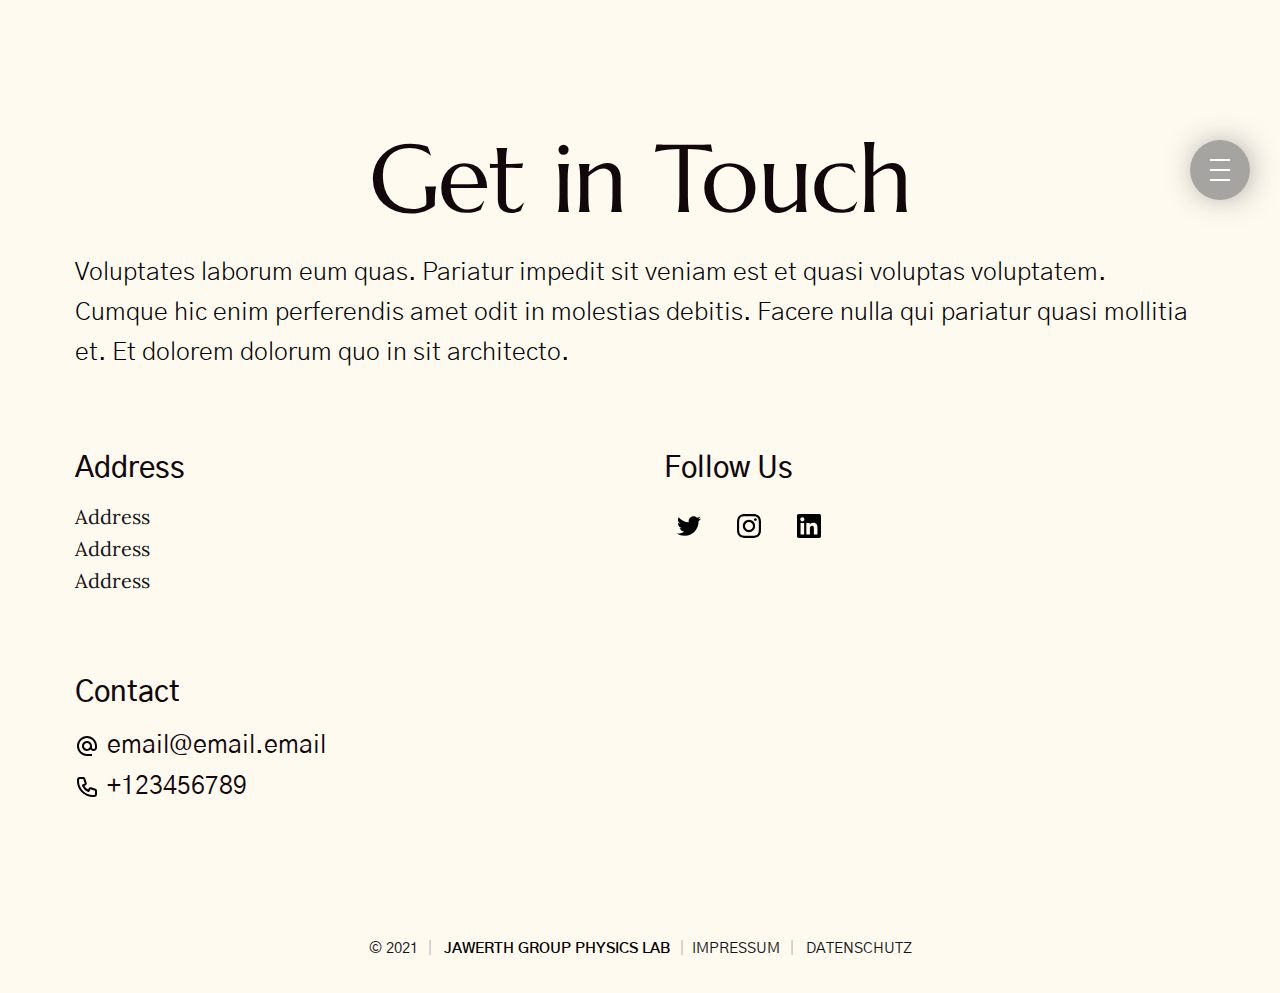
==== contact.html @ 2959474d "updates" ====
<!DOCTYPE html>
<html class="no-js" lang="en">
<head>

    <!--- basic page needs
    ================================================== -->
    <meta charset="utf-8">
    <title>Contact</title>
    <meta name="description" content="">
    <meta name="author" content="">

    <!-- mobile specific metas
    ================================================== -->
    <meta name="viewport" content="width=device-width, initial-scale=1">

    <!-- CSS
    ================================================== -->
    <!-- <link rel="stylesheet" href="css/vendor.css"> -->
    <link rel="stylesheet" href="css/styles.css">
    

    <!-- favicons
    ================================================== -->
    <link rel="apple-touch-icon" sizes="180x180" href="apple-touch-icon.png">
    <link rel="icon" type="image/png" sizes="32x32" href="xfavicon-32x32.png">
    <link rel="icon" type="image/png" sizes="16x16" href="xfavicon-16x16.png">
    <link rel="manifest" href="site.webmanifest">

</head>

<body>
   
   
    <div class="outer-menu">
        <input id="box" class="checkbox-toggle" type="checkbox" />
        <div class="hamburger">
          <div></div>
        </div>
        <div class="menu">
          <div>
            <ul id="menuUl">
                <li><a href="index.html">Home</a></li>
                <li><a href="research.html">Research</a></li>
                <li><a href="members.html">Members</a></li>
                <li><a href="publications.html">Publications</a></li>
                <li><a href="contact.html">Contact</a></li>
              </ul>
            </div>
        </div>
      </div>



    <section id="details">


        <div class="row">
            <div class="column">

                <h1 class="text-huge-title text-center" style="padding-top: 13rem;">
                    Get in Touch
                </h1>


                <div class="row">
                    
                </div>

                <div class="row">
                    <div class="column">
                        
                        <p class="lead">
                        Voluptates laborum eum quas. Pariatur impedit sit veniam est 
                        et quasi voluptas voluptatem. Cumque hic enim perferendis 
                        amet odit in molestias debitis. Facere nulla qui pariatur 
                        quasi mollitia et. Et dolorem dolorum quo in sit architecto.
                        
                        </p>

                        <div class="row">
                            <div class="column lg-6 tab-12">
                                <h4>Address</h4>
        
                                <p>Address<br>
                                    Address<br>
                                    Address
                                </p>
        
                            </div>
        
                            <div class="column lg-6 tab-12">
                                <h4>Follow Us</h4>


                             

                                <div class="social" style="display: flex; flex-direction: row;">
                                   
                                        
                                        
                                          <li>
                                            <a class="ease-all" href="#"><svg width="24" height="24" role="img" viewBox="0 0 24 24" fill="currentColor" color="#000" xmlns="http://www.w3.org/2000/svg"><title>Twitter</title><path d="M23.954 4.569c-.885.389-1.83.654-2.825.775 1.014-.611 1.794-1.574 2.163-2.723-.951.555-2.005.959-3.127 1.184-.896-.959-2.173-1.559-3.591-1.559-2.717 0-4.92 2.203-4.92 4.917 0 .39.045.765.127 1.124C7.691 8.094 4.066 6.13 1.64 3.161c-.427.722-.666 1.561-.666 2.475 0 1.71.87 3.213 2.188 4.096-.807-.026-1.566-.248-2.228-.616v.061c0 2.385 1.693 4.374 3.946 4.827-.413.111-.849.171-1.296.171-.314 0-.615-.03-.916-.086.631 1.953 2.445 3.377 4.604 3.417-1.68 1.319-3.809 2.105-6.102 2.105-.39 0-.779-.023-1.17-.067 2.189 1.394 4.768 2.209 7.557 2.209 9.054 0 13.999-7.496 13.999-13.986 0-.209 0-.42-.015-.63.961-.689 1.8-1.56 2.46-2.548l-.047-.02z"></path></svg></a>
                                          </li>
                                          <li>
                                            <a class="ease-all" href="#"><svg width="24" height="24" role="img" viewBox="0 0 24 24" fill="currentColor" color="#000" xmlns="http://www.w3.org/2000/svg"><title>Instagram</title><path d="M12 0C8.74 0 8.333.015 7.053.072 5.775.132 4.905.333 4.14.63c-.789.306-1.459.717-2.126 1.384S.935 3.35.63 4.14C.333 4.905.131 5.775.072 7.053.012 8.333 0 8.74 0 12s.015 3.667.072 4.947c.06 1.277.261 2.148.558 2.913.306.788.717 1.459 1.384 2.126.667.666 1.336 1.079 2.126 1.384.766.296 1.636.499 2.913.558C8.333 23.988 8.74 24 12 24s3.667-.015 4.947-.072c1.277-.06 2.148-.262 2.913-.558.788-.306 1.459-.718 2.126-1.384.666-.667 1.079-1.335 1.384-2.126.296-.765.499-1.636.558-2.913.06-1.28.072-1.687.072-4.947s-.015-3.667-.072-4.947c-.06-1.277-.262-2.149-.558-2.913-.306-.789-.718-1.459-1.384-2.126C21.319 1.347 20.651.935 19.86.63c-.765-.297-1.636-.499-2.913-.558C15.667.012 15.26 0 12 0zm0 2.16c3.203 0 3.585.016 4.85.071 1.17.055 1.805.249 2.227.415.562.217.96.477 1.382.896.419.42.679.819.896 1.381.164.422.36 1.057.413 2.227.057 1.266.07 1.646.07 4.85s-.015 3.585-.074 4.85c-.061 1.17-.256 1.805-.421 2.227-.224.562-.479.96-.899 1.382-.419.419-.824.679-1.38.896-.42.164-1.065.36-2.235.413-1.274.057-1.649.07-4.859.07-3.211 0-3.586-.015-4.859-.074-1.171-.061-1.816-.256-2.236-.421-.569-.224-.96-.479-1.379-.899-.421-.419-.69-.824-.9-1.38-.165-.42-.359-1.065-.42-2.235-.045-1.26-.061-1.649-.061-4.844 0-3.196.016-3.586.061-4.861.061-1.17.255-1.814.42-2.234.21-.57.479-.96.9-1.381.419-.419.81-.689 1.379-.898.42-.166 1.051-.361 2.221-.421 1.275-.045 1.65-.06 4.859-.06l.045.03zm0 3.678c-3.405 0-6.162 2.76-6.162 6.162 0 3.405 2.76 6.162 6.162 6.162 3.405 0 6.162-2.76 6.162-6.162 0-3.405-2.76-6.162-6.162-6.162zM12 16c-2.21 0-4-1.79-4-4s1.79-4 4-4 4 1.79 4 4-1.79 4-4 4zm7.846-10.405c0 .795-.646 1.44-1.44 1.44-.795 0-1.44-.646-1.44-1.44 0-.794.646-1.439 1.44-1.439.793-.001 1.44.645 1.44 1.439z"></path></svg></i></a>
                                          </li>
                                          <li>
                                            <a class="ease-all" href="#"><svg width="24" height="24" role="img" viewBox="0 0 24 24" fill="currentColor" color="#000" xmlns="http://www.w3.org/2000/svg"><title>LinkedIn</title><path d="M20.447 20.452h-3.554v-5.569c0-1.328-.027-3.037-1.852-3.037-1.853 0-2.136 1.445-2.136 2.939v5.667H9.351V9h3.414v1.561h.046c.477-.9 1.637-1.85 3.37-1.85 3.601 0 4.267 2.37 4.267 5.455v6.286zM5.337 7.433c-1.144 0-2.063-.926-2.063-2.065 0-1.138.92-2.063 2.063-2.063 1.14 0 2.064.925 2.064 2.063 0 1.139-.925 2.065-2.064 2.065zm1.782 13.019H3.555V9h3.564v11.452zM22.225 0H1.771C.792 0 0 .774 0 1.729v20.542C0 23.227.792 24 1.771 24h20.451C23.2 24 24 23.227 24 22.271V1.729C24 .774 23.2 0 22.222 0h.003z"></path></svg></a>
                                          </li>
                                      
                                      
                                </div>

        
                            </div>
                        </div>
                        <h4>Contact</h4>
                        <div class="contact-align">
                            <svg width="24" height="24" xmlns="http://www.w3.org/2000/svg" viewBox="0 0 24 24" fill="currentColor" color="#000"><path d="M0 0h24v24H0z" fill="none"></path><path d="M12 2C6.48 2 2 6.48 2 12s4.48 10 10 10h5v-2h-5c-4.34 0-8-3.66-8-8s3.66-8 8-8 8 3.66 8 8v1.43c0 .79-.71 1.57-1.5 1.57s-1.5-.78-1.5-1.57V12c0-2.76-2.24-5-5-5s-5 2.24-5 5 2.24 5 5 5c1.38 0 2.64-.56 3.54-1.47.65.89 1.77 1.47 2.96 1.47 1.97 0 3.5-1.6 3.5-3.57V12c0-5.52-4.48-10-10-10zm0 13c-1.66 0-3-1.34-3-3s1.34-3 3-3 3 1.34 3 3-1.34 3-3 3z"></path></svg>
                            <a href="mailto:#" class="contact-email">email@email.email</a>
                        </div>
                        <div class="contact-align">
                            <svg width="24" height="24" xmlns="http://www.w3.org/2000/svg" fill="none" viewBox="0 0 24 24" stroke="currentColor" color="#000"><path stroke-linecap="round" stroke-linejoin="round" stroke-width="2" d="M3 5a2 2 0 012-2h3.28a1 1 0 01.948.684l1.498 4.493a1 1 0 01-.502 1.21l-2.257 1.13a11.042 11.042 0 005.516 5.516l1.13-2.257a1 1 0 011.21-.502l4.493 1.498a1 1 0 01.684.949V19a2 2 0 01-2 2h-1C9.716 21 3 14.284 3 6V5z"></path></svg>
                            <a href="tel:#" class="contact-email">+123456789</a>
                        </div>

                         

                    </div>
                </div>
                
            </div>

        


            </div>
     
        



  


    </section> 



    <section id="details" style="padding-top: 10%;">


        <div class="row">
            <div class="column">
  
                <div class="row tab-content__item-header">
                    
                </div>
  
                
                <footer>
                    <div class="ss-copyright link-list">
                       <div>
                        <span>© 2021</span> 
                        <span> <b>JAWERTH GROUP Physics Lab</b></span> 
                       </div> 
                       <div >
                        <span><a href="impressum.html">IMPRESSUM</a></span> 
                        <span><a href="datenschutz.html">DATENSCHUTZ</a></span> 
                       </div>
                        
                    </div>
                </footer>
            </div>
  
            </div>
    </section> 



</body>

</html>
---- css/vendor.css ----
/* ===================================================================
 *  Knox Third-party Stylesheets
 *  Template Ver. 1.0.0
 *  03-22-2021
 * -------------------------------------------------------------------
 *
 *  TOC:
 *  # PrismJS
 *  # Swiper 
 *
 *
 * ------------------------------------------------------------------- */


/* ===================================================================
 * # PrismJS 1.20.0
 *   https://prismjs.com/download.html#themes=prism-tomorrow&languages=markup+css+clike+javascript+markup-templating+php
 *   
 *   prism.js tomorrow night eighties for JavaScript, CoffeeScript, CSS and HTML
 *   Based on https://github.com/chriskempson/tomorrow-theme
 *   @author Rose Pritchard
 * ------------------------------------------------------------------- */
code[class*="language-"],
pre[class*="language-"] {
    color           : #ccc;
    background      : none;
    font-family     : var(--font-mono);
    font-size       : calc(var(--text-size) * 0.9444);
    text-align      : left;
    white-space     : pre;
    word-spacing    : normal;
    word-break      : normal;
    word-wrap       : normal;
    line-height     : var(--vspace-1);
    -moz-tab-size   : 4;
    -o-tab-size     : 4;
    tab-size        : 4;
    -webkit-hyphens : none;
    -moz-hyphens    : none;
    -ms-hyphens     : none;
    hyphens         : none;
}

/* Code blocks */
pre[class*="language-"] {
    padding  : var(--vspace-0_5) 0 var(--vspace-1);
    margin   : 0;
    overflow : auto;
}

:not(pre)>code[class*="language-"],
pre[class*="language-"] {
    background : #2d2d2d;
}

/* Inline code */
:not(pre)>code[class*="language-"] {
    padding     : .1em;
    white-space : normal;
}

.token.comment,
.token.block-comment,
.token.prolog,
.token.doctype,
.token.cdata {
    color : #999;
}

.token.punctuation {
    color : #ccc;
}

.token.tag,
.token.attr-name,
.token.namespace,
.token.deleted {
    color : #e2777a;
}

.token.function-name {
    color : #6196cc;
}

.token.boolean,
.token.number,
.token.function {
    color : #f08d49;
}

.token.property,
.token.class-name,
.token.constant,
.token.symbol {
    color : #f8c555;
}

.token.selector,
.token.important,
.token.atrule,
.token.keyword,
.token.builtin {
    color : #cc99cd;
}

.token.string,
.token.char,
.token.attr-value,
.token.regex,
.token.variable {
    color : #7ec699;
}

.token.operator,
.token.entity,
.token.url {
    color : #67cdcc;
}

.token.important,
.token.bold {
    font-weight : bold;
}

.token.italic {
    font-style : italic;
}

.token.entity {
    cursor : help;
}

.token.inserted {
    color : green;
}


/* ===================================================================
 * # Swiper 6.4.5
 *   Most modern mobile touch slider and framework with hardware accelerated transitions
 *   https://swiperjs.com
 *
 *   Copyright 2014-2020 Vladimir Kharlampidi
 *
 *   Released under the MIT License
 *
 *   Released on: December 18, 2020
 * ------------------------------------------------------------------- */
@font-face {
    font-family : "swiper-icons";
    src         : url("data:application/font-woff;charset=utf-8;base64, [base64]//wADZ2x5ZgAAAywAAADMAAAD2MHtryVoZWFkAAABbAAAADAAAAA2E2+eoWhoZWEAAAGcAAAAHwAAACQC9gDzaG10eAAAAigAAAAZAAAArgJkABFsb2NhAAAC0AAAAFoAAABaFQAUGG1heHAAAAG8AAAAHwAAACAAcABAbmFtZQAAA/gAAAE5AAACXvFdBwlwb3N0AAAFNAAAAGIAAACE5s74hXjaY2BkYGAAYpf5Hu/j+W2+MnAzMYDAzaX6QjD6/4//Bxj5GA8AuRwMYGkAPywL13jaY2BkYGA88P8Agx4j+/8fQDYfA1AEBWgDAIB2BOoAeNpjYGRgYNBh4GdgYgABEMnIABJzYNADCQAACWgAsQB42mNgYfzCOIGBlYGB0YcxjYGBwR1Kf2WQZGhhYGBiYGVmgAFGBiQQkOaawtDAoMBQxXjg/wEGPcYDDA4wNUA2CCgwsAAAO4EL6gAAeNpj2M0gyAACqxgGNWBkZ2D4/wMA+xkDdgAAAHjaY2BgYGaAYBkGRgYQiAHyGMF8FgYHIM3DwMHABGQrMOgyWDLEM1T9/w8UBfEMgLzE////P/5//f/V/xv+r4eaAAeMbAxwIUYmIMHEgKYAYjUcsDAwsLKxc3BycfPw8jEQA/[base64]/uznmfPFBNODM2K7MTQ45YEAZqGP81AmGGcF3iPqOop0r1SPTaTbVkfUe4HXj97wYE+yNwWYxwWu4v1ugWHgo3S1XdZEVqWM7ET0cfnLGxWfkgR42o2PvWrDMBSFj/IHLaF0zKjRgdiVMwScNRAoWUoH78Y2icB/yIY09An6AH2Bdu/UB+yxopYshQiEvnvu0dURgDt8QeC8PDw7Fpji3fEA4z/PEJ6YOB5hKh4dj3EvXhxPqH/SKUY3rJ7srZ4FZnh1PMAtPhwP6fl2PMJMPDgeQ4rY8YT6Gzao0eAEA409DuggmTnFnOcSCiEiLMgxCiTI6Cq5DZUd3Qmp10vO0LaLTd2cjN4fOumlc7lUYbSQcZFkutRG7g6JKZKy0RmdLY680CDnEJ+UMkpFFe1RN7nxdVpXrC4aTtnaurOnYercZg2YVmLN/d/gczfEimrE/fs/bOuq29Zmn8tloORaXgZgGa78yO9/cnXm2BpaGvq25Dv9S4E9+5SIc9PqupJKhYFSSl47+Qcr1mYNAAAAeNptw0cKwkAAAMDZJA8Q7OUJvkLsPfZ6zFVERPy8qHh2YER+3i/BP83vIBLLySsoKimrqKqpa2hp6+jq6RsYGhmbmJqZSy0sraxtbO3sHRydnEMU4uR6yx7JJXveP7WrDycAAAAAAAH//wACeNpjYGRgYOABYhkgZgJCZgZNBkYGLQZtIJsFLMYAAAw3ALgAeNolizEKgDAQBCchRbC2sFER0YD6qVQiBCv/H9ezGI6Z5XBAw8CBK/m5iQQVauVbXLnOrMZv2oLdKFa8Pjuru2hJzGabmOSLzNMzvutpB3N42mNgZGBg4GKQYzBhYMxJLMlj4GBgAYow/P/PAJJhLM6sSoWKfWCAAwDAjgbRAAB42mNgYGBkAIIbCZo5IPrmUn0hGA0AO8EFTQAA") format("woff");
    font-weight : 400;
    font-style  : normal;
}

:root {
    --swiper-theme-color : #007aff;
}

.swiper-container {
    margin-left  : auto;
    margin-right : auto;
    position     : relative;
    overflow     : hidden;
    list-style   : none;
    padding      : 0;
    /* Fix of Webkit flickering */
    z-index      : 1;
}

.swiper-container-vertical>.swiper-wrapper {
    flex-direction : column;
}

.swiper-wrapper {
    position            : relative;
    width               : 100%;
    height              : 100%;
    z-index             : 1;
    display             : flex;
    transition-property : transform;
    box-sizing          : content-box;
}

.swiper-container-android .swiper-slide,
.swiper-wrapper {
    transform : translate3d(0px, 0, 0);
}

.swiper-container-multirow>.swiper-wrapper {
    flex-wrap : wrap;
}

.swiper-container-multirow-column>.swiper-wrapper {
    flex-wrap      : wrap;
    flex-direction : column;
}

.swiper-container-free-mode>.swiper-wrapper {
    transition-timing-function : ease-out;
    margin                     : 0 auto;
}

.swiper-slide {
    flex-shrink         : 0;
    width               : 100%;
    height              : 100%;
    position            : relative;
    transition-property : transform;
}

.swiper-slide-invisible-blank {
    visibility : hidden;
}

/* Auto Height */
.swiper-container-autoheight,
.swiper-container-autoheight .swiper-slide {
    height : auto;
}

.swiper-container-autoheight .swiper-wrapper {
    align-items         : flex-start;
    transition-property : transform, height;
}

/* 3D Effects */
.swiper-container-3d {
    perspective : 1200px;
}

.swiper-container-3d .swiper-wrapper,
.swiper-container-3d .swiper-slide,
.swiper-container-3d .swiper-slide-shadow-left,
.swiper-container-3d .swiper-slide-shadow-right,
.swiper-container-3d .swiper-slide-shadow-top,
.swiper-container-3d .swiper-slide-shadow-bottom,
.swiper-container-3d .swiper-cube-shadow {
    transform-style : preserve-3d;
}

.swiper-container-3d .swiper-slide-shadow-left,
.swiper-container-3d .swiper-slide-shadow-right,
.swiper-container-3d .swiper-slide-shadow-top,
.swiper-container-3d .swiper-slide-shadow-bottom {
    position       : absolute;
    left           : 0;
    top            : 0;
    width          : 100%;
    height         : 100%;
    pointer-events : none;
    z-index        : 10;
}

.swiper-container-3d .swiper-slide-shadow-left {
    background-image : linear-gradient(to left, rgba(0, 0, 0, 0.5), rgba(0, 0, 0, 0));
}

.swiper-container-3d .swiper-slide-shadow-right {
    background-image : linear-gradient(to right, rgba(0, 0, 0, 0.5), rgba(0, 0, 0, 0));
}

.swiper-container-3d .swiper-slide-shadow-top {
    background-image : linear-gradient(to top, rgba(0, 0, 0, 0.5), rgba(0, 0, 0, 0));
}

.swiper-container-3d .swiper-slide-shadow-bottom {
    background-image : linear-gradient(to bottom, rgba(0, 0, 0, 0.5), rgba(0, 0, 0, 0));
}

/* CSS Mode */
.swiper-container-css-mode>.swiper-wrapper {
    overflow           : auto;
    scrollbar-width    : none;
    /* For Firefox */
    -ms-overflow-style : none;
    /* For Internet Explorer and Edge */
}

.swiper-container-css-mode>.swiper-wrapper::-webkit-scrollbar {
    display : none;
}

.swiper-container-css-mode>.swiper-wrapper>.swiper-slide {
    scroll-snap-align : start start;
}

.swiper-container-horizontal.swiper-container-css-mode>.swiper-wrapper {
    scroll-snap-type : x mandatory;
}

.swiper-container-vertical.swiper-container-css-mode>.swiper-wrapper {
    scroll-snap-type : y mandatory;
}

:root {
    --swiper-navigation-size  : 44px;
    /*
    --swiper-navigation-color : var(--swiper-theme-color);
    */
}

.swiper-button-prev,
.swiper-button-next {
    position        : absolute;
    top             : 50%;
    width           : calc(var(--swiper-navigation-size) / 44 * 27);
    height          : var(--swiper-navigation-size);
    margin-top      : calc(-1 * var(--swiper-navigation-size) / 2);
    z-index         : 10;
    cursor          : pointer;
    display         : flex;
    align-items     : center;
    justify-content : center;
    color           : var(--swiper-navigation-color, var(--swiper-theme-color));
}

.swiper-button-prev.swiper-button-disabled,
.swiper-button-next.swiper-button-disabled {
    opacity        : 0.35;
    cursor         : auto;
    pointer-events : none;
}

.swiper-button-prev:after,
.swiper-button-next:after {
    font-family    : swiper-icons;
    font-size      : var(--swiper-navigation-size);
    text-transform : none !important;
    letter-spacing : 0;
    text-transform : none;
    font-variant   : initial;
    line-height    : 1;
}

.swiper-button-prev,
.swiper-container-rtl .swiper-button-next {
    left  : 10px;
    right : auto;
}

.swiper-button-prev:after,
.swiper-container-rtl .swiper-button-next:after {
    content : "prev";
}

.swiper-button-next,
.swiper-container-rtl .swiper-button-prev {
    right : 10px;
    left  : auto;
}

.swiper-button-next:after,
.swiper-container-rtl .swiper-button-prev:after {
    content : "next";
}

.swiper-button-prev.swiper-button-white,
.swiper-button-next.swiper-button-white {
    --swiper-navigation-color : #ffffff;
}

.swiper-button-prev.swiper-button-black,
.swiper-button-next.swiper-button-black {
    --swiper-navigation-color : #000000;
}

.swiper-button-lock {
    display : none;
}

:root {
    /*
    --swiper-pagination-color: var(--swiper-theme-color);
    */
}

.swiper-pagination {
    position   : absolute;
    text-align : center;
    transition : 300ms opacity;
    transform  : translate3d(0, 0, 0);
    z-index    : 10;
}

.swiper-pagination.swiper-pagination-hidden {
    opacity : 0;
}

/* Common Styles */
.swiper-pagination-fraction,
.swiper-pagination-custom,
.swiper-container-horizontal>.swiper-pagination-bullets {
    bottom : 10px;
    left   : 0;
    width  : 100%;
}

/* Bullets */
.swiper-pagination-bullets-dynamic {
    overflow  : hidden;
    font-size : 0;
}

.swiper-pagination-bullets-dynamic .swiper-pagination-bullet {
    transform : scale(0.33);
    position  : relative;
}

.swiper-pagination-bullets-dynamic .swiper-pagination-bullet-active {
    transform : scale(1);
}

.swiper-pagination-bullets-dynamic .swiper-pagination-bullet-active-main {
    transform : scale(1);
}

.swiper-pagination-bullets-dynamic .swiper-pagination-bullet-active-prev {
    transform : scale(0.66);
}

.swiper-pagination-bullets-dynamic .swiper-pagination-bullet-active-prev-prev {
    transform : scale(0.33);
}

.swiper-pagination-bullets-dynamic .swiper-pagination-bullet-active-next {
    transform : scale(0.66);
}

.swiper-pagination-bullets-dynamic .swiper-pagination-bullet-active-next-next {
    transform : scale(0.33);
}

.swiper-pagination-bullet {
    width         : 8px;
    height        : 8px;
    display       : inline-block;
    border-radius : 100%;
    background    : #000;
    opacity       : 0.2;
}

button.swiper-pagination-bullet {
    border             : none;
    margin             : 0;
    padding            : 0;
    box-shadow         : none;
    -webkit-appearance : none;
    -moz-appearance    : none;
    appearance         : none;
}

.swiper-pagination-clickable .swiper-pagination-bullet {
    cursor : pointer;
}

.swiper-pagination-bullet-active {
    opacity    : 1;
    background : var(--swiper-pagination-color, var(--swiper-theme-color));
}

.swiper-container-vertical>.swiper-pagination-bullets {
    right     : 10px;
    top       : 50%;
    transform : translate3d(0px, -50%, 0);
}

.swiper-container-vertical>.swiper-pagination-bullets .swiper-pagination-bullet {
    margin  : 6px 0;
    display : block;
}

.swiper-container-vertical>.swiper-pagination-bullets.swiper-pagination-bullets-dynamic {
    top       : 50%;
    transform : translateY(-50%);
    width     : 8px;
}

.swiper-container-vertical>.swiper-pagination-bullets.swiper-pagination-bullets-dynamic .swiper-pagination-bullet {
    display    : inline-block;
    transition : 200ms transform, 200ms top;
}

.swiper-container-horizontal>.swiper-pagination-bullets .swiper-pagination-bullet {
    margin : 0 4px;
}

.swiper-container-horizontal>.swiper-pagination-bullets.swiper-pagination-bullets-dynamic {
    left        : 50%;
    transform   : translateX(-50%);
    white-space : nowrap;
}

.swiper-container-horizontal>.swiper-pagination-bullets.swiper-pagination-bullets-dynamic .swiper-pagination-bullet {
    transition : 200ms transform, 200ms left;
}

.swiper-container-horizontal.swiper-container-rtl>.swiper-pagination-bullets-dynamic .swiper-pagination-bullet {
    transition : 200ms transform, 200ms right;
}

/* Progress */
.swiper-pagination-progressbar {
    background : rgba(0, 0, 0, 0.25);
    position   : absolute;
}

.swiper-pagination-progressbar .swiper-pagination-progressbar-fill {
    background       : var(--swiper-pagination-color, var(--swiper-theme-color));
    position         : absolute;
    left             : 0;
    top              : 0;
    width            : 100%;
    height           : 100%;
    transform        : scale(0);
    transform-origin : left top;
}

.swiper-container-rtl .swiper-pagination-progressbar .swiper-pagination-progressbar-fill {
    transform-origin : right top;
}

.swiper-container-horizontal>.swiper-pagination-progressbar,
.swiper-container-vertical>.swiper-pagination-progressbar.swiper-pagination-progressbar-opposite {
    width  : 100%;
    height : 4px;
    left   : 0;
    top    : 0;
}

.swiper-container-vertical>.swiper-pagination-progressbar,
.swiper-container-horizontal>.swiper-pagination-progressbar.swiper-pagination-progressbar-opposite {
    width  : 4px;
    height : 100%;
    left   : 0;
    top    : 0;
}

.swiper-pagination-white {
    --swiper-pagination-color : #ffffff;
}

.swiper-pagination-black {
    --swiper-pagination-color : #000000;
}

.swiper-pagination-lock {
    display : none;
}

/* Scrollbar */
.swiper-scrollbar {
    border-radius    : 10px;
    position         : relative;
    -ms-touch-action : none;
    background       : rgba(0, 0, 0, 0.1);
}

.swiper-container-horizontal>.swiper-scrollbar {
    position : absolute;
    left     : 1%;
    bottom   : 3px;
    z-index  : 50;
    height   : 5px;
    width    : 98%;
}

.swiper-container-vertical>.swiper-scrollbar {
    position : absolute;
    right    : 3px;
    top      : 1%;
    z-index  : 50;
    width    : 5px;
    height   : 98%;
}

.swiper-scrollbar-drag {
    height        : 100%;
    width         : 100%;
    position      : relative;
    background    : rgba(0, 0, 0, 0.5);
    border-radius : 10px;
    left          : 0;
    top           : 0;
}

.swiper-scrollbar-cursor-drag {
    cursor : move;
}

.swiper-scrollbar-lock {
    display : none;
}

.swiper-zoom-container {
    width           : 100%;
    height          : 100%;
    display         : flex;
    justify-content : center;
    align-items     : center;
    text-align      : center;
}

.swiper-zoom-container>img,
.swiper-zoom-container>svg,
.swiper-zoom-container>canvas {
    max-width  : 100%;
    max-height : 100%;
    object-fit : contain;
}

.swiper-slide-zoomed {
    cursor : move;
}

/* Preloader */
:root {
    /*
    --swiper-preloader-color: var(--swiper-theme-color);
    */
}

.swiper-lazy-preloader {
    width            : 42px;
    height           : 42px;
    position         : absolute;
    left             : 50%;
    top              : 50%;
    margin-left      : -21px;
    margin-top       : -21px;
    z-index          : 10;
    transform-origin : 50%;
    animation        : swiper-preloader-spin 1s infinite linear;
    box-sizing       : border-box;
    border           : 4px solid var(--swiper-preloader-color, var(--swiper-theme-color));
    border-radius    : 50%;
    border-top-color : transparent;
}

.swiper-lazy-preloader-white {
    --swiper-preloader-color : #fff;
}

.swiper-lazy-preloader-black {
    --swiper-preloader-color : #000;
}

@keyframes swiper-preloader-spin {
    100% {
        transform : rotate(360deg);
    }
}

/* a11y */
.swiper-container .swiper-notification {
    position       : absolute;
    left           : 0;
    top            : 0;
    pointer-events : none;
    opacity        : 0;
    z-index        : -1000;
}

.swiper-container-fade.swiper-container-free-mode .swiper-slide {
    transition-timing-function : ease-out;
}

.swiper-container-fade .swiper-slide {
    pointer-events      : none;
    transition-property : opacity;
}

.swiper-container-fade .swiper-slide .swiper-slide {
    pointer-events : none;
}

.swiper-container-fade .swiper-slide-active,
.swiper-container-fade .swiper-slide-active .swiper-slide-active {
    pointer-events : auto;
}

.swiper-container-cube {
    overflow : visible;
}

.swiper-container-cube .swiper-slide {
    pointer-events              : none;
    -webkit-backface-visibility : hidden;
    backface-visibility         : hidden;
    z-index                     : 1;
    visibility                  : hidden;
    transform-origin            : 0 0;
    width                       : 100%;
    height                      : 100%;
}

.swiper-container-cube .swiper-slide .swiper-slide {
    pointer-events : none;
}

.swiper-container-cube.swiper-container-rtl .swiper-slide {
    transform-origin : 100% 0;
}

.swiper-container-cube .swiper-slide-active,
.swiper-container-cube .swiper-slide-active .swiper-slide-active {
    pointer-events : auto;
}

.swiper-container-cube .swiper-slide-active,
.swiper-container-cube .swiper-slide-next,
.swiper-container-cube .swiper-slide-prev,
.swiper-container-cube .swiper-slide-next+.swiper-slide {
    pointer-events : auto;
    visibility     : visible;
}

.swiper-container-cube .swiper-slide-shadow-top,
.swiper-container-cube .swiper-slide-shadow-bottom,
.swiper-container-cube .swiper-slide-shadow-left,
.swiper-container-cube .swiper-slide-shadow-right {
    z-index                     : 0;
    -webkit-backface-visibility : hidden;
    backface-visibility         : hidden;
}

.swiper-container-cube .swiper-cube-shadow {
    position       : absolute;
    left           : 0;
    bottom         : 0px;
    width          : 100%;
    height         : 100%;
    background     : #000;
    opacity        : 0.6;
    -webkit-filter : blur(50px);
    filter         : blur(50px);
    z-index        : 0;
}

.swiper-container-flip {
    overflow : visible;
}

.swiper-container-flip .swiper-slide {
    pointer-events              : none;
    -webkit-backface-visibility : hidden;
    backface-visibility         : hidden;
    z-index                     : 1;
}

.swiper-container-flip .swiper-slide .swiper-slide {
    pointer-events : none;
}

.swiper-container-flip .swiper-slide-active,
.swiper-container-flip .swiper-slide-active .swiper-slide-active {
    pointer-events : auto;
}

.swiper-container-flip .swiper-slide-shadow-top,
.swiper-container-flip .swiper-slide-shadow-bottom,
.swiper-container-flip .swiper-slide-shadow-left,
.swiper-container-flip .swiper-slide-shadow-right {
    z-index                     : 0;
    -webkit-backface-visibility : hidden;
    backface-visibility         : hidden;
}
---- css/styles.css ----
@import url("https://fonts.googleapis.com/css2?family=Lora:ital,wght@0,400;0,500;0,600;1,400;1,500;1,600&family=Marcellus&family=Gothic+A1:wght@300;400;500;600;700&display=fallback");

:root {
  --font-1: "Lora", serif;
  --font-2: "Gothic A1", sans-serif;
  --font-3: "Marcellus", serif;

  /* monospace
    */
  --font-mono: Consolas, "Andale Mono", Courier, "Courier New", monospace;
}

/* ------------------------------------------------------------------- 
 * ## colors
 * ------------------------------------------------------------------- */
:root {
  /* color-1(#5B5E53)
     * color-2(#36151E)
     * color-3(#FFE4AF)
     */
  --color-1: hsla(76, 6%, 35%, 1);
  --color-2: hsla(344, 44%, 25%, 1);
  --color-3: hsla(40, 100%, 75%, 1);

  /* theme color variations
     */
  --color-1-lighter: hsla(76, 6%, 55%, 1);
  --color-1-light: hsla(76, 6%, 45%, 1);
  --color-1-dark: hsla(76, 6%, 25%, 1);
  --color-1-darker: hsla(76, 6%, 15%, 1);
  --color-2-lighter: hsla(344, 44%, 45%, 1);
  --color-2-light: hsla(344, 44%, 35%, 1);
  --color-2-dark: hsla(344, 44%, 15%, 1);
  --color-2-darker: hsla(344, 44%, 5%, 1);
  --color-3-lighter: hsla(40, 100%, 97%, 1);
  --color-3-light: hsla(40, 100%, 85%, 1);
  --color-3-dark: hsla(40, 100%, 65%, 1);
  --color-3-darker: hsla(40, 100%, 55%, 1);

  /* feedback colors
     * color-error(#ffd1d2), color-success(#c8e675), 
     * color-info(#d7ecfb), color-notice(#fff099)
     */
  --color-error: hsla(359, 100%, 91%, 1);
  --color-success: hsla(76, 69%, 68%, 1);
  --color-info: hsla(205, 82%, 91%, 1);
  --color-notice: hsla(51, 100%, 80%, 1);
  --color-error-content: hsla(359, 50%, 50%, 1);
  --color-success-content: hsla(76, 29%, 28%, 1);
  --color-info-content: hsla(205, 32%, 31%, 1);
  --color-notice-content: hsla(51, 30%, 30%, 1);

  /* shades 
     * generated using 
     * Tint & Shade Generator 
     * (https://maketintsandshades.com/)
     */
  --color-black: #000000;
  --color-gray-19: #020202;
  --color-gray-18: #040404;
  --color-gray-17: #060607;
  --color-gray-16: #080809;
  --color-gray-15: #0a0b0b;
  --color-gray-14: #0c0d0d;
  --color-gray-13: #0e0f0f;
  --color-gray-12: #101112;
  --color-gray-11: #121314;
  --color-gray-10: #141516;
  --color-gray-9: #2c2c2d;
  --color-gray-8: #434445;
  --color-gray-7: #5b5b5c;
  --color-gray-6: #727373;
  --color-gray-5: #8a8a8b;
  --color-gray-4: #a1a1a2;
  --color-gray-3: #b9b9b9;
  --color-gray-2: #d0d0d0;
  --color-gray-1: #e8e8e8;
  --color-white: #ffffff;

  /* text
     */
  --color-text-dark: var(--color-black);
  --color-text: var(--color-gray-10);
  --color-text-light: var(--color-gray-7);
  --color-placeholder: var(--color-gray-6);

  /* buttons
     */
  --color-btn: var(--color-3-light);
  --color-btn-text: var(--color-black);
  --color-btn-hover: var(--color-3);
  --color-btn-hover-text: var(--color--black);
  --color-btn-primary: var(--color-1-dark);
  --color-btn-primary-text: var(--color-3-light);
  --color-btn-primary-hover: var(--color-1-darker);
  --color-btn-primary-hover-text: var(--color-3-light);
  --color-btn-stroke: var(--color-1-darker);
  --color-btn-stroke-text: var(--color-black);
  --color-btn-stroke-hover: var(--color-1-darker);
  --color-btn-stroke-hover-text: var(--color-3-light);

  /* preloader
     */
  --color-preloader-bg: var(--color-gray-10);
  --color-loader: white;
  --color-loader-light: rgba(255, 255, 255, 0.1);

  /* others
     */
  --color-body: var(--color-3-lighter);
  --color-border: rgba(0, 0, 0, 0.1);
  --border-radius: 3px;
}

/* ------------------------------------------------------------------- 
 * ## spacing and typescale
 * ------------------------------------------------------------------- */
:root {
  /* spacing
     * base font size: 20px 
     * vertical space unit : 32px
     */
  --base-size: 62.5%;
  --multiplier: 1;
  --base-font-size: calc(2rem * var(--multiplier));
  --space: calc(3.2rem * var(--multiplier));

  /* vertical spacing 
     */
  --vspace-0_125: calc(0.125 * var(--space));
  --vspace-0_25: calc(0.25 * var(--space));
  --vspace-0_375: calc(0.375 * var(--space));
  --vspace-0_5: calc(0.5 * var(--space));
  --vspace-0_625: calc(0.625 * var(--space));
  --vspace-0_75: calc(0.75 * var(--space));
  --vspace-0_875: calc(0.875 * var(--space));
  --vspace-1: calc(var(--space));
  --vspace-1_25: calc(1.25 * var(--space));
  --vspace-1_5: calc(1.5 * var(--space));
  --vspace-1_75: calc(1.75 * var(--space));
  --vspace-2: calc(2 * var(--space));
  --vspace-2_5: calc(2.5 * var(--space));
  --vspace-3: calc(3 * var(--space));
  --vspace-3_5: calc(3.5 * var(--space));
  --vspace-4: calc(4 * var(--space));
  --vspace-4_5: calc(4.5 * var(--space));
  --vspace-5: calc(5 * var(--space));
  --vspace-7: calc(10 * var(--space));

  /* type scale
     * ratio 1         :2 | base: 20px
     * -------------------------------------------------------
     *
     * --text-display-3 = (86.00px)
     * --text-display-2 = (71.66px)
     * --text-display-1 = (59.72px)
     * --text-xxxl      = (49.77px)
     * --text-xxl       = (41.47px)
     * --text-xl        = (34.56px)
     * --text-lg        = (28.80px)
     * --text-md        = (24.00px)
     * --text-size      = (20.00px) BASE
     * --text-sm        = (16.67px)
     * --text-xs        = (13.89px)
     *
     * ---------------------------------------------------------
     */
  --text-scale-ratio: 1.2;
  --text-size: var(--base-font-size);
  --text-xs: calc(
    (var(--text-size) / var(--text-scale-ratio)) / var(--text-scale-ratio)
  );
  --text-sm: calc(var(--text-xs) * var(--text-scale-ratio));
  --text-md: calc(
    var(--text-sm) * var(--text-scale-ratio) * var(--text-scale-ratio)
  );
  --text-lg: calc(var(--text-md) * var(--text-scale-ratio));
  --text-xl: calc(var(--text-lg) * var(--text-scale-ratio));
  --text-xxl: calc(var(--text-xl) * var(--text-scale-ratio));
  --text-xxxl: calc(var(--text-xxl) * var(--text-scale-ratio));
  --text-display-1: calc(var(--text-xxxl) * var(--text-scale-ratio));
  --text-display-2: calc(var(--text-display-1) * var(--text-scale-ratio));
  --text-display-3: calc(var(--text-display-2) * var(--text-scale-ratio));

  /* default button height
     */
  --vspace-btn: var(--vspace-2);
}

/* on mobile devices below 600px, change the value of '--multiplier' 
 * to adjust the values of base font size and vertical space unit.
 */
@media screen and (max-width: 600px) {
  :root {
    --multiplier: 0.875;
  }
}

/* ------------------------------------------------------------------- 
 * ## grid variables
 * ------------------------------------------------------------------- */
:root {
  /* widths for rows and containers
     */
  --width-full: 100%;
  --width-max: 1200px;
  --width-wide: 1400px;
  --width-wider: 1600px;
  --width-widest: 1800px;
  --width-narrow: 1000px;
  --width-narrower: 800px;
  --width-grid-max: var(--width-max);

  /* gutter
     */
  --gutter: 2.4rem;
}

/* on medium screen devices
 */
@media screen and (max-width: 1200px) {
  :root {
    --gutter: 1.8rem;
  }
}

/* on mobile devices
 */
@media screen and (max-width: 600px) {
  :root {
    --gutter: 1rem;
  }
}

/* ====================================================================
 * # NORMALIZE
 *
 *
 * --------------------------------------------------------------------
 * normalize.css v8.0.1 | MIT License |
 * github.com/necolas/normalize.css
 * -------------------------------------------------------------------- */
html {
  line-height: 1.15;
  -webkit-text-size-adjust: 100%;
  scroll-behavior: smooth;
}

body {
  margin: 0;
  height: 100%;
  overflow-x: hidden;
}

main {
  display: block;
}

h1 {
  font-size: 2em;
  margin: 0.67em 0;
}

hr {
  box-sizing: content-box;
  height: 0;
  overflow: visible;
}

pre {
  font-family: monospace, monospace;
  font-size: 1em;
}

a {
  background-color: transparent;
}

abbr[title] {
  border-bottom: none;
  text-decoration: underline;
  text-decoration: underline dotted;
}

b,
strong {
  font-weight: bolder;
}

code,
kbd,
samp {
  font-family: monospace, monospace;
  font-size: 1em;
}

small {
  font-size: 80%;
}

sub,
sup {
  font-size: 75%;
  line-height: 0;
  position: relative;
  vertical-align: baseline;
}

sub {
  bottom: -0.25em;
}

sup {
  top: -0.5em;
}

img {
  border-style: none;
}

button,
input,
optgroup,
select,
textarea {
  font-family: inherit;
  font-size: 100%;
  line-height: 1.15;
  margin: 0;
}

button,
input {
  overflow: visible;
}

button,
select {
  text-transform: none;
}

button,
[type="button"],
[type="reset"],
[type="submit"] {
  -webkit-appearance: button;
}

button::-moz-focus-inner,
[type="button"]::-moz-focus-inner,
[type="reset"]::-moz-focus-inner,
[type="submit"]::-moz-focus-inner {
  border-style: none;
  padding: 0;
}

button:-moz-focusring,
[type="button"]:-moz-focusring,
[type="reset"]:-moz-focusring,
[type="submit"]:-moz-focusring {
  outline: 1px dotted ButtonText;
}

fieldset {
  padding: 0.35em 0.75em 0.625em;
}

legend {
  box-sizing: border-box;
  color: inherit;
  display: table;
  max-width: 100%;
  padding: 0;
  white-space: normal;
}

progress {
  vertical-align: baseline;
}

textarea {
  overflow: auto;
}

[type="checkbox"],
[type="radio"] {
  box-sizing: border-box;
  padding: 0;
}

[type="number"]::-webkit-inner-spin-button,
[type="number"]::-webkit-outer-spin-button {
  height: auto;
}

[type="search"] {
  -webkit-appearance: textfield;
  outline-offset: -2px;
}

[type="search"]::-webkit-search-decoration {
  -webkit-appearance: none;
}

::-webkit-file-upload-button {
  -webkit-appearance: button;
  font: inherit;
}

details {
  display: block;
}

summary {
  display: list-item;
}

template {
  display: none;
}

[hidden] {
  display: none;
}

/* ===================================================================
 * # BASE SETUP
 *
 *
 * ------------------------------------------------------------------- */
html {
  font-size: var(--base-size);
  box-sizing: border-box;
}

*,
*::before,
*::after {
  box-sizing: inherit;
}

html,
body {
  height: 100%;
}

body {
  background-color: var(--color-body);
  -webkit-overflow-scrolling: touch;
  -webkit-text-size-adjust: 100%;
  -webkit-tap-highlight-color: rgba(0, 0, 0, 0);
  -webkit-font-smoothing: antialiased;
  -moz-osx-font-smoothing: grayscale;
}

p {
  font-size: inherit;
  text-rendering: optimizeLegibility;
}

a {
  text-decoration: none;
}

svg,
img {
  max-width: 100%;
  height: auto;
}

/* svg,
img,
video 
{
    max-width : 100%;
    height    : auto;
} */

pre {
  overflow: auto;
}

div,
dl,
dt,
dd,
ul,
ol,
li,
h1,
h2,
h3,
h4,
h5,
h6,
pre,
form,
p,
blockquote,
th,
td {
  margin: 0;
  padding: 0;
}

input[type="email"],
input[type="number"],
input[type="search"],
input[type="text"],
input[type="tel"],
input[type="url"],
input[type="password"],
textarea {
  -webkit-appearance: none;
  -moz-appearance: none;
  appearance: none;
}

/* ===================================================================
 * # GRID v4.0.0
 *
 *
 *   -----------------------------------------------------------------
 * - Grid breakpoints are based on MAXIMUM WIDTH media queries, 
 *   meaning they apply to that one breakpoint and ALL THOSE BELOW IT.
 * - Grid columns without a specified width will automatically layout 
 *   as equal width columns.
 *
 * - BLOCK GRID columns(columns inside BLOCK GRID containers) are 
 *   equally-sized columns define at parent/row level. 
 *   A BLOCK GRID container's class attribute value begins with "block-".
 *
 * ------------------------------------------------------------------- */

/* row 
 */
.row {
  width: 92%;
  max-width: var(--width-grid-max);
  margin: 0 auto;
  display: flex;
  flex-flow: row wrap;
}

.row .row {
  width: auto;
  max-width: none;
  margin-left: calc(var(--gutter) * -1);
  margin-right: calc(var(--gutter) * -1);
}

/* column
 */
.column {
  display: block;
  flex: 1 1 0%;
  padding: 0 var(--gutter);
}

.collapse > .column,
.column.collapse {
  padding: 0;
}

/* row utility classes
 */
.row.row-wrap {
  flex-wrap: wrap;
}

.row.row-nowrap {
  flex-wrap: nowrap;
}

.row.row-y-top {
  align-items: flex-start;
}

.row.row-y-bottom {
  align-items: flex-end;
}

.row.row-y-center {
  align-items: center;
}

.row.row-stretch {
  align-items: stretch;
}

.row.row-baseline {
  align-items: baseline;
}

.row.row-x-left {
  justify-content: flex-start;
}

.row.row-x-right {
  justify-content: flex-end;
}

.row.row-x-center {
  justify-content: center;
}

/* --------------------------------------------------------------------
 * ## large screen devices 
 * -------------------------------------------------------------------- */
.lg-1 {
  flex: none;
  width: 8.33333%;
}

.lg-2 {
  flex: none;
  width: 16.66667%;
}

.lg-3 {
  flex: none;
  width: 25%;
}

.lg-4 {
  flex: none;
  width: 33.33333%;
}

.lg-5 {
  flex: none;
  width: 41.66667%;
}

.lg-6 {
  flex: none;
  width: 50%;
}

.lg-7 {
  flex: none;
  width: 58.33333%;
}

.lg-8 {
  flex: none;
  width: 66.66667%;
}

.lg-9 {
  flex: none;
  width: 75%;
}

.lg-10 {
  flex: none;
  width: 83.33333%;
}

.lg-11 {
  flex: none;
  width: 91.66667%;
}

.lg-12 {
  flex: none;
  width: 100%;
}

.block-lg-one-eight > .column {
  flex: none;
  width: 12.5%;
}

.block-lg-one-sixth > .column {
  flex: none;
  width: 16.66667%;
}

.block-lg-one-fifth > .column {
  flex: none;
  width: 20%;
}

.block-lg-one-fourth > .column {
  flex: none;
  width: 25%;
}

.block-lg-one-third > .column {
  flex: none;
  width: 33.33333%;
}

.block-lg-one-half > .column {
  flex: none;
  width: 50%;
}

.block-lg-whole > .column {
  flex: none;
  width: 100%;
}

/* --------------------------------------------------------------------
 * ## medium screen devices 
 * -------------------------------------------------------------------- */
@media screen and (max-width: 1200px) {
  .md-1 {
    flex: none;
    width: 8.33333%;
  }

  .md-2 {
    flex: none;
    width: 16.66667%;
  }

  .md-3 {
    flex: none;
    width: 25%;
  }

  .md-4 {
    flex: none;
    width: 33.33333%;
  }

  .md-5 {
    flex: none;
    width: 41.66667%;
  }

  .md-6 {
    flex: none;
    width: 50%;
  }

  .md-7 {
    flex: none;
    width: 58.33333%;
  }

  .md-8 {
    flex: none;
    width: 66.66667%;
  }

  .md-9 {
    flex: none;
    width: 75%;
  }

  .md-10 {
    flex: none;
    width: 83.33333%;
  }

  .md-11 {
    flex: none;
    width: 91.66667%;
  }

  .md-12 {
    flex: none;
    width: 100%;
  }

  .block-md-one-eight > .column {
    flex: none;
    width: 12.5%;
  }

  .block-md-one-sixth > .column {
    flex: none;
    width: 16.66667%;
  }

  .block-md-one-fifth > .column {
    flex: none;
    width: 20%;
  }

  .block-md-one-fourth > .column {
    flex: none;
    width: 25%;
  }

  .block-md-one-third > .column {
    flex: none;
    width: 33.33333%;
  }

  .block-md-one-half > .column {
    flex: none;
    width: 50%;
  }

  .block-md-whole > .column {
    flex: none;
    width: 100%;
  }

  .hide-on-md {
    display: none;
  }
}

/* --------------------------------------------------------------------
 * ## tablet devices 
 * -------------------------------------------------------------------- */
@media screen and (max-width: 800px) {
  .tab-1 {
    flex: none;
    width: 8.33333%;
  }

  .tab-2 {
    flex: none;
    width: 16.66667%;
  }

  .tab-3 {
    flex: none;
    width: 25%;
  }

  .tab-4 {
    flex: none;
    width: 33.33333%;
  }

  .tab-5 {
    flex: none;
    width: 41.66667%;
  }

  .tab-6 {
    flex: none;
    width: 50%;
  }

  .tab-7 {
    flex: none;
    width: 58.33333%;
  }

  .tab-8 {
    flex: none;
    width: 66.66667%;
  }

  .tab-9 {
    flex: none;
    width: 75%;
  }

  .tab-10 {
    flex: none;
    width: 83.33333%;
  }

  .tab-11 {
    flex: none;
    width: 91.66667%;
  }

  .tab-12 {
    flex: none;
    width: 100%;
  }

  .block-tab-one-eight > .column {
    flex: none;
    width: 12.5%;
  }

  .block-tab-one-sixth > .column {
    flex: none;
    width: 16.66667%;
  }

  .block-tab-one-fifth > .column {
    flex: none;
    width: 20%;
  }

  .block-tab-one-fourth > .column {
    flex: none;
    width: 25%;
  }

  .block-tab-one-third > .column {
    flex: none;
    width: 33.33333%;
  }

  .block-tab-one-half > .column {
    flex: none;
    width: 50%;
  }

  .block-tab-whole > .column {
    flex: none;
    width: 100%;
  }

  .hide-on-tab {
    display: none;
  }
}

/* --------------------------------------------------------------------
 * ## mobile devices 
 * -------------------------------------------------------------------- */
@media screen and (max-width: 600px) {
  .row {
    width: 100%;
    padding-left: 6vw;
    padding-right: 6vw;
  }

  .row .row {
    padding-left: 0;
    padding-right: 0;
  }

  .mob-1 {
    flex: none;
    width: 8.33333%;
  }

  .mob-2 {
    flex: none;
    width: 16.66667%;
  }

  .mob-3 {
    flex: none;
    width: 25%;
  }

  .mob-4 {
    flex: none;
    width: 33.33333%;
  }

  .mob-5 {
    flex: none;
    width: 41.66667%;
  }

  .mob-6 {
    flex: none;
    width: 50%;
  }

  .mob-7 {
    flex: none;
    width: 58.33333%;
  }

  .mob-8 {
    flex: none;
    width: 66.66667%;
  }

  .mob-9 {
    flex: none;
    width: 75%;
  }

  .mob-10 {
    flex: none;
    width: 83.33333%;
  }

  .mob-11 {
    flex: none;
    width: 91.66667%;
  }

  .mob-12 {
    flex: none;
    width: 100%;
  }

  .block-mob-one-eight > .column {
    flex: none;
    width: 12.5%;
  }

  .block-mob-one-sixth > .column {
    flex: none;
    width: 16.66667%;
  }

  .block-mob-one-fifth > .column {
    flex: none;
    width: 20%;
  }

  .block-mob-one-fourth > .column {
    flex: none;
    width: 25%;
  }

  .block-mob-one-third > .column {
    flex: none;
    width: 33.33333%;
  }

  .block-mob-one-half > .column {
    flex: none;
    width: 50%;
  }

  .block-mob-whole > .column {
    flex: none;
    width: 100%;
  }

  .hide-on-mob {
    display: none;
  }
}

/* --------------------------------------------------------------------
 * ## small screen devices 
 * --------------------------------------------------------------------*/

/* stack columns on small screen devices
 */
@media screen and (max-width: 400px) {
  .row .row {
    margin-left: 0;
    margin-right: 0;
  }

  .block-stack > .column,
  .column {
    flex: none;
    width: 100%;
    margin-left: 0;
    margin-right: 0;
    padding: 0;
  }

  .hide-on-sm {
    display: none;
  }
}

/* ===================================================================
 * # UTILITY CLASSES
 *
 *
 * ------------------------------------------------------------------- */

/* flex item alignment classes
 */
.u-flexitem-center {
  margin: auto;
  align-self: center;
}

.u-flexitem-left {
  margin-right: auto;
  align-self: center;
}

.u-flexitem-right {
  margin-left: auto;
  align-self: center;
}

.u-flexitem-x-center {
  margin-right: auto;
  margin-left: auto;
}

.u-flexitem-x-left {
  margin-right: auto;
}

.u-flexitem-x-right {
  margin-left: auto;
}

.u-flexitem-y-center {
  align-self: center;
}

.u-flexitem-y-top {
  align-self: flex-start;
}

.u-flexitem-y-bottom {
  align-self: flex-end;
}

/* misc helper classes
 */
.u-clearfix:after {
  content: "";
  display: table;
  clear: both;
}

.u-hidden {
  display: none;
}

.u-invisible {
  visibility: hidden;
}

.u-antialiased {
  -webkit-font-smoothing: antialiased;
  -moz-osx-font-smoothing: grayscale;
}

.u-overflow-hidden {
  overflow: hidden;
}

.u-remove-top {
  margin-top: 0;
}

.u-remove-bottom {
  margin-bottom: 0;
}

.u-add-half-bottom {
  margin-bottom: var(--vspace-0_5);
}

.u-add-bottom {
  margin-bottom: var(--vspace-1);
}

.u-no-border {
  border: none;
}

.u-fullwidth {
  width: 100%;
}

.u-pull-left {
  float: left;
}

.u-pull-right {
  float: right;
}

/* ===================================================================
 * # TYPOGRAPHY 
 *
 *
 * ------------------------------------------------------------------- 
 * type scale - ratio 1:2 | base: 20px
 * -------------------------------------------------------------------
 *
 * --text-display-3 = (86.00px)
 * --text-display-2 = (71.66px)
 * --text-display-1 = (59.72px)
 * --text-xxxl      = (49.77px)
 * --text-xxl       = (41.47px)
 * --text-xl        = (34.56px)
 * --text-lg        = (28.80px)
 * --text-md        = (24.00px)
 * --text-size      = (20.00px) BASE
 * --text-sm        = (16.67px)
 * --text-xs        = (13.89px)
 *
 * -------------------------------------------------------------------- */

/* --------------------------------------------------------------------
 * ## base type styles
 * -------------------------------------------------------------------- */
body {
  font-family: var(--font-1);
  font-size: var(--base-font-size);
  font-weight: 400;
  line-height: var(--vspace-1);
  color: var(--color-text);
}

/* links
 */
/* a {
    color         : var(--color-2);
    border-bottom : 1px solid var(--color-2);
    transition    : all 0.3s ease-in-out;
}

a:focus,
a:hover,
a:active {
    color         : black;
    border-bottom : 1px solid black;
}

a:hover,
a:active {
    outline : 0;
} */

/* headings
 */
h1,
h2,
h3,
h4,
h5,
h6,
.h1,
.h2,
.h3,
.h4,
.h5,
.h6 {
  font-family: var(--font-2);
  font-weight: 500;
  color: var(--color-2-darker);
  font-variant-ligatures: common-ligatures;
  text-rendering: optimizeLegibility;
}

h1,
.h1 {
  margin-top: var(--vspace-2);
  margin-bottom: var(--vspace-0_75);
}

h2,
.h2,
h3,
.h3,
h4,
.h4 {
  margin-top: var(--vspace-1_5);
  margin-bottom: var(--vspace-0_5);
}

h5,
.h5,
h6,
.h6 {
  margin-top: var(--vspace-1_25);
  margin-bottom: var(--vspace-0_5);
}

h1,
.h1 {
  font-size: var(--text-display-1);
  line-height: var(--vspace-2);
  letter-spacing: -0.015em;
}

@media screen and (max-width: 500px) {
  h1,
  .h1 {
    font-size: var(--text-xxxl);
    line-height: calc(1.625 * var(--space));
  }
}

h2,
.h2 {
  font-size: var(--text-xxl);
  line-height: var(--vspace-1_5);
  letter-spacing: -0.015em;
}

h3,
.h3 {
  font-size: var(--text-xl);
  line-height: var(--vspace-1_25);
}

h4,
.h4 {
  font-size: var(--text-lg);
  line-height: var(--vspace-1);
}

h5,
.h5 {
  font-size: var(--text-md);
  line-height: var(--vspace-0_875);
}

h6,
.h6 {
  font-size: var(--text-sm);
  font-weight: 600;
  line-height: var(--vspace-0_75);
  text-transform: uppercase;
  letter-spacing: 0.2rem;
}

/* emphasis, italic,
 * strong, bold and small text
 */
em,
i,
strong,
b {
  font-size: inherit;
  line-height: inherit;
}

em,
i {
  font-style: italic;
}

strong,
b {
  font-weight: 600;
  color: var(--color-text-dark);
}

small {
  font-size: 80%;
  font-weight: 400;
  line-height: var(--vspace-0_5);
}

/* blockquotes
 */
blockquote {
  margin: 0 0 var(--vspace-1) 0;
  padding: var(--vspace-1) var(--vspace-1_25);
  border-left: 4px solid var(--color-text-dark);
  position: relative;
}

@media screen and (max-width: 400px) {
  blockquote {
    padding: var(--vspace-0_75) var(--vspace-0_75);
  }
}

blockquote p {
  font-family: var(--font-1);
  font-weight: 400;
  font-size: var(--text-lg);
  font-style: italic;
  line-height: var(--vspace-1_25);
  color: var(--color-text-dark);
  padding: 0;
}

blockquote cite {
  display: block;
  font-family: var(--font-2);
  font-weight: 400;
  font-size: calc(var(--text-size) * 0.8);
  line-height: var(--vspace-0_75);
  font-style: normal;
}

blockquote cite:before {
  content: "\2014 \0020";
}

blockquote cite,
blockquote cite a,
blockquote cite a:visited {
  color: var(--color-text-light);
  border: none;
}

/* figures
 */
figure img,
p img {
  margin: 0;
  vertical-align: bottom;
}

figure {
  display: block;
  margin-left: 0;
  margin-right: 0;
}

figure img + figcaption {
  margin-top: var(--vspace-1);
}

figcaption {
  font-style: italic;
  font-size: var(--text-sm);
  text-align: center;
  margin-bottom: 0;
}

/* preformatted, code
 */
var,
kbd,
samp,
code,
pre {
  font-family: var(--font-mono);
}

pre {
  padding: var(--vspace-0_75) var(--vspace-1) var(--vspace-1);
  background: var(--color-gray-9);
  overflow-x: auto;
}

code {
  font-size: var(--text-sm);
  line-height: 1.6rem;
  margin: 0 0.2rem;
  padding: calc(((var(--vspace-1) - 1.6rem) / 2) - 0.1rem) calc(0.8rem - 0.1rem);
  white-space: nowrap;
  background: var(--color-gray-1);
  border: 1px solid var(--color-gray-2);
  color: var(--color-text-dark);
  border-radius: 3px;
}

pre > code {
  display: block;
  white-space: pre;
  line-height: var(--vspace-1);
  padding: 0;
  margin: 0;
  border: none;
}

/* deleted text, abbreviation,
 * & mark text
 */
del {
  text-decoration: line-through;
}

abbr {
  font-family: var(--font-1);
  font-weight: 500;
  font-variant: small-caps;
  text-transform: lowercase;
  letter-spacing: 0.1em;
}

abbr[title],
dfn[title] {
  border-bottom: 1px dotted;
  cursor: help;
  text-decoration: none;
}

mark {
  background: var(--color-3);
  color: var(--color-black);
}

/* horizontal rule
 */
hr {
  border: solid var(--color-border);
  border-width: 0.1rem 0 0;
  clear: both;
  margin: var(--vspace-2) 0 calc(var(--vspace-2) - 1px);
  height: 0;
}

hr.fancy {
  border: none;
  margin: var(--vspace-2) 0;
  height: var(--vspace-1);
  text-align: center;
}

hr.fancy::before {
  content: "*****";
  letter-spacing: 0.3em;
}

/* --------------------------------------------------------------------
 * ## additional typography & helper classes
 * -------------------------------------------------------------------- */
.lead,
.attention-getter {
  font-family: var(--font-2);
  font-weight: 300;
  font-size: calc(var(--text-size) * 1.25);
  line-height: calc(1.25 * var(--space));
  color: var(--color-text-dark);
}

@media screen and (max-width: 400px) {
  .lead,
  .attention-getter {
    font-size: var(--text-md);
    line-height: calc(1.125 * var(--space));
  }
}

.pull-quote {
  position: relative;
  padding: 0;
  margin-top: 0;
  text-align: center;
}

.pull-quote blockquote {
  border: none;
  margin: 0 auto;
  max-width: 62rem;
  padding-top: var(--vspace-2_5);
  position: relative;
}

.pull-quote blockquote p {
  font-weight: 400;
  color: var(--color-text-dark);
}

.pull-quote blockquote:before {
  content: "";
  display: block;
  height: var(--vspace-1);
  width: var(--vspace-1);
  background-repeat: no-repeat;
  background: center center;
  background-size: contain;
  background-image: url(../images/icons/icon-quote.svg);
  transform: translate(-50%, 0, 0);
  position: absolute;
  top: var(--vspace-1);
  left: 50%;
}

.drop-cap:first-letter {
  float: left;
  font-family: var(--font-1);
  font-weight: 700;
  font-size: calc(3 * var(--space));
  line-height: 1;
  padding: 0 0.125em 0 0;
  text-transform: uppercase;
  background: transparent;
  color: var(--color-text-dark);
}

.text-center {
  text-align: center;
}

.text-left {
  text-align: left;
}

.text-right {
  text-align: right;
}

/* --------------------------------------------------------------------
 * ## lists
 * -------------------------------------------------------------------- */
ol {
  list-style: decimal;
}

ul {
  list-style: disc;
}

li {
  display: list-item;
}

ol,
ul {
  margin-left: 1.6rem;
}

ul li {
  padding-left: 0.4rem;
}

ul ul,
ul ol,
ol ol,
ol ul {
  margin: 1.6rem 0 1.6rem 1.6rem;
}

ul.disc li {
  display: list-item;
  list-style: none;
  padding: 0 0 0 0.8rem;
  position: relative;
}

ul.disc li::before {
  content: "";
  display: inline-block;
  width: 8px;
  height: 8px;
  border-radius: 50%;
  background: var(--color-1);
  position: absolute;
  left: -0.9em;
  top: 11px;
  vertical-align: middle;
}

dt {
  margin: 0;
  color: var(--color-1);
}

dd {
  margin: 0 0 0 2rem;
}

/* definition list line style 
 */
.lining dt,
.lining dd {
  display: inline;
  margin: 0;
}

.lining dt + dt:before,
.lining dd + dt:before {
  content: "\A";
  white-space: pre;
}

.lining dd + dd:before {
  content: ", ";
}

.lining dd + dd:before {
  content: ", ";
}

.lining dd:before {
  content: ": ";
  margin-left: -0.2em;
}

/* definition list dictionary style 
 */
.dictionary-style dt {
  display: inline;
  counter-reset: definitions;
}

.dictionary-style dt + dt:before {
  content: ", ";
  margin-left: -0.2em;
}

.dictionary-style dd {
  display: block;
  counter-increment: definitions;
}

.dictionary-style dd:before {
  content: counter(definitions, decimal) ". ";
}

/* --------------------------------------------------------------------
 * ## spacing
 * -------------------------------------------------------------------- */
fieldset,
button,
.btn {
  margin-bottom: var(--vspace-0_5);
}

input,
textarea,
select,
pre,
blockquote,
figure,
figcaption,
table,
p,
ul,
ol,
dl,
form,
img,
/* .video-container, */
.ss-custom-select {
  margin-bottom: var(--vspace-1);
}

/* ===================================================================
 * # PRELOADER
 * 
 * 
 * -------------------------------------------------------------------
 * - markup:
 *
 * <div id="preloader">
 *     <div id="loader" class="dots-fade">
 *         <div></div>
 *         <div></div>
 *         <div></div>
 *     </div>
 * </div>
 *
 * - loader class:
 * <dots-fade | dots-jump | dots-pulse>
 *
 * ------------------------------------------------------------------- */
#preloader {
  position: fixed;
  display: flex;
  flex-flow: row wrap;
  justify-content: center;
  align-items: center;
  background: var(--color-preloader-bg);
  z-index: 500;
  height: 100vh;
  width: 100%;
  opacity: 1;
  overflow: hidden;
}

.no-js #preloader {
  display: none;
}

#loader {
  position: relative;
  width: 6px;
  height: 6px;
  padding: 0;
  display: inline-block;
}

#loader > div {
  content: "";
  background: var(--color-loader);
  width: 4px;
  height: 4px;
  position: absolute;
  top: 0;
  left: 0;
  border-radius: 50%;
}

#loader > div:nth-of-type(1) {
  left: 15px;
}

#loader > div:nth-of-type(3) {
  left: -15px;
}

/* dots jump */
.dots-jump > div {
  -webkit-animation: dots-jump 1.2s infinite ease;
  animation: dots-jump 1.2s infinite ease;
  animation-delay: 0.2s;
}

.dots-jump > div:nth-of-type(1) {
  animation-delay: 0.4s;
}

.dots-jump > div:nth-of-type(3) {
  animation-delay: 0s;
}

@-webkit-keyframes dots-jump {
  0% {
    top: 0;
  }

  40% {
    top: -6px;
  }

  80% {
    top: 0;
  }
}

@keyframes dots-jump {
  0% {
    top: 0;
  }

  40% {
    top: -6px;
  }

  80% {
    top: 0;
  }
}

/* dots fade */
.dots-fade > div {
  -webkit-animation: dots-fade 1.6s infinite ease;
  animation: dots-fade 1.6s infinite ease;
  animation-delay: 0.4s;
}

.dots-fade > div:nth-of-type(1) {
  animation-delay: 0.8s;
}

.dots-fade > div:nth-of-type(3) {
  animation-delay: 0s;
}

@-webkit-keyframes dots-fade {
  0% {
    opacity: 1;
  }

  40% {
    opacity: 0.2;
  }

  80% {
    opacity: 1;
  }
}

@keyframes dots-fade {
  0% {
    opacity: 1;
  }

  40% {
    opacity: 0.2;
  }

  80% {
    opacity: 1;
  }
}

/* dots pulse */
.dots-pulse > div {
  -webkit-animation: dots-pulse 1.2s infinite ease;
  animation: dots-pulse 1.2s infinite ease;
  animation-delay: 0.2s;
}

.dots-pulse > div:nth-of-type(1) {
  animation-delay: 0.4s;
}

.dots-pulse > div:nth-of-type(3) {
  animation-delay: 0s;
}

@-webkit-keyframes dots-pulse {
  0% {
    -webkit-transform: scale(1);
    transform: scale(1);
  }

  40% {
    -webkit-transform: scale(1.1);
    transform: scale(1.3);
  }

  80% {
    -webkit-transform: scale(1);
    transform: scale(1);
  }
}

@keyframes dots-pulse {
  0% {
    transform: scale(1);
  }

  40% {
    transform: scale(1.3);
  }

  80% {
    transform: scale(1);
  }
}

/* ------------------------------------------------------------------- 
 * ## page loaded
 * ------------------------------------------------------------------- */
.ss-loaded #preloader {
  opacity: 0;
  visibility: hidden;
  transition-property: opacity, visibility;
  transition-duration: 0.9s;
  transition-delay: 0.9s;
  transition-timing-function: ease-in-out;
}

.ss-loaded #preloader #loader {
  opacity: 0;
  transition: opacity 0.9s ease-in-out;
}

/* ===================================================================
 * # FORM
 *
 *
 * ------------------------------------------------------------------- */
fieldset {
  border: none;
}

input[type="email"],
input[type="number"],
input[type="search"],
input[type="text"],
input[type="tel"],
input[type="url"],
input[type="password"],
textarea,
select {
  --input-height: var(--vspace-2);
  --input-line-height: var(--vspace-1);
  --input-vpadding: calc((var(--input-height) - var(--input-line-height)) / 2);
  display: block;
  height: var(--input-height);
  padding: var(--input-vpadding) 0 calc(var(--input-vpadding) - 1px);
  border: 0;
  outline: 0;
  color: var(--color-text-light);
  font-family: var(--font-2);
  font-size: calc(var(--text-size) * 0.8);
  line-height: var(--input-line-height);
  max-width: 100%;
  background: transparent;
  border-bottom: 1px solid var(--color-border);
  transition: all 0.3s ease-in-out;
}

.ss-custom-select {
  position: relative;
  padding: 0;
}

.ss-custom-select select {
  -webkit-appearance: none;
  -moz-appearance: none;
  appearance: none;
  text-indent: 0.01px;
  text-overflow: "";
  margin: 0;
  vertical-align: middle;
  line-height: var(--vspace-1);
}

.ss-custom-select select option {
  padding-left: 2rem;
  padding-right: 2rem;
  background-color: var(--color-body);
}

.ss-custom-select select::-ms-expand {
  display: none;
}

.ss-custom-select::after {
  border-bottom: 1px solid white;
  border-right: 1px solid white;
  content: "";
  display: block;
  height: 8px;
  width: 8px;
  margin-top: -7px;
  pointer-events: none;
  position: absolute;
  right: 2.4rem;
  top: 50%;
  transition: all 0.15s ease-in-out;
  transform-origin: 66% 66%;
  transform: rotate(45deg);
}

textarea {
  min-height: calc(8 * var(--space));
}

input[type="email"]:focus,
input[type="number"]:focus,
input[type="search"]:focus,
input[type="text"]:focus,
input[type="tel"]:focus,
input[type="url"]:focus,
input[type="password"]:focus,
textarea:focus,
select:focus {
  color: var(--color-text);
  border-bottom: 1px solid black;
}

label,
legend {
  font-family: var(--font-2);
  font-weight: 500;
  font-size: var(--text-sm);
  line-height: var(--vspace-0_5);
  margin-bottom: var(--vspace-0_5);
  color: var(--color-text-dark);
  display: block;
}

input[type="checkbox"],
input[type="radio"] {
  display: inline;
}

label > .label-text {
  display: inline-block;
  margin-left: 1rem;
  font-family: var(--font-2);
  font-weight: 400;
  line-height: inherit;
}

label > input[type="checkbox"],
label > input[type="radio"] {
  margin: 0;
  position: relative;
  top: 2px;
}

/* ------------------------------------------------------------------- 
 * ## style placeholder text
 * ------------------------------------------------------------------- */
::-webkit-input-placeholder {
  /* WebKit, Blink, Edge */
  color: var(--color-placeholder);
}

:-moz-placeholder {
  /* Mozilla Firefox 4 to 18 */
  color: var(--color-placeholder);
  opacity: 1;
}

::-moz-placeholder {
  /* Mozilla Firefox 19+ */
  color: var(--color-placeholder);
  opacity: 1;
}

:-ms-input-placeholder {
  /* Internet Explorer 10-11 */
  color: var(--color-placeholder);
}

::-ms-input-placeholder {
  /* Microsoft Edge */
  color: var(--color-placeholder);
}

::placeholder {
  /* Most modern browsers support this now. */
  color: var(--color-placeholder);
}

/* ------------------------------------------------------------------- 
 * ## change autocomplete styles in Chrome
 * ------------------------------------------------------------------- */
input:-webkit-autofill,
input:-webkit-autofill:hover,
input:-webkit-autofill:focus,
textarea:-webkit-autofill,
textarea:-webkit-autofill:hover,
textarea:-webkit-autofill:focus,
select:-webkit-autofill,
select:-webkit-autofill:hover,
select:-webkit-autofill:focus {
  -webkit-text-fill-color: var(--color-1);
  transition: background-color 5000s ease-in-out 0s;
}

/* ===================================================================
 * # BUTTONS
 *
 *
 * ------------------------------------------------------------------- */
.btn,
button,
input[type="submit"],
input[type="reset"],
input[type="button"] {
  --btn-height: var(--vspace-btn);
  display: inline-block;
  font-family: var(--font-2);
  font-weight: 500;
  font-size: var(--text-xs);
  font-size: calc(var(--text-size) * 0.75);
  height: var(--btn-height);
  line-height: calc(var(--btn-height) - 2px);
  padding: 0 3.6rem;
  margin: 0 0.4rem var(--vspace-0_5) 0;
  color: var(--color-btn-text);
  text-decoration: none;
  text-align: center;
  white-space: nowrap;
  cursor: pointer;
  transition: all 0.3s;
  border-radius: var(--border-radius);
  background-color: var(--color-btn);
  border: 1px solid var(--color-btn);
  -webkit-font-smoothing: antialiased;
  -moz-osx-font-smoothing: grayscale;
}

.btn:focus,
button:focus,
input[type="submit"]:focus,
input[type="reset"]:focus,
input[type="button"]:focus,
.btn:hover,
button:hover,
input[type="submit"]:hover,
input[type="reset"]:hover,
input[type="button"]:hover {
  background-color: var(--color-btn-hover);
  border-color: var(--color-btn-hover);
  color: var(--color-btn-hover-text);
  outline: 0;
}

/* button primary
 */
.btn.btn--primary,
button.btn--primary,
input[type="submit"].btn--primary,
input[type="reset"].btn--primary,
input[type="button"].btn--primary {
  background: var(--color-btn-primary);
  border-color: var(--color-btn-primary);
  color: var(--color-btn-primary-text);
}

.btn.btn--primary:focus,
button.btn--primary:focus,
input[type="submit"].btn--primary:focus,
input[type="reset"].btn--primary:focus,
input[type="button"].btn--primary:focus,
.btn.btn--primary:hover,
button.btn--primary:hover,
input[type="submit"].btn--primary:hover,
input[type="reset"].btn--primary:hover,
input[type="button"].btn--primary:hover {
  background: var(--color-btn-primary-hover);
  border-color: var(--color-btn-primary-hover);
  color: var(--color-btn-primary-hover-text);
}

/* button modifiers
 */
.btn.u-fullwidth,
button.u-fullwidth {
  width: 100%;
  margin-right: 0;
}

.btn--small,
button.btn--small {
  --btn-height: calc(var(--vspace-btn) - 1.6rem);
}

.btn--medium,
button.btn--medium {
  --btn-height: calc(var(--vspace-btn) + 0.8rem);
}

.btn--large,
button.btn--large {
  --btn-height: calc(var(--vspace-btn) + 1.6rem);
}

.btn--stroke,
button.btn--stroke {
  background: transparent;
  border: 1px solid var(--color-btn-stroke);
  color: var(--color-btn-stroke-text);
}

.btn--stroke:focus,
button.btn--stroke:focus,
.btn--stroke:hover,
button.btn--stroke:hover {
  background: var(--color-btn-stroke-hover);
  border: 1px solid var(--color-btn-stroke-hover);
  color: var(--color-btn-stroke-hover-text);
}

.btn--pill,
button.btn--pill {
  padding-left: 3.2rem !important;
  padding-right: 3.2rem !important;
  border-radius: 1000px !important;
}

/* ===================================================================
 * # TABLE
 *
 *
 * ------------------------------------------------------------------- */
table {
  border-width: 0;
  width: 100%;
  max-width: 100%;
  font-family: var(--font-1);
  border-collapse: collapse;
}

th,
td {
  padding: var(--vspace-0_5) 3.2rem calc(var(--vspace-0_5) - 1px);
  text-align: left;
  border-bottom: 1px solid var(--color-border);
}

th {
  padding: var(--vspace-0_5) 3.2rem;
  color: var(--color-text-dark);
  font-family: var(--font-2);
  font-weight: 500;
}

th:first-child,
td:first-child {
  padding-left: 0;
}

th:last-child,
td:last-child {
  padding-right: 0;
}

.table-responsive {
  overflow-x: auto;
  -webkit-overflow-scrolling: touch;
}

/* ===================================================================
 * # COMPONENTS
 *
 *
 * ------------------------------------------------------------------- */

/* -------------------------------------------------------------------
 * ## pagination
 * ------------------------------------------------------------------- */
.pgn {
  --pgn-num-height: calc(var(--vspace-1) + 0.4rem);
  margin: var(--vspace-1) auto;
  text-align: center;
}

.pgn a {
  border: none;
}

.pgn ul {
  display: inline-flex;
  flex-flow: row wrap;
  justify-content: center;
  list-style: none;
  margin-left: 0;
  position: relative;
  padding: 0 6rem;
}

.pgn ul li {
  margin: 0;
  padding: 0;
}

.pgn__num {
  font-family: var(--font-2);
  font-weight: 500;
  font-size: var(--text-size);
  line-height: var(--vspace-1);
  display: block;
  padding: 0.2rem 1.2rem;
  height: var(--pgn-num-height);
  margin: 0.2rem 0.2rem;
  color: var(--color-black);
  border-radius: var(--border-radius);
  transition: all, 0.3s, ease-in-out;
}

.pgn__num:focus,
.pgn__num:hover {
  background: var(--color-1-darker);
  color: var(--color-white);
}

.pgn .current,
.pgn .current:focus,
.pgn .current:hover {
  background-color: var(--color-1-darker);
  color: var(--color-white);
}

.pgn .inactive,
.pgn .inactive:focus,
.pgn .inactive:hover {
  opacity: 0.4;
  cursor: default;
}

.pgn__prev,
.pgn__next {
  display: inline-flex;
  flex-flow: row wrap;
  justify-content: center;
  align-items: center;
  height: var(--pgn-num-height);
  width: 4.8rem;
  line-height: var(--vspace-1);
  border-radius: var(--border-radius);
  padding: 0;
  margin: 0;
  opacity: 1;
  font: 0/0 a;
  text-shadow: none;
  color: transparent;
  transition: all, 0.3s, ease-in-out;
  position: absolute;
  top: 50%;
  transform: translate(0, -50%);
}

.pgn__prev:focus,
.pgn__prev:hover,
.pgn__next:focus,
.pgn__next:hover {
  background-color: var(--color-1-darker);
}

.pgn__prev svg,
.pgn__next svg {
  height: 2.4rem;
  width: 2.4rem;
  transition: all, 0.3s, ease-in-out;
}

.pgn__prev svg path,
.pgn__next svg path {
  fill: var(--color-black);
}

.pgn__prev:focus svg path,
.pgn__prev:hover svg path,
.pgn__next:focus svg path,
.pgn__next:hover svg path {
  fill: white;
}

.pgn__prev {
  left: 0;
}

.pgn__next {
  right: 0;
}

.pgn__prev.inactive,
.pgn__next.inactive {
  opacity: 0.4;
  cursor: default;
}

.pgn__prev.inactive:focus,
.pgn__prev.inactive:hover,
.pgn__next.inactive:focus,
.pgn__next.inactive:hover {
  background-color: transparent;
}

/* ------------------------------------------------------------------- 
 * responsive:
 * pagination
 * ------------------------------------------------------------------- */
@media screen and (max-width: 600px) {
  .pgn ul {
    padding: 0 5.2rem;
  }
}

/* ------------------------------------------------------------------- 
 * ## alert box 
 * ------------------------------------------------------------------- */
.alert-box {
  padding: var(--vspace-0_75) 4rem var(--vspace-0_75) 3.2rem;
  margin-bottom: var(--vspace-1);
  border-radius: var(--border-radius);
  font-family: var(--font-2);
  font-weight: 400;
  font-size: calc(var(--text-size) * 0.8);
  line-height: var(--vspace-0_75);
  opacity: 1;
  visibility: visible;
  position: relative;
}

.alert-box__close {
  position: absolute;
  display: block;
  right: 1.6rem;
  top: 1.6rem;
  cursor: pointer;
  width: 12px;
  height: 12px;
}

.alert-box__close::before,
.alert-box__close::after {
  content: "";
  display: inline-block;
  width: 1px;
  height: 12px;
  position: absolute;
  top: 0;
  left: 5px;
}

.alert-box__close::before {
  transform: rotate(45deg);
}

.alert-box__close::after {
  transform: rotate(-45deg);
}

.alert-box--error {
  background-color: var(--color-error);
  color: var(--color-error-content);
}

.alert-box--error .alert-box__close::before,
.alert-box--error .alert-box__close::after {
  background-color: var(--color-error-content);
}

.alert-box--success {
  background-color: var(--color-success);
  color: var(--color-success-content);
}

.alert-box--success .alert-box__close::before,
.alert-box--success .alert-box__close::after {
  background-color: var(--color-success-content);
}

.alert-box--info {
  background-color: var(--color-info);
  color: var(--color-info-content);
}

.alert-box--info .alert-box__close::before,
.alert-box--info .alert-box__close::after {
  background-color: var(--color-info-content);
}

.alert-box--notice {
  background-color: var(--color-notice);
  color: var(--color-notice-content);
}

.alert-box--notice .alert-box__close::before,
.alert-box--notice .alert-box__close::after {
  background-color: var(--color-notice-content);
}

.alert-box.hideit {
  opacity: 0;
  visibility: hidden;
  transition: all 0.5s;
}

/* ------------------------------------------------------------------- 
 * ## skillbars 
 * ------------------------------------------------------------------- */
.skill-bars {
  list-style: none;
  margin: var(--vspace-2) 0 var(--vspace-1);
}

.skill-bars li {
  height: 0.4rem;
  background: var(--color-gray-2);
  width: 100%;
  margin-bottom: calc(var(--vspace-2) - 0.4rem);
  padding: 0;
  position: relative;
}

.skill-bars li strong {
  position: absolute;
  left: 0;
  top: calc((var(--vspace-1) * 1.25) * -1);
  font-family: var(--font-2);
  font-weight: 500;
  font-size: var(--text-xs);
  line-height: var(--vspace-0_75);
  text-transform: uppercase;
  letter-spacing: 0.2em;
  color: var(--color-text-dark);
}

.skill-bars li .progress {
  background: black;
  position: relative;
  height: 100%;
}

.skill-bars li .progress span {
  display: block;
  font-family: var(--font-2);
  color: white;
  font-size: 1.1rem;
  line-height: 1;
  background: var(--color-black);
  padding: var(--vspace-0_25);
  border-radius: 4px;
  position: absolute;
  right: 0;
  top: calc((var(--vspace-1) + 0.8rem) * -1);
}

.skill-bars li .progress span::after {
  position: absolute;
  left: 50%;
  bottom: -10px;
  margin-left: -5px;
  width: 0;
  height: 0;
  border: 5px solid transparent;
  border-top-color: var(--color-black, var(--color-black));
  content: "";
}

.skill-bars li .percent5 {
  width: 5%;
}

.skill-bars li .percent10 {
  width: 10%;
}

.skill-bars li .percent15 {
  width: 15%;
}

.skill-bars li .percent20 {
  width: 20%;
}

.skill-bars li .percent25 {
  width: 25%;
}

.skill-bars li .percent30 {
  width: 30%;
}

.skill-bars li .percent35 {
  width: 35%;
}

.skill-bars li .percent40 {
  width: 40%;
}

.skill-bars li .percent45 {
  width: 45%;
}

.skill-bars li .percent50 {
  width: 50%;
}

.skill-bars li .percent55 {
  width: 55%;
}

.skill-bars li .percent60 {
  width: 60%;
}

.skill-bars li .percent65 {
  width: 65%;
}

.skill-bars li .percent70 {
  width: 70%;
}

.skill-bars li .percent75 {
  width: 75%;
}

.skill-bars li .percent80 {
  width: 80%;
}

.skill-bars li .percent85 {
  width: 85%;
}

.skill-bars li .percent90 {
  width: 90%;
}

.skill-bars li .percent95 {
  width: 95%;
}

.skill-bars li .percent100 {
  width: 100%;
}

/* --------------------------------------------------------------------
 * ## stats tabs
 * -------------------------------------------------------------------- */
.stats-tabs {
  padding: 0;
  margin: var(--vspace-1) 0;
}

.stats-tabs li {
  display: inline-block;
  margin: 0 1.6rem var(--vspace-0_5) 0;
  padding: 0 1.5rem 0 0;
  border-right: 1px solid var(--color-border);
}

.stats-tabs li:last-child {
  margin: 0;
  padding: 0;
  border: none;
}

.stats-tabs li a {
  display: block;
  font-family: var(--font-2);
  font-size: var(--text-lg);
  font-weight: 500;
  line-height: var(--vspace-1_5);
  border: none;
  color: var(--color-text-dark);
}

.stats-tabs li a:hover {
  color: var(--color-1);
}

.stats-tabs li a em {
  display: block;
  margin: 0;
  font-family: var(--font-2);
  font-size: calc(var(--text-size) * 0.8);
  line-height: var(--vspace-0_5);
  font-weight: 400;
  font-style: normal;
  color: var(--color-text-light);
}

/* ===================================================================
 * # PROJECT-WIDE SHARED STYLES
 *
 *
 * ------------------------------------------------------------------- */
.wide {
  max-width: var(--width-wide);
}

.wider {
  max-width: var(--width-wider);
}

.narrow {
  max-width: var(--width-narrow);
}

/* ------------------------------------------------------------------- 
 * ## media classes
 * ------------------------------------------------------------------- */

/* floated image
 */
img.u-pull-right {
  margin: var(--vspace-0_5) 0 var(--vspace-0_5) var(--vspace-0_875);
}

img.u-pull-left {
  margin: var(--vspace-0_5) var(--vspace-0_875) var(--vspace-0_5) 0;
}

/* responsive video container
 */
/* .video-container {
    position       : relative;
    padding-bottom : 56.25%;
    height         : 0;
    overflow       : hidden;
}

.video-container iframe,
.video-container object,
.video-container embed,
.video-container video {
    position : absolute;
    top      : 0;
    left     : 0;
    width    : 100%;
    height   : 100%;
} */

/* ------------------------------------------------------------------- 
 * ## theme-specific typography classes
 * ------------------------------------------------------------------- */
.text-pretitle {
  font-family: var(--font-2);
  font-size: var(--text-md);
  font-weight: 300;
  margin-top: 0;
  margin-bottom: 0;
  margin-left: 0.4rem;
  position: relative;
}

.text-pretitle::before {
  content: "";
  display: block;
  height: 1px;
  width: 5.6rem;
  background-color: var(--color-2-darker);
  opacity: 0.15;
  position: absolute;
  top: 50%;
  right: calc(100% + 1.6rem);
}

.text-huge-title {
  --text-huge: 11.2rem;
  --text-multiplier: 1;
  font-family: var(--font-3);
  font-weight: 400;
  font-size: calc(var(--text-huge) * var(--text-multiplier));
  line-height: 1.036;
  margin-top: 0;
}

/* ------------------------------------------------------------------- 
 * responsive:
 * project-wide shared styles
 * ------------------------------------------------------------------- */
@media screen and (max-width: 1600px) {
  .text-pretitle::before {
    width: 4rem;
  }

  .text-huge-title {
    --text-multiplier: 0.857;
  }
}

@media screen and (max-width: 1500px) {
  .text-pretitle {
    margin-left: 0;
  }

  .text-pretitle::before {
    display: none;
  }
}

@media screen and (max-width: 1200px) {
  .text-pretitle {
    font-size: calc(var(--text-size) * 1.05);
  }

  .text-huge-title {
    --text-multiplier: 0.821;
  }
}

@media screen and (max-width: 1000px) {
  .text-huge-title {
    --text-multiplier: 0.75;
  }
}

@media screen and (max-width: 900px) {
  .text-huge-title {
    --text-multiplier: 0.679;
  }
}

@media screen and (max-width: 800px) {
  .text-pretitle {
    font-size: var(--text-sm);
  }

  .text-huge-title {
    --text-multiplier: 0.643;
  }
}

@media screen and (max-width: 700px) {
  .text-huge-title {
    --text-multiplier: 0.607;
  }
}

@media screen and (max-width: 600px) {
  .text-huge-title {
    --text-multiplier: 0.5;
  }
}

@media screen and (max-width: 400px) {
  .text-huge-title {
    --text-multiplier: 0.464;
  }
}

/* ===================================================================
 * # INTRO
 *
 *
 * ------------------------------------------------------------------- */
.s-intro {
  --header-height: 8.8rem;
  --logo-width: 78px;
  --text-display-size: 11.2rem;
  --text-multiplier: 1;
  z-index: 3;
  background-color: black;
  width: 100%;
  height: 100vh;
  min-height: calc(25.5 * var(--space));
  box-shadow: 0 0.8px 0.8px rgba(0, 0, 0, 0.031),
    0 1.9px 1.9px rgba(0, 0, 0, 0.044), 0 3.9px 3.9px rgba(0, 0, 0, 0.056),
    0 8px 8px rgba(0, 0, 0, 0.069), 0 22px 22px rgba(0, 0, 0, 0.1);
  overflow: hidden;
  position: relative;
}

.s-intro a {
  border: none;
}

.theme-particles .s-intro {
  background-color: #0d0e0c;
}

.theme-particles .s-intro .s-intro__content {
  /* pointer-events : none; */
}

.theme-particles .s-intro .s-intro-content__bottom {
  pointer-events: auto;
}

/* --------------------------------------------------------------------
 * ## intro background
 * -------------------------------------------------------------------- */
.s-intro__bg {
  display: block;
  position: absolute;
  top: 0;
  left: 0;
  right: 0;
  bottom: 0;
  width: 100%;
  height: 100%;
  background-image: url(../images/bg-static.jpg);
  background-repeat: no-repeat;
  background-position: center;
  background-size: cover;
}

.s-intro__bg::before {
  display: block;
  content: "";
  position: absolute;
  top: 0;
  left: 0;
  right: 0;
  bottom: 0;
  width: 100%;
  height: 100%;
  background: black;
  pointer-events: none;
  opacity: 0.2;
}

.s-intro__bg::after {
  display: block;
  content: "";
  position: absolute;
  top: 0;
  left: 0;
  right: 0;
  bottom: 0;
  width: 100%;
  height: 100%;
  background: linear-gradient(90deg, black 10%, rgba(0, 0, 0, 0) 100%);
  pointer-events: none;
  opacity: 0.45;
}

/* --------------------------------------------------------------------
 * ## intro slider
 * -------------------------------------------------------------------- */
.s-intro__slider {
  display: block;
  position: absolute;
  top: 0;
  left: 0;
  right: 0;
  bottom: 0;
  width: 100%;
  height: 100%;
}

.s-intro__slide {
  background-repeat: no-repeat;
  background-position: 50% 50%;
  background-size: cover;
  position: relative;
}

.s-intro__slide::before {
  display: block;
  content: "";
  position: absolute;
  top: 0;
  left: 0;
  right: 0;
  bottom: 0;
  width: 100%;
  height: 100%;
  background: black;
  pointer-events: none;
  opacity: 0.2;
}

.s-intro__slide::after {
  display: block;
  content: "";
  position: absolute;
  top: 0;
  left: 0;
  right: 0;
  bottom: 0;
  width: 100%;
  height: 100%;
  background: linear-gradient(90deg, black 10%, rgba(0, 0, 0, 0) 100%);
  pointer-events: none;
  opacity: 0.4;
}

.s-intro__slide.bg-opacity-10::before {
  opacity: 0.1;
}

.s-intro__slide.bg-opacity-20::before {
  opacity: 0.2;
}

.s-intro__slide.bg-opacity-30::before {
  opacity: 0.3;
}

.s-intro__slide.bg-opacity-40::before {
  opacity: 0.4;
}

.s-intro__slide.bg-opacity-50::before {
  opacity: 0.5;
}

.s-intro__slide.bg-opacity-60::before {
  opacity: 0.6;
}

.s-intro__slide.bg-opacity-70::before {
  opacity: 0.7;
}

.s-intro__slide.bg-opacity-80::before {
  opacity: 0.8;
}

.s-intro__slide.bg-opacity-90::before {
  opacity: 0.9;
}

/* -------------------------------------------------------------------
 * ## intro particles
 * ------------------------------------------------------------------- */
.s-intro__particles {
  position: absolute;
  top: 0;
  left: 0;
  right: 0;
  bottom: 0;
  width: 100%;
  height: 100%;
  background-color: transparent;
  padding: 0;
  margin: 0;
  opacity: 0.2;
}

.s-intro__particles canvas {
  position: absolute;
  top: 0;
  left: 0;
  right: 0;
  bottom: 0;
  width: 100%;
  height: 100%;
}

/* --------------------------------------------------------------------
 * ## intro header
 * -------------------------------------------------------------------- */
.jg_intro {
  width: 100%;
  height: var(--header-height);
  position: absolute;
  top: 0;
  left: 0;
}

.jg_intro {
  z-index: 4;
  position: absolute;
  top: 2.4rem;
  left: 4rem;
}

.jg_intro a {
  display: block;
  margin: 0;
  padding: 0;
  outline: 0;
  border: none;
}

.jg_intro img {
  width: var(--logo-width);
  margin: 0;
  vertical-align: bottom;
}

/* --------------------------------------------------------------------
 * ## intro content
 * -------------------------------------------------------------------- */
.s-intro__content {
  z-index: 2;
  align-items: flex-end;
  max-width: var(--width-wider);
  height: 100vh;
  padding-top: 10vh;
  padding-bottom: 9.6rem;
  position: relative;
}

.s-intro__content .text-pretitle,
.s-intro__content .text-huge-title {
  color: white;
}

.s-intro__content .text-pretitle::before {
  background-color: white;
}

.s-intro__content-bottom {
  display: flex;
  width: calc(100% - 4rem);
  margin-top: var(--vspace-2);
}

.s-intro__content-bottom-block {
  margin-right: calc(var(--gutter) * 4);
}

.s-intro__content-bottom-block:last-child {
  margin-right: 0;
}

.s-intro__content-bottom h5 {
  font-size: var(--text-size);
  font-weight: 300;
  margin-top: 0;
  margin-bottom: var(--vspace-0_375);
  color: rgba(255, 255, 255, 0.3);
}

/* --------------------------------------------------------------------
 * ## intro counter
 * -------------------------------------------------------------------- */
.s-intro .counter {
  display: flex;
  font-family: var(--font-2);
  font-weight: 300;
  font-size: calc(var(--text-size) * 1.3);
  line-height: var(--vspace-1_25);
  color: white;
}

.s-intro .counter__time {
  margin-right: 0.8rem;
  display: flex;
}

.s-intro .counter__time span:last-child {
  font-size: var(--text-xs);
  font-weight: 300;
  color: rgba(255, 255, 255, 0.3);
  margin-left: 0.4rem;
}

.s-intro .counter__time:last-child {
  margin-right: 0;
}

/* --------------------------------------------------------------------
 * ## intro social
 * -------------------------------------------------------------------- */
.s-intro .social {
  list-style: none;
  font-family: var(--font-2);
  font-weight: 300;
  font-size: var(--text-md);
  line-height: var(--vspace-1_25);
  margin-left: 0;
}

.s-intro .social a {
  color: white;
}

.s-intro .social li {
  display: inline-block;
  padding-left: 0;
  margin-right: 1rem;
}

.s-intro .social li:last-child {
  margin-right: 0;
}

/* --------------------------------------------------------------------
 * ## intro notify
 * -------------------------------------------------------------------- */
.s-intro__notify {
  --color-btn-stroke: rgba(255, 255, 255, 0.15);
  --color-btn-stroke-hover: rgba(0, 0, 0, 0.25);
  --color-btn-stroke-text: white;
  z-index: 2;
  position: absolute;
  top: 2.4rem;
  right: 4rem;
}

.s-intro__notify button.btn--stroke {
  margin: 0;
}

.s-intro__notify button.btn--stroke:focus,
.s-intro__notify button.btn--stroke:hover {
  border: 1px solid transparent;
}

/* -------------------------------------------------------------------
 * ## modal 
 * ------------------------------------------------------------------- */
.ss-modal {
  z-index: 400;
  display: flex;
  justify-content: center;
  align-items: center;
  width: 100%;
  height: 100vh;
  text-align: center;
  background-color: rgba(5, 5, 5, 0.5);
  overflow-y: auto;
  opacity: 0;
  visibility: hidden;
  transition: opacity 0.3s 0.3s;
  position: fixed;
  left: 0;
  top: 0;
}

.ss-modal h4 {
  margin-top: 0;
}

.ss-modal svg {
  width: var(--vspace-1_5);
  height: var(--vspace-1_5);
  margin-bottom: var(--vspace-0_125);
}

.ss-modal svg path {
  stroke: var(--color-1-dark);
}

.ss-modal__text {
  font-size: var(--text-sm);
  line-height: var(--vspace-0_875);
  margin-bottom: var(--vspace-0_5);
}

.ss-modal__inner {
  padding: var(--vspace-1_75) var(--vspace-1) var(--vspace-0_25);
  width: 90vw;
  max-width: 34rem;
  border-radius: var(--border-radius);
  background-color: var(--color-body);
  box-shadow: 0 4px 8px rgba(0, 0, 0, 0.1);
  opacity: 0;
  visibility: hidden;
  transform: scale(0.8);
  transition: all 0.3s 0s;
  position: relative;
}

.ss-modal__close {
  display: block;
  right: 2rem;
  top: 2rem;
  cursor: pointer;
  width: 12px;
  height: 12px;
  position: absolute;
}

.ss-modal__close::before,
.ss-modal__close::after {
  content: "";
  position: absolute;
  display: inline-block;
  width: 1px;
  height: 14px;
  top: 0;
  left: 5px;
}

.ss-modal__close::before {
  transform: rotate(45deg);
  background-color: black;
}

.ss-modal__close::after {
  transform: rotate(-45deg);
  background-color: black;
}

.ss-modal form input[type="email"] {
  margin-bottom: var(--vspace-0_5);
}

.ss-modal form input[type="submit"] {
  margin-bottom: var(--vspace-0_625);
}

.ss-modal form .mc-status {
  font-family: var(--font-2);
  font-weight: 500;
  font-size: var(--text-xs);
  line-height: var(--vspace-0_625);
  color: black;
  padding: 0 0.8rem;
}

.ss-modal form .mc-status.error-message {
  color: var(--color-error-content);
}

.ss-modal form .mc-status.success-message {
  color: var(--color-success-content);
}

.ss-modal.show-modal {
  opacity: 1;
  visibility: visible;
  transition: opacity 0.3s 0s;
}

.ss-modal.show-modal .ss-modal__inner {
  opacity: 1;
  visibility: visible;
  transform: scale(1);
  transition: all 0.3s 0.3s;
}

/* --------------------------------------------------------------------
 * ## intro scrolldown
 * -------------------------------------------------------------------- */
.s-intro__scroll {
  z-index: 3;
  width: 250px;
  transform: rotate(-90deg);
  transform-origin: bottom left;
  position: absolute;
  left: calc(100% - 4.8rem);
  bottom: 0;
}

.s-intro__scroll a {
  display: block;
  font-family: var(--font-2);
  font-weight: 300;
  font-size: calc(var(--text-size) * 0.5);
  text-transform: uppercase;
  letter-spacing: 0.35em;
  padding-left: 9.6rem;
  color: rgba(255, 255, 255, 0.5);
  position: relative;
}

.s-intro__scroll a:focus,
.s-intro__scroll a:hover {
  color: white;
}

.s-intro__scroll a::before {
  content: "";
  display: block;
  height: 1px;
  width: 8rem;
  background-color: rgba(255, 255, 255, 0.15);
  position: absolute;
  top: calc(50% - 1px);
  left: 0;
}

/* --------------------------------------------------------------------
 * ## intro transitions
 * -------------------------------------------------------------------- */
/* .jg_intro,
.s-intro__notify,
.s-intro__content,
.s-intro__scroll {
    transition-timing-function : cubic-bezier(0.28, 0.12, 0.22, 1);
    transition-duration        : .5s;
    transition-delay           : 0s;
    opacity                    : 0;
} */

.jg_intro,
.s-intro__notify {
  transition-property: opacity, transform;
  transform: translate(0, -100%);
}

.s-intro__content {
  transition-property: opacity;
}

.s-intro__scroll {
  transition-property: opacity, bottom;
  bottom: -250px;
}

.no-js .jg_intro,
.no-js .s-intro__notify,
.no-js .s-intro__content,
.no-js .s-intro__scroll,
.ss-show .jg_intro,
.ss-show .s-intro__notify,
.ss-show .s-intro__content,
.ss-show .s-intro__scroll {
  opacity: 1;
}

.no-js .jg_intro,
.no-js .s-intro__notify,
.ss-show .jg_intro,
.ss-show .s-intro__notify {
  transform: translate(0, 0);
}

/* .no-js .s-intro__content,
.ss-show .s-intro__content {
    transition-duration : 1.5s;
    transition-delay    : .5s;
} */

.no-js .s-intro__scroll,
.ss-show .s-intro__scroll {
  transition-delay: 1s;
  bottom: 0;
}

@media screen and (max-width: 360px) {
  .s-intro__notify {
    transform: translate(0, 100%);
  }

  .no-js .s-intro__notify,
  .ss-show .s-intro__notify {
    transition-delay: 1s;
  }
}

/* ------------------------------------------------------------------- 
 * responsive:
 * intro
 * ------------------------------------------------------------------- */
@media screen and (max-width: 1800px) {
  .s-intro__content {
    max-width: 1500px;
  }
}

@media screen and (max-width: 1700px) {
  .s-intro__content {
    max-width: 1420px;
  }
}

@media screen and (max-width: 1600px) {
  .s-intro__content {
    max-width: 1360px;
  }

  .s-intro__content-bottom h5 {
    font-size: var(--text-sm);
    line-height: var(--vspace-0_75);
  }
}

@media screen and (max-width: 1200px) {
  .s-intro__scroll {
    left: calc(100% - 3.8rem);
  }
}

@media screen and (max-width: 1000px) {
  .s-intro__content .text-huge-title {
    padding-right: calc(var(--gutter) * 4);
  }

  .s-intro__content .text-huge-title br {
    display: none;
  }
}

@media screen and (max-width: 800px) {
  .s-intro__content .text-huge-title {
    padding-right: 0;
  }

  .s-intro__content-bottom-block {
    margin-right: calc(var(--gutter) * 3);
  }

  .s-intro__content-bottom .counter {
    font-size: var(--text-md);
    line-height: var(--vspace-0_875);
  }

  .s-intro__content-bottom .counter__time span:last-child {
    font-size: calc(var(--text-size) * 0.65);
  }

  .s-intro .social {
    font-size: var(--text-size);
    line-height: var(--vspace-0_875);
  }

  .s-intro__scroll a {
    padding-left: 5.6rem;
  }

  .s-intro__scroll a::before {
    width: 4rem;
  }
}

@media screen and (max-width: 600px) {
  .s-intro {
    --header-height: 8rem;
  }

  .jg_intro {
    left: calc(6vw + var(--gutter));
  }

  .s-intro__notify {
    right: calc(6vw);
  }

  .s-intro__notify button.btn--stroke {
    margin: 0;
    padding: 0 2.4rem;
  }

  .s-intro__scroll {
    left: calc(100% - 2.8rem);
  }
}

@media screen and (max-width: 550px) {
  .s-intro__content {
    align-items: center;
    top: 35vh;
  }

  .s-intro__content-bottom {
    display: block;
    margin-top: var(--vspace-1_5);
  }

  .s-intro__content-bottom-block {
    margin-right: 0;
  }

  .s-intro__content-bottom-block:last-child {
    display: none;
  }
}

@media screen and (max-width: 400px) {
  .s-intro {
    --logo-width: 70px;
  }

  .jg_intro {
    left: calc(6vw);
  }

  .s-intro__content {
    padding-bottom: 12rem;
  }

  .s-intro__scroll {
    left: calc(100% - 2rem);
  }
}

@media screen and (max-width: 360px) {
  .s-intro__notify {
    top: auto;
    right: auto;
    left: calc(6vw + 0.4rem);
    bottom: 6rem;
  }
}

/* ===================================================================
 * # DETAILS
 *
 *
 * ------------------------------------------------------------------- */
.s-details {
  --overlay-opacity: 1;
  padding-top: var(--vspace-7);
  /* padding-bottom    : var(--vspace-3); */
  min-height: 100vh;
  width: 100%;
  position: sticky;
}

.s-details::after {
  content: "";
  display: block;
  position: absolute;
  top: 0;
  left: 0;
  right: 0;
  bottom: 0;
  width: 100%;
  height: 100%;
  background-color: var(--color-1-darker);
  opacity: var(--overlay-opacity);
  pointer-events: none;
}

.s-details .row {
  max-width: 1020px;
}

.s-details .text-huge-title {
  margin-bottom: var(--vspace-3_5);
}

.s-details h2 {
  margin-top: 0;
  margin-bottom: var(--vspace-1_75);
}

/* --------------------------------------------------------------------
 * ## tabs
 * -------------------------------------------------------------------- */
.tab-nav {
  font-family: var(--font-2);
  font-weight: 600;
  font-size: calc(var(--text-size) * 0.6);
  text-transform: uppercase;
  letter-spacing: 0.35em;
  text-align: center;
  margin-bottom: var(--vspace-1_5);
}

.tab-nav__list {
  list-style: none;
  display: flex;
  overflow: hidden;
  border-radius: var(--border-radius) var(--border-radius) 0 0;
  border-bottom: 1px solid var(--color-border);
  margin: 0;
}

.tab-nav__list li {
  padding-left: 0;
  flex: 1;
  border-right: 1px solid var(--color-body);
  overflow: hidden;
  position: relative;
}

.tab-nav__list li:last-child {
  border: none;
}

.tab-nav__list li::before {
  content: "";
  display: block;
  background-color: var(--color-1);
  border-radius: var(--border-radius) var(--border-radius) 0 0;
  width: 100%;
  height: 100%;
  transition: top 0.6s cubic-bezier(0.28, 0.12, 0.22, 1);
  position: absolute;
  top: 100%;
  left: 0;
}

.tab-nav__list li[data-tab-active]::before {
  top: 0;
}

.tab-nav__list a {
  display: block;
  padding: 0.8rem 2rem;
  color: var(--color-2-darker);
  border: none;
  position: relative;
}

.tab-nav__list a[data-tab-active] {
  color: var(--color-3-light);
  font-weight: 400;
  outline: 0;
}

.theme-particles .tab-nav__list li::before {
  background-color: var(--color-1-darker);
}

.tab-content {
  position: relative;
}

.tab-content__item {
  opacity: 0;
  visibility: hidden;
  height: 0;
  overflow: hidden;
  position: absolute;
  top: 4rem;
}

.tab-content__item[data-tab-active] {
  opacity: 1;
  visibility: visible;
  height: auto;
  transition-property: opacity, visibility, top;
  transition-duration: 0.6s;
  transition-timing-function: cubic-bezier(0.28, 0.12, 0.22, 1);
  transition-delay: 0s;
  position: relative;
  top: 0;
}

/* ------------------------------------------------------------------- 
 * ## services 
 * ------------------------------------------------------------------- */
.services-list {
  margin-top: var(--vspace-1_5);
  counter-reset: ctr;
}

.services-list h4 {
  margin-top: 0;
}

.services-list h4::before {
  display: block;
  content: counter(ctr, decimal-leading-zero) ".";
  font-family: var(--font-2);
  font-size: var(--text-sm);
  line-height: var(--vspace-0_75);
  margin-bottom: var(--vspace-0_375);
  color: var(--color-2-darker);
  counter-increment: ctr;
}

.services-list__item {
  margin-bottom: var(--vspace-0_5);
}

/* ------------------------------------------------------------------- 
 * ## contact
 * ------------------------------------------------------------------- */

/* link list
 */
.link-list {
  list-style: none;
  margin-left: 0;
}

.link-list li {
  padding-left: 0;
}

.link-list a {
  color: var(--color-text);
  border: none;
}

.link-list a:focus,
.link-list a:hover,
.link-list a:active {
  color: var(--color-1);
}

/* email link
 */
.contact-email {
  --text-email-size: 2.5rem;
  --multiplier: 1;
  display: flex;
  align-items: center;
  font-family: var(--font-2);
  font-weight: 400;
  font-size: calc(var(--text-email-size) * var(--multiplier));
  line-height: 1;
  margin: var(--vspace-0_25) 0 var(--vspace-0_25);
  padding-left: var(--vspace-0_25);
  color: var(--color-2-darker);
  /* border-bottom: 1px solid var(--color-border); */
}

.contact-email:focus,
.contact-email:hover {
  color: var(--color-1-light);
  /* border-bottom: 1px solid rgba(0, 0, 0, 0.5); */
}

.contact-align {
  display: flex; 
  align-items: center;
}

/* contact numbers
 */
.contact-number {
  display: block;
  font-family: var(--font-2);
  font-weight: 400;
  font-size: var(--text-size);
  line-height: var(--vspace-1);
}

.contact-number span {
  display: inline-block;
  margin-left: 0.8rem;
  margin-right: 0.8rem;
  font-weight: 300;
  color: var(--color-text-light);
}

.contact-number a {
  color: var(--color-2-darker);
  border: none;
}

.contact-number a:focus,
.contact-number a:hover {
  color: var(--color-1);
}

/* ------------------------------------------------------------------- 
 * ## go top
 * ------------------------------------------------------------------- */
.ss-go-top {
  z-index: 2;
  opacity: 0;
  visibility: hidden;
  transform: translate(0, 100%);
  transition: all 0.6s cubic-bezier(0.28, 0.12, 0.22, 1);
  position: fixed;
  bottom: 6.4rem;
  right: 3.6rem;
}

.ss-go-top svg {
  height: 1.8rem;
  width: 1.8rem;
}

.ss-go-top svg path {
  fill: var(--color-2-darker);
  transition: all 0.3s ease-in-out;
}

.ss-go-top.link-is-visible {
  opacity: 1;
  visibility: visible;
  transform: translate(0, 0);
}

.ss-go-top .menu0 {
  display: flex;
  align-items: center;
  justify-content: center;
  text-decoration: none;
  border: 0 none;
  height: 5.6rem;
  width: 5.6rem;
  border-radius: 50%;
  border: 0.15rem solid var(--color-2-darker);
  transition: all 0.3s;
  position: relative;
}

.ss-go-top .menu0:focus,
.ss-go-top .menu0:hover {
  background-color: var(--color-1-darker);
  border-color: var(--color-1-darker);
}

.ss-go-top .menu0:focus svg path,
.ss-go-top .menu0:hover svg path {
  fill: var(--color-3-light);
}

.ss-go-top .menu0 span {
  display: block;
  width: 150px;
  font-family: var(--font-2);
  font-weight: 500;
  font-size: calc(var(--text-size) * 0.5);
  text-transform: uppercase;
  letter-spacing: 0.35em;
  color: var(--color-2-darker);
  /* transform        : rotate(-90deg); */
  transform-origin: left bottom;
  position: absolute;
  left: calc(50% + var(--vspace-0_5));
  bottom: calc(100% + 2.8rem);
}
.ss-go-top .menu0 > a {
  color: red;
}

/* ------------------------------------------------------------------- 
 * ## footer 
 * ------------------------------------------------------------------- */
.s-details footer {
  margin-top: var(--vspace-3);
  position: absolute;
  right: 0;
  bottom: 0;
  left: 0;
}

.s-details footer a {
  border: none;
}

.ss-copyright {
  z-index: 2;
  font-family: var(--font-2);
  font-size: calc(var(--text-size) * 0.75);
  line-height: var(--vspace-0_875);
  position: relative;
  display: flex;
  flex-direction: row;
  justify-content: center;
  text-transform: uppercase;
  padding-bottom: 30px;
}

.ss-copyright span {
  display: inline-block;
}

.ss-copyright span::after {
  content: "|";
  display: inline-block;
  padding: 0 0.8rem 0 1rem;
  color: rgba(0, 0, 0, 0.3);
}

.ss-copyright > div:last-of-type > span:last-child::after {
  display: none;
}

/* ------------------------------------------------------------------- 
 * responsive:
 * details
 * ------------------------------------------------------------------- */
@media screen and (max-width: 1200px) {
  /* .ss-go-top {
        right : 2.8rem;
    }

    .ss-go-top svg {
        height : 1.4rem;
        width  : 1.4rem;
    }

    .ss-go-top a {
        height : 5.2rem;
        width  : 5.2rem;
    } */

  .ss-copyright {
    flex-direction: column;
    align-items: center;
    padding-bottom: 20px;
  }
  .ss-copyright > div {
    display: flex;
    flex-direction: row;
  }
  .ss-copyright > div > span:last-child::after {
    display: none;
  }
  .arrow {
    display: none;
  }
}

/* @media screen and (max-width: 1100px) {
    .ss-go-top a span {
        display : none;
    }
} */

@media screen and (max-width: 1000px) {
  .contact-email {
    --multiplier: 0.882;
  }
}

@media screen and (max-width: 900px) {
  .contact-email {
    --multiplier: 0.785;
  }

  .contact-number {
    font-size: var(--text-sm);
    line-height: var(--vspace-0_875);
  }
}

@media screen and (max-width: 700px) {
  .contact-email {
    --multiplier: 0.6;
  }
}

@media screen and (max-width: 600px) {
  .s-details {
    padding-bottom: var(--vspace-2);
  }

  .s-details .text-huge-title {
    margin-bottom: var(--vspace-2);
  }

  .s-details h2 {
    text-align: center;
  }

  .contact-email {
    --multiplier: 0.55;
  }

  .tab-nav__list {
    display: block;
    background-color: #f0ebe0;
    border-radius: var(--border-radius);
    border: none;
  }

  .tab-nav__list li {
    border-right: none;
    border-bottom: 1px solid var(--color-body);
  }

  .tab-nav__list li::before {
    border-radius: 0;
    transition: none;
  }

  .tab-nav__list li[data-tab-active]::before {
    transition: top 0.6s cubic-bezier(0.28, 0.12, 0.22, 1);
  }

  .ss-go-top {
    bottom: 6rem;
    right: 2rem;
  }

  .ss-go-top svg {
    height: 1.2rem;
    width: 1.2rem;
  }

  .ss-go-top a {
    height: 4.4rem;
    width: 4.4rem;
  }
}

@media screen and (max-width: 500px) {
  .contact-email {
    --multiplier: 0.5;
  }

  .s-details footer {
    margin-top: var(--vspace-2);
  }

  .ss-copyright span {
    display: block;
  }

  /* .ss-copyright span::after {
        display : none;
    } */
}

@media screen and (max-width: 400px) {
  .contact-email {
    font-size: var(--text-l);
  }

  .contact-number {
    font-size: var(--text-xs);
    line-height: var(--vspace-0_5);
  }
}

#soft {
  position: absolute;
  width: 100%;
  height: 100vh;
  /* display: block; */
  top: 0;
  left: 0;
  /* z-index: -9999; */
}

/* nav1 */
/* 
menu nav {
    background-color: rgba(0, 0, 0, .8);
    position: absolute;
    top: 0;
    left: 0;
    width: 100%;
    height: 100%;
    opacity: 0;
    visibility: hidden;
    transition: all 0.3s ease-in-out;
}
menu nav ul {
    list-style-type: none;
    padding: 0;
    margin: auto;
    position: absolute;
    left: 50%;
    top: 0;
    transition: all 0.3s ease-in-out;
    transform: translateX(-50%);
  transform: translatey(50%);
}
menu nav ul > li {
    transform: translateY(50px);
    opacity: 0; 
    text-decoration: none;
}
menu nav ul li > a {
    display: block;
    font-size: 2em;
    text-decoration: none; 
    padding: 10px 0;
    text-align: center;
    color: #fff;
    font-weight: bold;
    transition: all 0.2s ease-in-out;
    text-shadow: 1px 1px 2px rgba(0, 0, 0, .5);
}
menu nav ul li a:hover {
    color: #e84a5f;
}
.toggle-btn {
    display: block;
    position: absolute;
    z-index: 10;
    right: 30px;
    top: 92vh;
    cursor: pointer;
}
.toggle-btn .bar {
    width: 30px;
    height: 2px;
    margin: 7px auto;
    background-color: #fff;
    transition: all 0.3s ease-in-out;
    box-shadow: 0 0 3px 1px rgba(0, 0, 0, .3);
}
.toggle-btn .bar:nth-child(2) {
    width: 20px;
}
#toggle:checked ~ nav {
    opacity: 1;
    visibility: visible;
}
#toggle:checked ~ nav ul {
    top: 40%;
}
#toggle:checked ~ nav ul li {
    transform: translateY(0px);
    opacity: 1;
}
#toggle:checked ~ nav ul li:nth-child(1) {
    transition: all 0.3s cubic-bezier(0.6, 0, 0.8, 1.5) 0.1s;
}
#toggle:checked ~ nav ul li:nth-child(2) {
    transition: all 0.3s cubic-bezier(0.6, 0, 0.8, 1.5) 0.2s;
}
#toggle:checked ~ nav ul li:nth-child(3) {
    transition: all 0.3s cubic-bezier(0.6, 0, 0.8, 1.5) 0.3s;
}
#toggle:checked ~ nav ul li:nth-child(4) {
    transition: all 0.3s cubic-bezier(0.6, 0, 0.8, 1.5) 0.4s;
}
#toggle:checked ~ nav ul li:nth-child(5) {
    transition: all 0.3s cubic-bezier(0.6, 0, 0.8, 1.5) 0.5s;
}
#toggle:checked ~ nav ul li:nth-child(6) {
    transition: all 0.3s cubic-bezier(0.6, 0, 0.8, 1.5) 0.6s;
}
#toggle:checked + label.toggle-btn .bar {
    background-color: red;
}
#toggle:checked + label.toggle-btn .bar:nth-child(2) {
    transform: translateX(50px);
    opacity: 0;
}
#toggle:checked + label.toggle-btn .bar:nth-child(1) {
    transform: translateY(10px) rotate(45deg);
}
#toggle:checked + label.toggle-btn .bar:nth-child(3) {
    transform: translateY(-8px) rotate(-45deg);
} */

/* menu */
/* ul {
    display: flex;
    flex-direction: column;
    align-items: start;
    list-style-type: none;
}
ul li {
    padding: 1px 0;
}
ul li a {
    position: relative;
    display: block;
    padding: 4px 0;
    font-family: Lato, sans-serif;
    color: #616161;
    text-decoration: none;
    text-transform: uppercase;
    transition: 0.5s;
    border-bottom: 0px;
    
}
ul li a::after {
    position: absolute;
    content: "";
    top: 100%;
    left: 0;
    width: 100%;
    height: 3px;
    background: #616161;
    transform: scaleX(0);
    transform-origin: right;
    transition: transform 0.5s;
    text-decoration: none;
}
ul li a:hover {
    color: #95a5a6;
    border-bottom: 0px;
}
ul li a:hover::after {
    transform: scaleX(1);
    transform-origin: left;
} */

/* menu3 */
/* .menu {
    font-weight: 200;
    font-family: Lato, sans-serif;
    color: gray;
    width: 200px;
    height: 100%;
    padding-left: 100px;
    margin-right: 20px;
    position: absolute;
    z-index: 100;
    letter-spacing: 3px;
    right: -100px;
    transition: all 0.3s;
    -webkit-transition: all 0.3s;
  
    opacity: 1;
    transition: 0.3s;
}



.menu:hover, .menu:focus {
    transform: translate3d(-130px, 0, 0);
    animation-timing-function: 1s ease-in; 
    
}
.menu .title {
    top: 48%;
    position: absolute;
    -webkit-transform: translateY(-50%);
    -ms-transform: translateY(-50%);
    transform: translateY(-50%);
    transform: rotate(-90deg);
    left: 30px;
    margin-right: 10px;
    font-weight: 600;
    font-size: 15px;
  
}


.menu .nav {
    position: absolute;
    top: 50%;
    -webkit-transform: translateY(-50%);
    -ms-transform: translateY(-50%);
    transform: translateY(-50%);
    font-weight: 100;  
    border-left: 1px red dotted; 
    padding-right: 7px; 
    margin-bottom: 4px;
    text-transform: uppercase;
    font-size: 13px;
    
}




.menu .nav li {
    padding-bottom: 40px;
    list-style-type: none;
}
.menu .nav li a {
    display: block;
    text-decoration: none;
    color: inherit;
    transition: all 0.3s;
    -webkit-transition: all 0.3s;
    border-bottom: 0px;
    line-height: 3px;
}
.menu .nav li a:hover {
    color: #aaa;
} */

/* menuas */
/* hamburger */

/* .flex-center {
    display: flex;
    align-items: center;
    justify-content: center;
    
  } */

.outer-menu {
  position: fixed;
  top: 7em;
  left: calc(100% - (90px));
  z-index: 999;
}
@media (max-width: 1023px) {
  .outer-menu {
    top: 3em;
  }
}

.outer-menu .checkbox-toggle {
  position: absolute;
  top: 0;
  left: 0;
  z-index: 999;
  cursor: pointer;
  width: 60px;
  height: 60px;
  opacity: 0;
}
.outer-menu .checkbox-toggle:checked + .hamburger > div {
  transform: rotate(135deg);
}
.outer-menu .checkbox-toggle:checked + .hamburger > div:before,
.outer-menu .checkbox-toggle:checked + .hamburger > div:after {
  top: 0;
  transform: rotate(90deg);
}
.outer-menu .checkbox-toggle:checked + .hamburger > div:after {
  opacity: 0;
}
.outer-menu .checkbox-toggle:checked ~ .menu {
  pointer-events: auto;
  visibility: visible;
}
.outer-menu .checkbox-toggle:checked ~ .menu > div {
  transform: scale(1);
  transition-duration: 0.75s;
}
.outer-menu .checkbox-toggle:checked ~ .menu > div > div {
  opacity: 1;
  transition: opacity 0.4s ease 0.4s;
}
.outer-menu .checkbox-toggle:hover + .hamburger {
  box-shadow: inset 0 0 10px rgba(0, 0, 0, 0.1);
}
.outer-menu .checkbox-toggle:checked:hover + .hamburger > div {
  transform: rotate(225deg);
}
.outer-menu .hamburger {
  position: absolute;
  top: 0;
  left: 0;
  z-index: 99;
  width: 60px;
  height: 60px;
  padding: 0.5em 1em;
  background: #66666694;
  border-radius: 0 0.12em 0.12em 0;
  border-radius: 50%;
  cursor: pointer;
  transition: box-shadow 0.4s ease;
  backface-visibility: hidden;
  display: flex;
  align-items: center;
  justify-content: center;
  box-shadow: 2px 0px 36px -12px rgba(0, 0, 0, 0.86);
  -webkit-box-shadow: 2px 0px 36px -12px rgba(0, 0, 0, 0.86);
  -moz-box-shadow: 2px 0px 36px -12px rgba(0, 0, 0, 0.86);
}
.outer-menu .hamburger > div {
  position: relative;
  flex: none;
  width: 100%;
  height: 2px;
  background: #fefefe;
  transition: all 0.4s ease;
  display: flex;
  align-items: center;
  justify-content: center;
  z-index: 9;
}
.outer-menu .hamburger > div:before,
.outer-menu .hamburger > div:after {
  content: "";
  position: absolute;
  z-index: 1;
  top: -10px;
  left: 0;
  width: 100%;
  height: 2px;
  background: inherit;
  transition: all 0.4s ease;
}
.outer-menu .hamburger > div:after {
  top: 10px;
}
.outer-menu .menu {
  position: fixed;
  top: 0;
  left: 0;
  width: 100%;
  height: 100%;
  pointer-events: none;
  visibility: hidden;
  overflow: hidden;
  backface-visibility: hidden;
  outline: 1px solid transparent;
  display: flex;
  align-items: center;
  justify-content: center;
}
.outer-menu .menu > div {
  width: 250vw;
  height: 250vw;
  color: #fefefe;
  background: #fffffeea;
  border-radius: 50%;
  transition: all 0.4s ease;
  flex: none;
  transform: scale(0);
  backface-visibility: hidden;
  overflow: hidden;
  display: flex;
  align-items: center;
  justify-content: center;
  z-index: 8;
}
.outer-menu .menu > div > div {
  text-align: center;
  max-width: 90vw;
  max-height: 100vh;
  opacity: 0;
  transition: opacity 0.4s ease;
  overflow-y: auto;
  flex: none;
  display: flex;
  align-items: center;
  justify-content: center;
}
.outer-menu .menu > div > div > ul {
  list-style: none;
  padding: 0 1em;
  margin: 0;
  display: block;
  max-height: 100vh;
  list-style-type: none;
}

#menuUl {
  text-transform: uppercase;
  list-style-type: none;
}

.outer-menu .menu > div > div > ul > li {
  padding: 0;
  margin: 1em;
  font-size: 24px;
  display: block;
  text-decoration: none;
}
.outer-menu .menu > div > ul > li > a {
  position: relative;
  display: inline;
  cursor: pointer;
  transition: color 0.4s ease;
  text-decoration: none;
  font-size: 6vh;
  font-family: var(--font-3);
  font-weight: 600;
  color: #666666;
  line-height: 1.5;
}
.outer-menu .menu > div > ul > li > a:hover {
  color: #363636;
}
.outer-menu .menu > div > ul > li > a:hover:after {
  width: 100%;
}
.outer-menu .menu > div > ul > li > a:after {
  content: "";
  position: absolute;
  z-index: 1;
  bottom: -0.15em;
  left: 0;
  width: 0;
  height: 0.4vh;
  background-image: linear-gradient(to right, #666666, #66e440);
  /* background: #fd0000; */
  transition: width 0.4s ease;
}

@media (max-width: 1023px) {
  .outer-menu {
    position: fixed;
    top: calc(100% - (130px));
    left: calc(100% - (90px));
    z-index: 999;
  }
}

.publications {
  display: flex;
  justify-content: space-around;
  align-items: center;
  flex-direction: row;
}

.publink {
  display: flex;
  justify-content: flex-start;
  align-items: center;
  flex-direction: row;
}

@media screen and (max-width: 600px) {
  .publications {
    flex-direction: column;
  }
  .publink {
    flex-direction: column;
  }
}

/* members */
/* 
.band {
    width: 90%;
    max-width: 1240px;
    margin: 0 auto;
    display: grid;
    grid-template-columns: 1fr;
    grid-template-columns: 1fr 1fr;
    grid-template-rows: auto;
    grid-gap: 20px;
}
@media (min-width: 30em) {
    .band {
        grid-template-columns: 1fr 1fr;
   }
}
@media (min-width: 60em) {
    .band {
        grid-template-columns: repeat(2, 1fr);
   }
}

@media (max-width: 60em) {
    .band {
        grid-template-columns: 1fr;
   }
}

.card {
    background: white;
    text-decoration: none;
    color: #444;
    box-shadow: 0 2px 5px rgba(0, 0, 0, 0.1);
    display: flex;
    flex-direction: column;
    min-height: 100%;
    position: relative;
    top: 0;
    transition: all 0.1s ease-in;
}
.card:hover {
    top: -3px;
    box-shadow: 0 4px 5px rgba(0, 0, 0, 0.2);
}
.card article {
    padding: 20px;
    flex: 1;
    display: flex;
    flex-direction: column;
    justify-content: space-between;
}
.card h1 {
    font-size: 20px;
    margin: 0;
    color: #333;
}
.card p {
    flex: 1;
    line-height: 1.4;
}
.card span {
    font-size: 12px;
    font-weight: bold;
    color: #999;
    text-transform: uppercase;
    letter-spacing: 0.05em;
    margin: 2em 0 0 0;
}
.card .thumb {
    padding-bottom: 80%;
    background-size: cover;
    background-position: center center;
} */
/* @media (min-width: 60em) {
    .item-1 {
        grid-column: 1 / span 2;
   }
    .item-1 h1 {
        font-size: 24px;
   }
} */

/* video gallery */

/* #vcontainter {
    display: flex; 
    flex-direction: row;
    justify-content: center;
    flex-wrap: wrap;
   
    padding: 0;
    margin: 0;
}

.vcontainer .video {
    height: 15rem;
    width: 25rem;
    margin: 2rem;
    box-shadow: 0 .5rem 1rem rgba(0, 0, 0, .5);
    overflow: hidden;
    border-radius: 1rem;
}

.vcontainer .video video {
    height: 100%;
    width: 100%;
    object-fit: cover;
    outline: none;

}
.vcontainer .video video:hover {
    transition: .2s linear;
    transform: scale(1.3);
    
}
.vcontainer .video .active {
    position: fixed;
    top: 50%; left: 50%;
    transform: translate(-50%, -50%);
    height: auto;
    width: 80%;
    box-shadow: 0 0 0 100vh rgba(0, 0, 0, .7);
    z-index: 2;
}
.vcontainer .video .active:hover {
    transition: none;
    transform: translate(-50%, -50%);
} */

/* video gallery */

/*   
  .video-gallery {
display: flex;
flex-direction: row;


    display: grid;
    grid-template-columns: repeat(auto-fit, minmax(370px, 1fr));
    grid-gap: 15px;
    max-width: 1100px;
    padding: 15px; 
    margin: 0 auto;
    box-sizing: border-box;
  }
  
  .video-gallery .gallery-item {
    position: relative;
    width: 100%;
    height: 300px;
    background: rgba(250, 250, 250, 0.74);
    cursor: pointer;
    overflow: hidden;
    padding: 30px;
  }
  
  .video-gallery .gallery-item img {
    position: relative;
    display: block;
    width: 115%;
    height: 300px;
    object-fit: fill;
    opacity: .5;
    transition: opacity .35s, transform .35s;
    transition: all 350ms ease-in-out;
    transform: translate3d(-23px, 0, 0);
    backface-visibility: hidden;
  }
  
  .north-cascades-img {
    object-position: 50% 30%;
  }
  
  .video-gallery .gallery-item .gallery-item-caption {
    padding: 32px;
    font-size: 1em;
    color: #fff;
    text-transform: uppercase;
  }
  
  .video-gallery .gallery-item .gallery-item-caption,
  .video-gallery .gallery-item .gallery-item-caption > a {
    position: absolute;
    top: 0;
    left: 0;
    width: 100%;
    height: 100%;
  }
  
  .video-gallery .gallery-item h2 {
    font-weight: 300;
    overflow: hidden;
    padding: 12px 0;
  }
  
  .video-gallery .gallery-item h2,
  .video-gallery .gallery-item p {
    position: relative;
    margin: 0;
    z-index: 1;
    pointer-events: none;
  }
  
  .video-gallery .gallery-item p {
    letter-spacing: 1px;
    font-size: 12px;
    padding: 12px 0;
    opacity: 0;
    transition: opacity 0.35s, transform 0.35s;
    transform: translate3d(10%, 0, 0);
  }
  
  .video-gallery .gallery-item:hover img {
    opacity: 0.3;
    transform: translate3d(0, 0, 0);
  }
  
  .video-gallery .gallery-item .gallery-item-caption {
    text-align: left;
  }
  
  .video-gallery .gallery-item h2::after {
    content: "";
    position: absolute;
    bottom: 0;
    left: 0;
    width: 15%;
    height: 1px;
    background: #fff;
    transition: transform 0.3s;
    transform: translate3d(-100%, 0, 0);
  }
  
  .video-gallery .gallery-item:hover h2::after {
    transform: translate3d(0, 0, 0);
  }
  
  .video-gallery .gallery-item:hover p {
    opacity: 1;
    transform: translate3d(0, 0, 0);
  }
  
  
  @media screen and (max-width: 1447px) {
    .video-gallery {
      width: 100%;
      padding: 15px;    
  flex-direction: column;
    }
    .video-gallery .gallery-item {
      width: 85%;
      margin: 0 auto; 
      width: 100%;
    }
  }
  */

.videoWrapper {
  
  position: relative;
  /* padding-bottom: 56.25%; */
  padding-bottom: 100%;
  height: 0;
 
  display: flex;
  flex-direction: column;
  align-items: center;
}

@media screen and (min-width: 1447px) {
  .videoWrapper {
    padding-bottom: 56.25%;
  }
}

.videoWrapper video {
  position: absolute;
  /* top: 0;
  left: 0; */
  width: auto;
  height: 100%;
  /* margin: auto; */
}

/* team cards */

.team-item img {
  display: block;
  width: 100%;
  margin-bottom: 0px;
}

.team-item .pers {
  display: flex;
  padding: 50px;
  overflow: hidden;
  align-items: center;
  max-width: 1000px;
  margin: auto;
  /* color: #333; */
  border-radius: 6px;
  margin-bottom: 50px;
  text-decoration: none;
  -webkit-transition: all 0.3s ease;
  transition: all 0.3s ease;
}

.team-item .pers:hover {
  box-shadow: 0 10px 50px 0 rgba(0, 0, 0, 0.2);
  -webkit-transition: all 0.3s ease;
  transition: all 0.3s ease;
}

.team-item .icon {
  width: 35%;
  object-fit: cover;
  margin-right: 50px;

  border-radius: 6px;
  overflow: hidden;
  box-shadow: 0 15px 26px rgba(0, 0, 0, 0.4);
}

.team-item .content {
  width: 65%;
}

.team-item .content .title {
  font-size: 21px;
  text-transform: capitalize;
  color: #606161;
  font-weight: 600;
  /* font-family: 'Lato', sans-serif; */
}

.team-item .content .rounded {
  margin-left: 0;
  margin-top: 10px;
  margin-bottom: 10px;
}

.rounded {
  width: 70px;
  height: 3px;
  border-radius: 6px;
  background-image: linear-gradient(to right, #5f5f5fd3, #66e440);
  /* background: #2bb769; */
  margin-left: 0;
  margin-top: 10px;
  margin-bottom: 10px;
}

@media screen and (max-width: 768px) {
  .team-item .content {
    width: 100%;
    margin-top: 35px;
  }

  .team-item .content .title {
    font-size: 18px;
  }

  .team-item .icon {
    width: 100%;
  }

  .team-item .icon img {
    width: 100%;
    height: 150px;
    object-fit: cover;
  }

  .team-item {
    width: 92%;
    margin: auto;
  }

  .team-item .pers {
    display: block;
    padding: 30px;
  }
}

/*   
  
  .js-is-hidden {
	display: none;
} */
/* 

.footer {
    position: absolute;
    right: 0;
    bottom: 0;
    left: 0;
    padding: 2rem;
    text-align: center;
    display: flex;
    flex-direction: row; 
    justify-content: space-between; 
    font-size: 16px;
  }
.footer p {
    margin-bottom: 0px;
    text-transform: uppercase;
} */
/* arrow */
.arrow {
  position: absolute;
  top: 95%;
  /* left: calc(100% - 6.2rem); */
  left: 50%;
  transform: translate(-50%, -50%);
}
.arrow span {
  display: block;
  width: 15px;
  height: 15px;
  border-bottom: 2px solid #ffe60086;
  border-right: 2px solid #ffe60086;
  transform: rotate(45deg);
  margin: -10px;
  animation: animate 3s infinite;
}
.arrow span:nth-child(2) {
  animation-delay: -0.2s;
}
.arrow span:nth-child(3) {
  animation-delay: -0.4s;
}
@keyframes animate {
  0% {
    opacity: 0;
    transform: rotate(45deg) translate(-20px, -20px);
  }
  50% {
    opacity: 1;
  }
  100% {
    opacity: 0;
    transform: rotate(45deg) translate(20px, 20px);
  }
}

/* link-pub */
.linkp {
  background-color: #5f5f5fd3;
  background-image: linear-gradient(45deg, #5f5f5fd3, #66e440);
  background-size: 100%;
  background-repeat: repeat;
  -webkit-background-clip: text;
  -webkit-text-fill-color: transparent; 
  -moz-background-clip: text;
  -moz-text-fill-color: transparent;

  /* color: var(--color-2); */
  /* color: #66e440; */
  font-size: calc(var(--text-size) * 0.9);
  text-transform: uppercase;
  cursor: pointer;
  font-weight: 500;
  text-decoration: none;
}
.linkp--arrowed {
  display: inline-block;
  height: 2.3rem;
  line-height: 2rem;
}
.linkp--arrowed .arrow-icon {
  position: relative;
  top: -1px;
  -webkit-transition: -webkit-transform 0.3s ease;
  transition: -webkit-transform 0.3s ease;
  transition: transform 0.3s ease;
  transition: transform 0.3s ease, -webkit-transform 0.3s ease;
  vertical-align: middle;
}
.linkp--arrowed .arrow-icon--circle {
  transition: stroke-dashoffset 0.3s ease;
  stroke-dasharray: 95;
  stroke-dashoffset: 95;
}
.linkp--arrowed:hover .arrow-icon {
  transform: translate3d(5px, 0, 0);
}
.linkp--arrowed:hover .arrow-icon--circle {
  stroke-dashoffset: 0;
}

/* item-title */
.item-journal {
  margin-top: var(--vspace-0_5);
  margin-bottom: var(--vspace-0_5);
}


/* cards contact */
.teamdata {
padding-left: 1rem;
background-color: #5f5f5fd3;
  background-image: linear-gradient(45deg, #5f5f5fd3, #66e440);
  background-size: 100%;
  background-repeat: repeat;
  -webkit-background-clip: text;
  -webkit-text-fill-color: transparent; 
  -moz-background-clip: text;
  -moz-text-fill-color: transparent;
}

/* social */

.ease-all{
	-webkit-transition: all 400ms ease-in-out;
	-moz-transition: all 400ms ease-in-out;
	-o-transition: all 400ms ease-in-out;
	-ms-transition: all 400ms ease-in-out;
	transition: all 400ms ease-in-out;
}

/* Social Icons */


.social{
	/* height: 12rem; */
  list-style-type: none;
  margin: 0;
  padding: 0;
  text-align: center;
}

.social li a {
	display: inline-block;
	float: left;
	width: 50px;
	height: 50px;
	margin-right: 1rem;
	text-align: center;
	padding-top: 13px;
	
	-webkit-border-radius:50%;
	-moz-border-radius:50%;
	-o-border-radius:50%;
	-ms-border-radius:50%;
	border-radius:50%;
	
	/*background-color: #222;*/
	-webkit-box-shadow: inset 0 0 0 40px rgba(34, 34, 34, 0.637);
	-moz-box-shadow: inset 0 0 0 40px rgba(34, 34, 34, 0.637);
	-o-box-shadow: inset 0 0 0 40px rgba(34, 34, 34, 0.637);
	-ms-box-shadow: inset 0 0 0 40px rgba(34, 34, 34, 0.637);
	box-shadow: inset 0 0 0 40px var(--color-3-lighter);
	
	color: #fff;
}

.social li a:hover{
	-webkit-box-shadow: inset 0 0 0 3px rgba(34, 34, 34, 0.637);
	-moz-box-shadow: inset 0 0 0 3px rgba(34, 34, 34, 0.637);
	-o-box-shadow: inset 0 0 0 3px rgba(34, 34, 34, 0.637);
	-ms-box-shadow: inset 0 0 0 3px rgba(34, 34, 34, 0.637);
	box-shadow: inset 0 0 0 3px rgba(34, 34, 34, 0.637);
	
	color: rgba(34, 34, 34, 0.637);
}
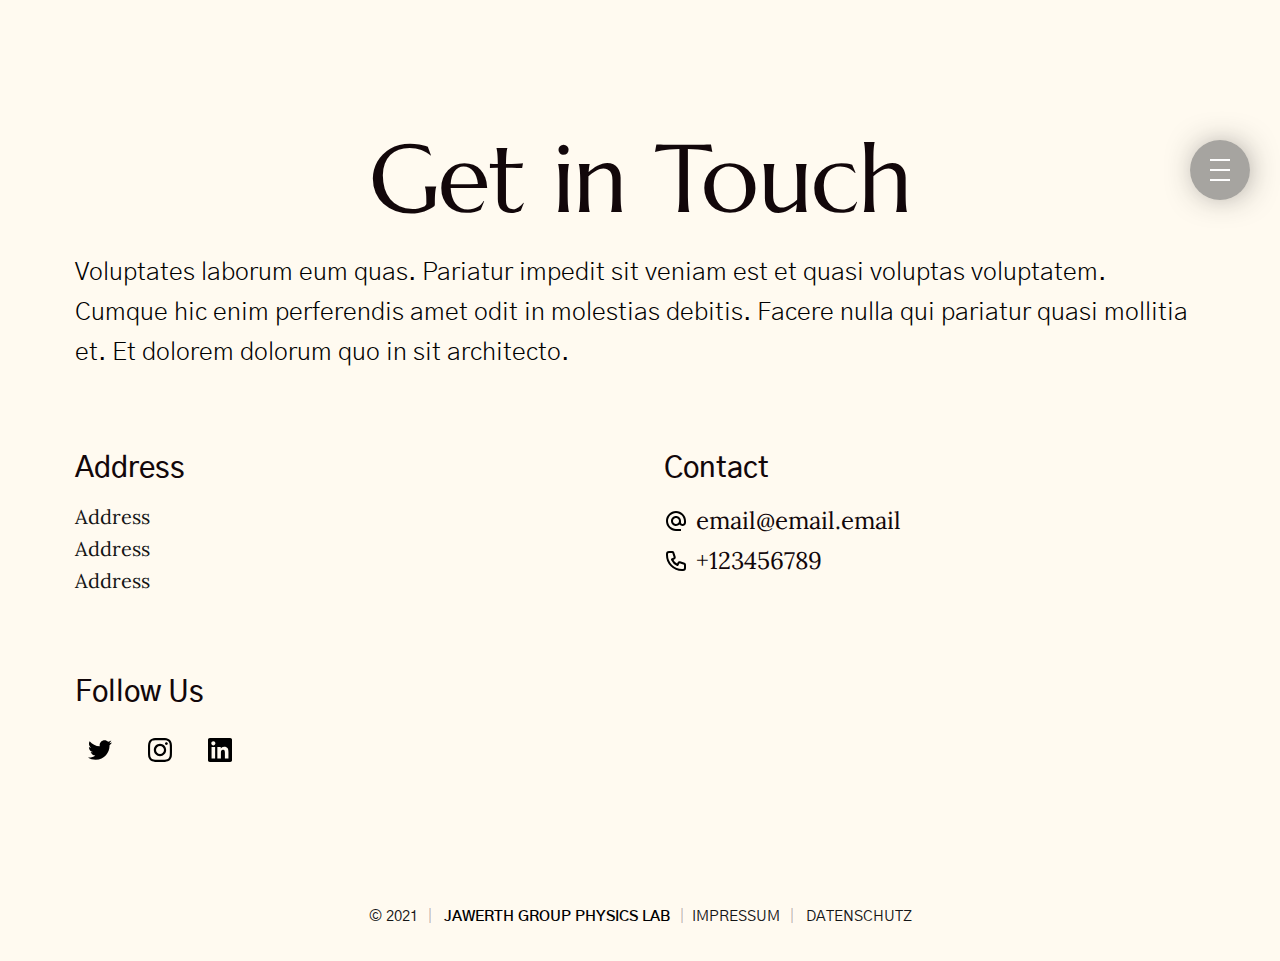
==== commit e52bc93a: "updates" ====
--- a/contact.html
+++ b/contact.html
@@ -89,41 +89,45 @@
                             </div>
         
                             <div class="column lg-6 tab-12">
-                                <h4>Follow Us</h4>
+                              
+                              
+                                <h4>Contact</h4>
+                                <div class="contact-align">
+                                    <svg width="24" height="24" xmlns="http://www.w3.org/2000/svg" viewBox="0 0 24 24" fill="currentColor" color="#000"><path d="M0 0h24v24H0z" fill="none"></path><path d="M12 2C6.48 2 2 6.48 2 12s4.48 10 10 10h5v-2h-5c-4.34 0-8-3.66-8-8s3.66-8 8-8 8 3.66 8 8v1.43c0 .79-.71 1.57-1.5 1.57s-1.5-.78-1.5-1.57V12c0-2.76-2.24-5-5-5s-5 2.24-5 5 2.24 5 5 5c1.38 0 2.64-.56 3.54-1.47.65.89 1.77 1.47 2.96 1.47 1.97 0 3.5-1.6 3.5-3.57V12c0-5.52-4.48-10-10-10zm0 13c-1.66 0-3-1.34-3-3s1.34-3 3-3 3 1.34 3 3-1.34 3-3 3z"></path></svg>
+                                    <a href="mailto:#" class="contact-email">email@email.email</a>
+                                </div>
+                                <div class="contact-align">
+                                    <svg width="24" height="24" xmlns="http://www.w3.org/2000/svg" fill="none" viewBox="0 0 24 24" stroke="currentColor" color="#000"><path stroke-linecap="round" stroke-linejoin="round" stroke-width="2" d="M3 5a2 2 0 012-2h3.28a1 1 0 01.948.684l1.498 4.493a1 1 0 01-.502 1.21l-2.257 1.13a11.042 11.042 0 005.516 5.516l1.13-2.257a1 1 0 011.21-.502l4.493 1.498a1 1 0 01.684.949V19a2 2 0 01-2 2h-1C9.716 21 3 14.284 3 6V5z"></path></svg>
+                                    <a href="tel:#" class="contact-email">+123456789</a>
+                                </div>
+                                
+
+        
+                            </div>
+
+                        </div>
+                       
+                        <h4>Follow Us</h4>
 
 
                              
 
-                                <div class="social" style="display: flex; flex-direction: row;">
-                                   
-                                        
-                                        
-                                          <li>
-                                            <a class="ease-all" href="#"><svg width="24" height="24" role="img" viewBox="0 0 24 24" fill="currentColor" color="#000" xmlns="http://www.w3.org/2000/svg"><title>Twitter</title><path d="M23.954 4.569c-.885.389-1.83.654-2.825.775 1.014-.611 1.794-1.574 2.163-2.723-.951.555-2.005.959-3.127 1.184-.896-.959-2.173-1.559-3.591-1.559-2.717 0-4.92 2.203-4.92 4.917 0 .39.045.765.127 1.124C7.691 8.094 4.066 6.13 1.64 3.161c-.427.722-.666 1.561-.666 2.475 0 1.71.87 3.213 2.188 4.096-.807-.026-1.566-.248-2.228-.616v.061c0 2.385 1.693 4.374 3.946 4.827-.413.111-.849.171-1.296.171-.314 0-.615-.03-.916-.086.631 1.953 2.445 3.377 4.604 3.417-1.68 1.319-3.809 2.105-6.102 2.105-.39 0-.779-.023-1.17-.067 2.189 1.394 4.768 2.209 7.557 2.209 9.054 0 13.999-7.496 13.999-13.986 0-.209 0-.42-.015-.63.961-.689 1.8-1.56 2.46-2.548l-.047-.02z"></path></svg></a>
-                                          </li>
-                                          <li>
-                                            <a class="ease-all" href="#"><svg width="24" height="24" role="img" viewBox="0 0 24 24" fill="currentColor" color="#000" xmlns="http://www.w3.org/2000/svg"><title>Instagram</title><path d="M12 0C8.74 0 8.333.015 7.053.072 5.775.132 4.905.333 4.14.63c-.789.306-1.459.717-2.126 1.384S.935 3.35.63 4.14C.333 4.905.131 5.775.072 7.053.012 8.333 0 8.74 0 12s.015 3.667.072 4.947c.06 1.277.261 2.148.558 2.913.306.788.717 1.459 1.384 2.126.667.666 1.336 1.079 2.126 1.384.766.296 1.636.499 2.913.558C8.333 23.988 8.74 24 12 24s3.667-.015 4.947-.072c1.277-.06 2.148-.262 2.913-.558.788-.306 1.459-.718 2.126-1.384.666-.667 1.079-1.335 1.384-2.126.296-.765.499-1.636.558-2.913.06-1.28.072-1.687.072-4.947s-.015-3.667-.072-4.947c-.06-1.277-.262-2.149-.558-2.913-.306-.789-.718-1.459-1.384-2.126C21.319 1.347 20.651.935 19.86.63c-.765-.297-1.636-.499-2.913-.558C15.667.012 15.26 0 12 0zm0 2.16c3.203 0 3.585.016 4.85.071 1.17.055 1.805.249 2.227.415.562.217.96.477 1.382.896.419.42.679.819.896 1.381.164.422.36 1.057.413 2.227.057 1.266.07 1.646.07 4.85s-.015 3.585-.074 4.85c-.061 1.17-.256 1.805-.421 2.227-.224.562-.479.96-.899 1.382-.419.419-.824.679-1.38.896-.42.164-1.065.36-2.235.413-1.274.057-1.649.07-4.859.07-3.211 0-3.586-.015-4.859-.074-1.171-.061-1.816-.256-2.236-.421-.569-.224-.96-.479-1.379-.899-.421-.419-.69-.824-.9-1.38-.165-.42-.359-1.065-.42-2.235-.045-1.26-.061-1.649-.061-4.844 0-3.196.016-3.586.061-4.861.061-1.17.255-1.814.42-2.234.21-.57.479-.96.9-1.381.419-.419.81-.689 1.379-.898.42-.166 1.051-.361 2.221-.421 1.275-.045 1.65-.06 4.859-.06l.045.03zm0 3.678c-3.405 0-6.162 2.76-6.162 6.162 0 3.405 2.76 6.162 6.162 6.162 3.405 0 6.162-2.76 6.162-6.162 0-3.405-2.76-6.162-6.162-6.162zM12 16c-2.21 0-4-1.79-4-4s1.79-4 4-4 4 1.79 4 4-1.79 4-4 4zm7.846-10.405c0 .795-.646 1.44-1.44 1.44-.795 0-1.44-.646-1.44-1.44 0-.794.646-1.439 1.44-1.439.793-.001 1.44.645 1.44 1.439z"></path></svg></i></a>
-                                          </li>
-                                          <li>
-                                            <a class="ease-all" href="#"><svg width="24" height="24" role="img" viewBox="0 0 24 24" fill="currentColor" color="#000" xmlns="http://www.w3.org/2000/svg"><title>LinkedIn</title><path d="M20.447 20.452h-3.554v-5.569c0-1.328-.027-3.037-1.852-3.037-1.853 0-2.136 1.445-2.136 2.939v5.667H9.351V9h3.414v1.561h.046c.477-.9 1.637-1.85 3.37-1.85 3.601 0 4.267 2.37 4.267 5.455v6.286zM5.337 7.433c-1.144 0-2.063-.926-2.063-2.065 0-1.138.92-2.063 2.063-2.063 1.14 0 2.064.925 2.064 2.063 0 1.139-.925 2.065-2.064 2.065zm1.782 13.019H3.555V9h3.564v11.452zM22.225 0H1.771C.792 0 0 .774 0 1.729v20.542C0 23.227.792 24 1.771 24h20.451C23.2 24 24 23.227 24 22.271V1.729C24 .774 23.2 0 22.222 0h.003z"></path></svg></a>
-                                          </li>
-                                      
-                                      
-                                </div>
-
-        
-                            </div>
+                        <div class="social" style="display: flex; flex-direction: row;">
+                           
+                                
+                                
+                                  <li>
+                                    <a class="ease-all" href="#"><svg width="24" height="24" role="img" viewBox="0 0 24 24" fill="currentColor" color="#000" xmlns="http://www.w3.org/2000/svg"><title>Twitter</title><path d="M23.954 4.569c-.885.389-1.83.654-2.825.775 1.014-.611 1.794-1.574 2.163-2.723-.951.555-2.005.959-3.127 1.184-.896-.959-2.173-1.559-3.591-1.559-2.717 0-4.92 2.203-4.92 4.917 0 .39.045.765.127 1.124C7.691 8.094 4.066 6.13 1.64 3.161c-.427.722-.666 1.561-.666 2.475 0 1.71.87 3.213 2.188 4.096-.807-.026-1.566-.248-2.228-.616v.061c0 2.385 1.693 4.374 3.946 4.827-.413.111-.849.171-1.296.171-.314 0-.615-.03-.916-.086.631 1.953 2.445 3.377 4.604 3.417-1.68 1.319-3.809 2.105-6.102 2.105-.39 0-.779-.023-1.17-.067 2.189 1.394 4.768 2.209 7.557 2.209 9.054 0 13.999-7.496 13.999-13.986 0-.209 0-.42-.015-.63.961-.689 1.8-1.56 2.46-2.548l-.047-.02z"></path></svg></a>
+                                  </li>
+                                  <li>
+                                    <a class="ease-all" href="#"><svg width="24" height="24" role="img" viewBox="0 0 24 24" fill="currentColor" color="#000" xmlns="http://www.w3.org/2000/svg"><title>Instagram</title><path d="M12 0C8.74 0 8.333.015 7.053.072 5.775.132 4.905.333 4.14.63c-.789.306-1.459.717-2.126 1.384S.935 3.35.63 4.14C.333 4.905.131 5.775.072 7.053.012 8.333 0 8.74 0 12s.015 3.667.072 4.947c.06 1.277.261 2.148.558 2.913.306.788.717 1.459 1.384 2.126.667.666 1.336 1.079 2.126 1.384.766.296 1.636.499 2.913.558C8.333 23.988 8.74 24 12 24s3.667-.015 4.947-.072c1.277-.06 2.148-.262 2.913-.558.788-.306 1.459-.718 2.126-1.384.666-.667 1.079-1.335 1.384-2.126.296-.765.499-1.636.558-2.913.06-1.28.072-1.687.072-4.947s-.015-3.667-.072-4.947c-.06-1.277-.262-2.149-.558-2.913-.306-.789-.718-1.459-1.384-2.126C21.319 1.347 20.651.935 19.86.63c-.765-.297-1.636-.499-2.913-.558C15.667.012 15.26 0 12 0zm0 2.16c3.203 0 3.585.016 4.85.071 1.17.055 1.805.249 2.227.415.562.217.96.477 1.382.896.419.42.679.819.896 1.381.164.422.36 1.057.413 2.227.057 1.266.07 1.646.07 4.85s-.015 3.585-.074 4.85c-.061 1.17-.256 1.805-.421 2.227-.224.562-.479.96-.899 1.382-.419.419-.824.679-1.38.896-.42.164-1.065.36-2.235.413-1.274.057-1.649.07-4.859.07-3.211 0-3.586-.015-4.859-.074-1.171-.061-1.816-.256-2.236-.421-.569-.224-.96-.479-1.379-.899-.421-.419-.69-.824-.9-1.38-.165-.42-.359-1.065-.42-2.235-.045-1.26-.061-1.649-.061-4.844 0-3.196.016-3.586.061-4.861.061-1.17.255-1.814.42-2.234.21-.57.479-.96.9-1.381.419-.419.81-.689 1.379-.898.42-.166 1.051-.361 2.221-.421 1.275-.045 1.65-.06 4.859-.06l.045.03zm0 3.678c-3.405 0-6.162 2.76-6.162 6.162 0 3.405 2.76 6.162 6.162 6.162 3.405 0 6.162-2.76 6.162-6.162 0-3.405-2.76-6.162-6.162-6.162zM12 16c-2.21 0-4-1.79-4-4s1.79-4 4-4 4 1.79 4 4-1.79 4-4 4zm7.846-10.405c0 .795-.646 1.44-1.44 1.44-.795 0-1.44-.646-1.44-1.44 0-.794.646-1.439 1.44-1.439.793-.001 1.44.645 1.44 1.439z"></path></svg></i></a>
+                                  </li>
+                                  <li>
+                                    <a class="ease-all" href="#"><svg width="24" height="24" role="img" viewBox="0 0 24 24" fill="currentColor" color="#000" xmlns="http://www.w3.org/2000/svg"><title>LinkedIn</title><path d="M20.447 20.452h-3.554v-5.569c0-1.328-.027-3.037-1.852-3.037-1.853 0-2.136 1.445-2.136 2.939v5.667H9.351V9h3.414v1.561h.046c.477-.9 1.637-1.85 3.37-1.85 3.601 0 4.267 2.37 4.267 5.455v6.286zM5.337 7.433c-1.144 0-2.063-.926-2.063-2.065 0-1.138.92-2.063 2.063-2.063 1.14 0 2.064.925 2.064 2.063 0 1.139-.925 2.065-2.064 2.065zm1.782 13.019H3.555V9h3.564v11.452zM22.225 0H1.771C.792 0 0 .774 0 1.729v20.542C0 23.227.792 24 1.771 24h20.451C23.2 24 24 23.227 24 22.271V1.729C24 .774 23.2 0 22.222 0h.003z"></path></svg></a>
+                                  </li>
+                              
+                              
                         </div>
-                        <h4>Contact</h4>
-                        <div class="contact-align">
-                            <svg width="24" height="24" xmlns="http://www.w3.org/2000/svg" viewBox="0 0 24 24" fill="currentColor" color="#000"><path d="M0 0h24v24H0z" fill="none"></path><path d="M12 2C6.48 2 2 6.48 2 12s4.48 10 10 10h5v-2h-5c-4.34 0-8-3.66-8-8s3.66-8 8-8 8 3.66 8 8v1.43c0 .79-.71 1.57-1.5 1.57s-1.5-.78-1.5-1.57V12c0-2.76-2.24-5-5-5s-5 2.24-5 5 2.24 5 5 5c1.38 0 2.64-.56 3.54-1.47.65.89 1.77 1.47 2.96 1.47 1.97 0 3.5-1.6 3.5-3.57V12c0-5.52-4.48-10-10-10zm0 13c-1.66 0-3-1.34-3-3s1.34-3 3-3 3 1.34 3 3-1.34 3-3 3z"></path></svg>
-                            <a href="mailto:#" class="contact-email">email@email.email</a>
-                        </div>
-                        <div class="contact-align">
-                            <svg width="24" height="24" xmlns="http://www.w3.org/2000/svg" fill="none" viewBox="0 0 24 24" stroke="currentColor" color="#000"><path stroke-linecap="round" stroke-linejoin="round" stroke-width="2" d="M3 5a2 2 0 012-2h3.28a1 1 0 01.948.684l1.498 4.493a1 1 0 01-.502 1.21l-2.257 1.13a11.042 11.042 0 005.516 5.516l1.13-2.257a1 1 0 011.21-.502l4.493 1.498a1 1 0 01.684.949V19a2 2 0 01-2 2h-1C9.716 21 3 14.284 3 6V5z"></path></svg>
-                            <a href="tel:#" class="contact-email">+123456789</a>
-                        </div>
-
                          
 
                     </div>
--- a/css/styles.css
+++ b/css/styles.css
@@ -1397,9 +1397,11 @@
 
 figcaption {
   font-style: italic;
-  font-size: var(--text-sm);
+  font-size: var(--text-md);
   text-align: center;
   margin-bottom: 0;
+  padding-top: 1.5rem;
+  z-index: 1;
 }
 
 /* preformatted, code
@@ -3771,9 +3773,9 @@
   --multiplier: 1;
   display: flex;
   align-items: center;
-  font-family: var(--font-2);
-  font-weight: 400;
-  font-size: calc(var(--text-email-size) * var(--multiplier));
+  font-family: var(--font-1);
+  font-weight: 300;
+  font-size: calc(var(--text-md));
   line-height: 1;
   margin: var(--vspace-0_25) 0 var(--vspace-0_25);
   padding-left: var(--vspace-0_25);
@@ -3823,7 +3825,7 @@
 /* ------------------------------------------------------------------- 
  * ## go top
  * ------------------------------------------------------------------- */
-.ss-go-top {
+/* .ss-go-top {
   z-index: 2;
   opacity: 0;
   visibility: hidden;
@@ -3884,7 +3886,7 @@
   text-transform: uppercase;
   letter-spacing: 0.35em;
   color: var(--color-2-darker);
-  /* transform        : rotate(-90deg); */
+  transform        : rotate(-90deg);
   transform-origin: left bottom;
   position: absolute;
   left: calc(50% + var(--vspace-0_5));
@@ -3892,7 +3894,7 @@
 }
 .ss-go-top .menu0 > a {
   color: red;
-}
+} */
 
 /* ------------------------------------------------------------------- 
  * ## footer 
@@ -4074,16 +4076,16 @@
     } */
 }
 
-@media screen and (max-width: 400px) {
-  .contact-email {
-    font-size: var(--text-l);
-  }
-
-  .contact-number {
-    font-size: var(--text-xs);
+/* @media screen and (max-width: 400px) {
+  .contact-email  {
+    font-size: 130px;
+  }
+
+  .contact-number .a {
+    font-size: var(--text-lg);
     line-height: var(--vspace-0_5);
   }
-}
+} */
 
 #soft {
   position: absolute;
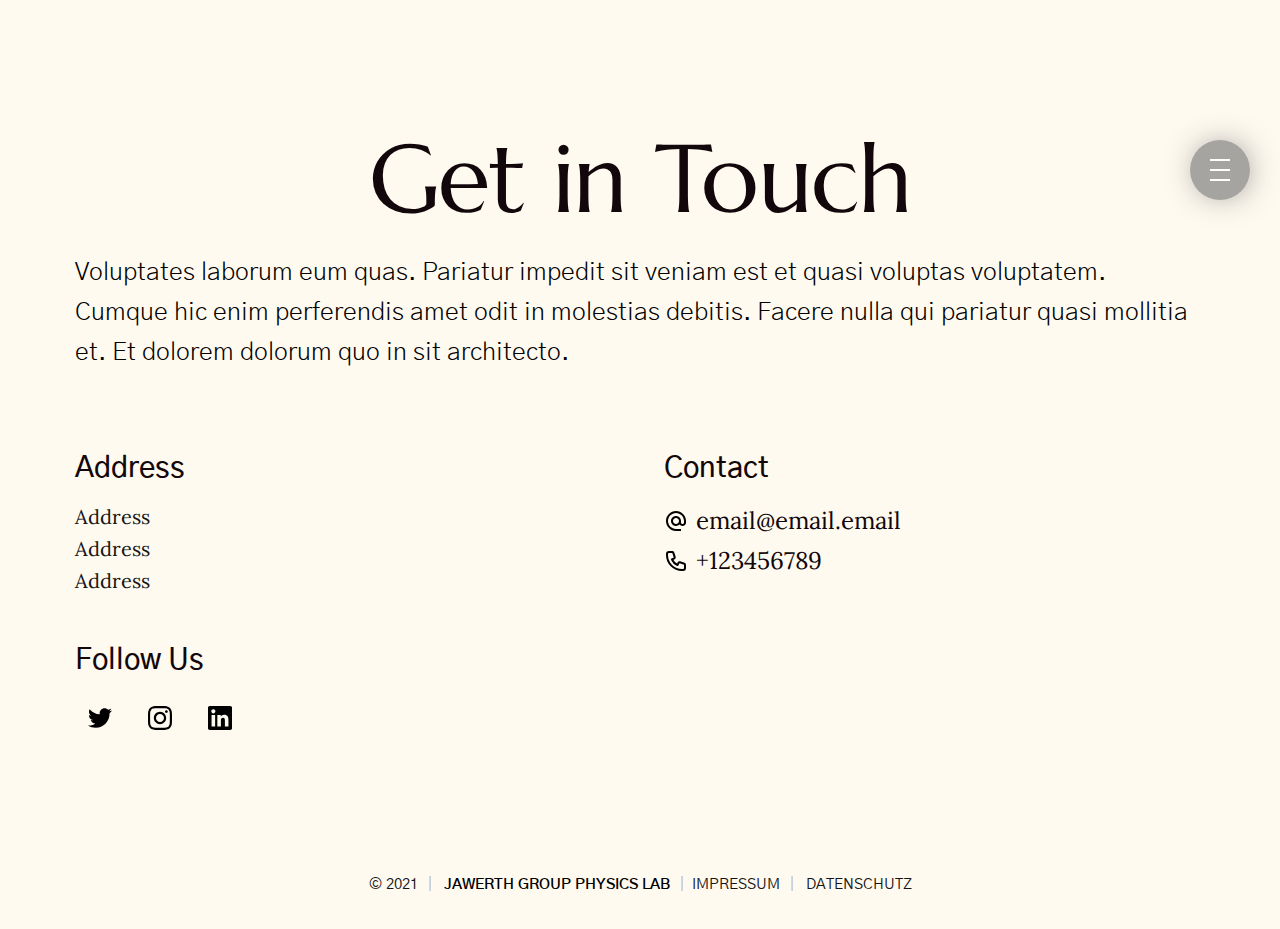
==== commit a034d06c: "updates" ====
--- a/contact.html
+++ b/contact.html
@@ -81,7 +81,7 @@
                             <div class="column lg-6 tab-12">
                                 <h4>Address</h4>
         
-                                <p>Address<br>
+                                <p style="margin-bottom: 0px;">Address<br>
                                     Address<br>
                                     Address
                                 </p>
--- a/css/styles.css
+++ b/css/styles.css
@@ -4543,6 +4543,14 @@
   flex-direction: row;
 }
 
+.publications img {
+  box-shadow: 0 15px 26px rgba(0, 0, 0, 0.4);
+  width: 100%; 
+  max-width: 240px; 
+  height: auto; 
+  margin:auto;
+}
+
 .publink {
   display: flex;
   justify-content: flex-start;
@@ -4836,6 +4844,7 @@
 }
 
 .videoWrapper video {
+  box-shadow: 0 15px 26px rgba(0, 0, 0, 0.4);
   position: absolute;
   /* top: 0;
   left: 0; */
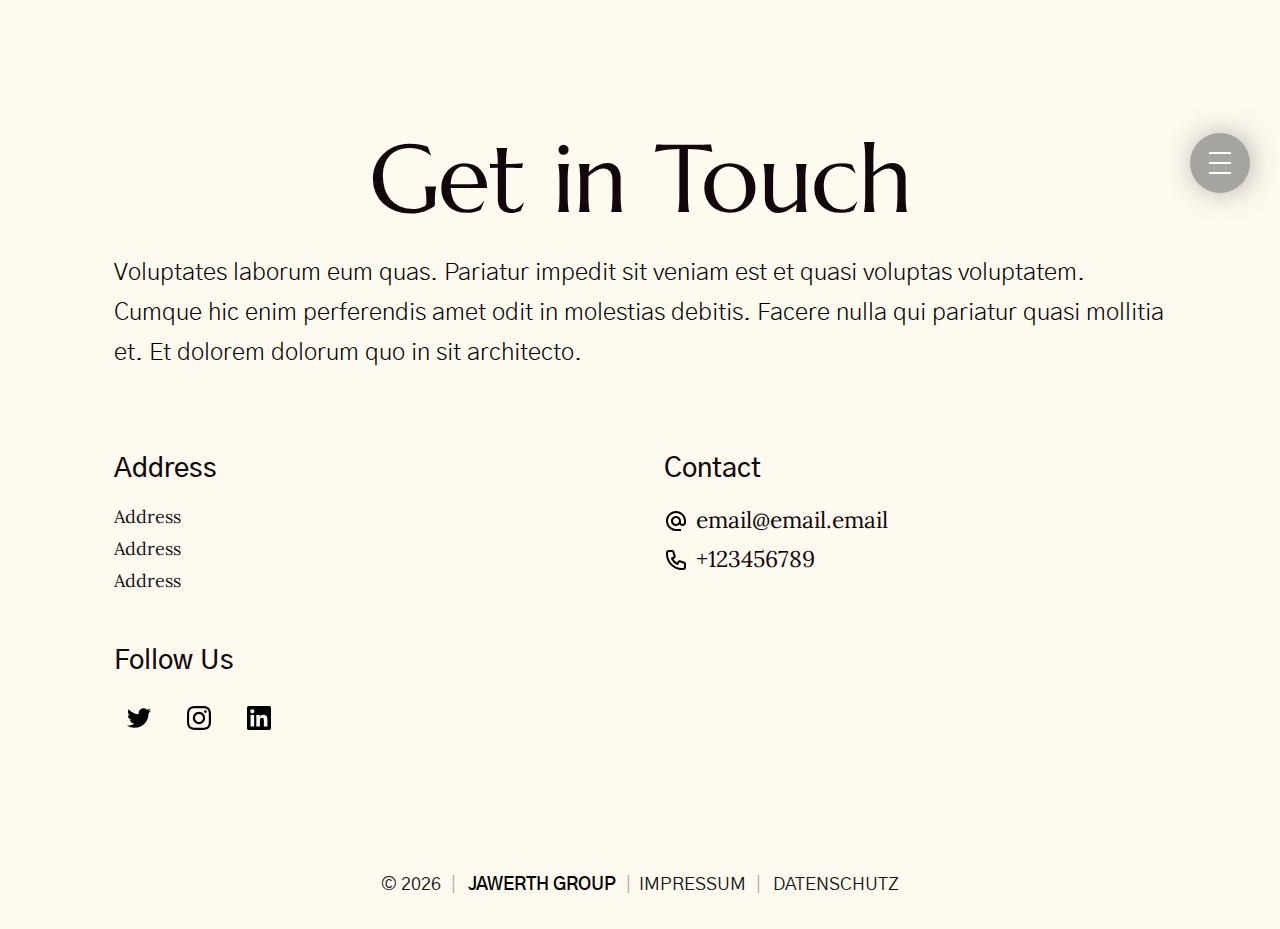
==== commit 3b8ecac3: "updates" ====
--- a/contact.html
+++ b/contact.html
@@ -165,8 +165,8 @@
                 <footer>
                     <div class="ss-copyright link-list">
                        <div>
-                        <span>© 2021</span> 
-                        <span> <b>JAWERTH GROUP Physics Lab</b></span> 
+                        <span> © <script>document.write(/\d{4}/.exec(Date())[0])</script></span> 
+                        <span> <a href="index.html"><b>JAWERTH GROUP</b></a></span> 
                        </div> 
                        <div >
                         <span><a href="impressum.html">IMPRESSUM</a></span> 
--- a/css/styles.css
+++ b/css/styles.css
@@ -123,7 +123,7 @@
      */
   --base-size: 62.5%;
   --multiplier: 1;
-  --base-font-size: calc(2rem * var(--multiplier));
+  --base-font-size: calc(1.9rem * var(--multiplier));
   --space: calc(3.2rem * var(--multiplier));
 
   /* vertical spacing 
@@ -204,7 +204,7 @@
   /* widths for rows and containers
      */
   --width-full: 100%;
-  --width-max: 1200px;
+  --width-max: 1100px;
   --width-wide: 1400px;
   --width-wider: 1600px;
   --width-widest: 1800px;
@@ -455,7 +455,7 @@
 }
 
 p {
-  font-size: inherit;
+  font-size: 18px;
   text-rendering: optimizeLegibility;
 }
 
@@ -3050,7 +3050,7 @@
  * ## intro header
  * -------------------------------------------------------------------- */
 .jg_intro {
-  width: 100%;
+  width: 10vw;
   height: var(--header-height);
   position: absolute;
   top: 0;
@@ -3077,6 +3077,14 @@
   margin: 0;
   vertical-align: bottom;
 }
+
+@media screen and (max-width: 700px) {
+  .jg_intro {
+    width: 30vw;
+    
+  }
+}
+
 
 /* --------------------------------------------------------------------
  * ## intro content
@@ -3087,7 +3095,7 @@
   max-width: var(--width-wider);
   height: 100vh;
   padding-top: 10vh;
-  padding-bottom: 9.6rem;
+  padding-bottom: 6.6rem;
   position: relative;
 }
 
@@ -3375,7 +3383,7 @@
     transition-delay           : 0s;
     opacity                    : 0;
 } */
-
+/* 
 .jg_intro,
 .s-intro__notify {
   transition-property: opacity, transform;
@@ -3409,11 +3417,11 @@
   transform: translate(0, 0);
 }
 
-/* .no-js .s-intro__content,
+.no-js .s-intro__content,
 .ss-show .s-intro__content {
     transition-duration : 1.5s;
     transition-delay    : .5s;
-} */
+}
 
 .no-js .s-intro__scroll,
 .ss-show .s-intro__scroll {
@@ -3430,7 +3438,7 @@
   .ss-show .s-intro__notify {
     transition-delay: 1s;
   }
-}
+} */
 
 /* ------------------------------------------------------------------- 
  * responsive:
@@ -3533,7 +3541,8 @@
 @media screen and (max-width: 550px) {
   .s-intro__content {
     align-items: center;
-    top: 35vh;
+    top: 40vh;
+    font-size: 16px;
   }
 
   .s-intro__content-bottom {
@@ -3560,7 +3569,8 @@
   }
 
   .s-intro__content {
-    padding-bottom: 12rem;
+    padding-bottom: 7rem;
+    font-size: 16px;
   }
 
   .s-intro__scroll {
@@ -3914,7 +3924,7 @@
 .ss-copyright {
   z-index: 2;
   font-family: var(--font-2);
-  font-size: calc(var(--text-size) * 0.75);
+  font-size: calc(var(--text-size) * 0.95);
   line-height: var(--vspace-0_875);
   position: relative;
   display: flex;
@@ -3971,7 +3981,8 @@
     display: none;
   }
   .arrow {
-    display: none;
+    /* display: none; */
+    /* top: 80%; */
   }
 }
 
@@ -4831,17 +4842,22 @@
   /* padding-bottom: 56.25%; */
   padding-bottom: 100%;
   height: 0;
- 
+  
+
   display: flex;
   flex-direction: column;
   align-items: center;
-}
-
-@media screen and (min-width: 1447px) {
+  
+}
+
+@media screen and (min-width: 1047px) {
   .videoWrapper {
     padding-bottom: 56.25%;
-  }
-}
+    
+  }
+}
+
+
 
 .videoWrapper video {
   box-shadow: 0 15px 26px rgba(0, 0, 0, 0.4);
@@ -4849,9 +4865,28 @@
   /* top: 0;
   left: 0; */
   width: auto;
+  max-width: 100%;
+  /* max-width: 400px; */
   height: 100%;
-  /* margin: auto; */
-}
+  margin: auto;
+}
+
+.videos {
+  
+  display: flex; 
+  flex-direction: row; 
+  align-items: flex-end;
+  justify-content: space-around;
+  flex-wrap: wrap;
+}
+
+@media screen and (max-width: 700px) {
+  .videos {
+    flex-direction: column; 
+    align-items: center;
+  }
+}
+
 
 /* team cards */
 
@@ -4937,7 +4972,7 @@
 
   .team-item .icon img {
     width: 100%;
-    height: 150px;
+    /* height: 150px; */
     object-fit: cover;
   }
 
@@ -4978,7 +5013,7 @@
 /* arrow */
 .arrow {
   position: absolute;
-  top: 95%;
+  top: 90%;
   /* left: calc(100% - 6.2rem); */
   left: 50%;
   transform: translate(-50%, -50%);
@@ -5011,6 +5046,16 @@
     opacity: 0;
     transform: rotate(45deg) translate(20px, 20px);
   }
+}
+
+
+@media screen and (max-width: 700px) {
+  
+  .arrow {
+   
+    top: 80%;
+  }
+
 }
 
 /* link-pub */
@@ -5068,6 +5113,7 @@
 /* cards contact */
 .teamdata {
 padding-left: 1rem;
+font-size: var(--text-lg);
 background-color: #5f5f5fd3;
   background-image: linear-gradient(45deg, #5f5f5fd3, #66e440);
   background-size: 100%;
@@ -5077,6 +5123,18 @@
   -moz-background-clip: text;
   -moz-text-fill-color: transparent;
 }
+
+.teamdata-contact {
+  display: flex;
+  flex-direction: row;
+}
+
+@media screen and (max-width: 380px) {
+  .teamdata-contact {
+    display: flex;
+    flex-direction: column;
+  }
+  }
 
 /* social */
 
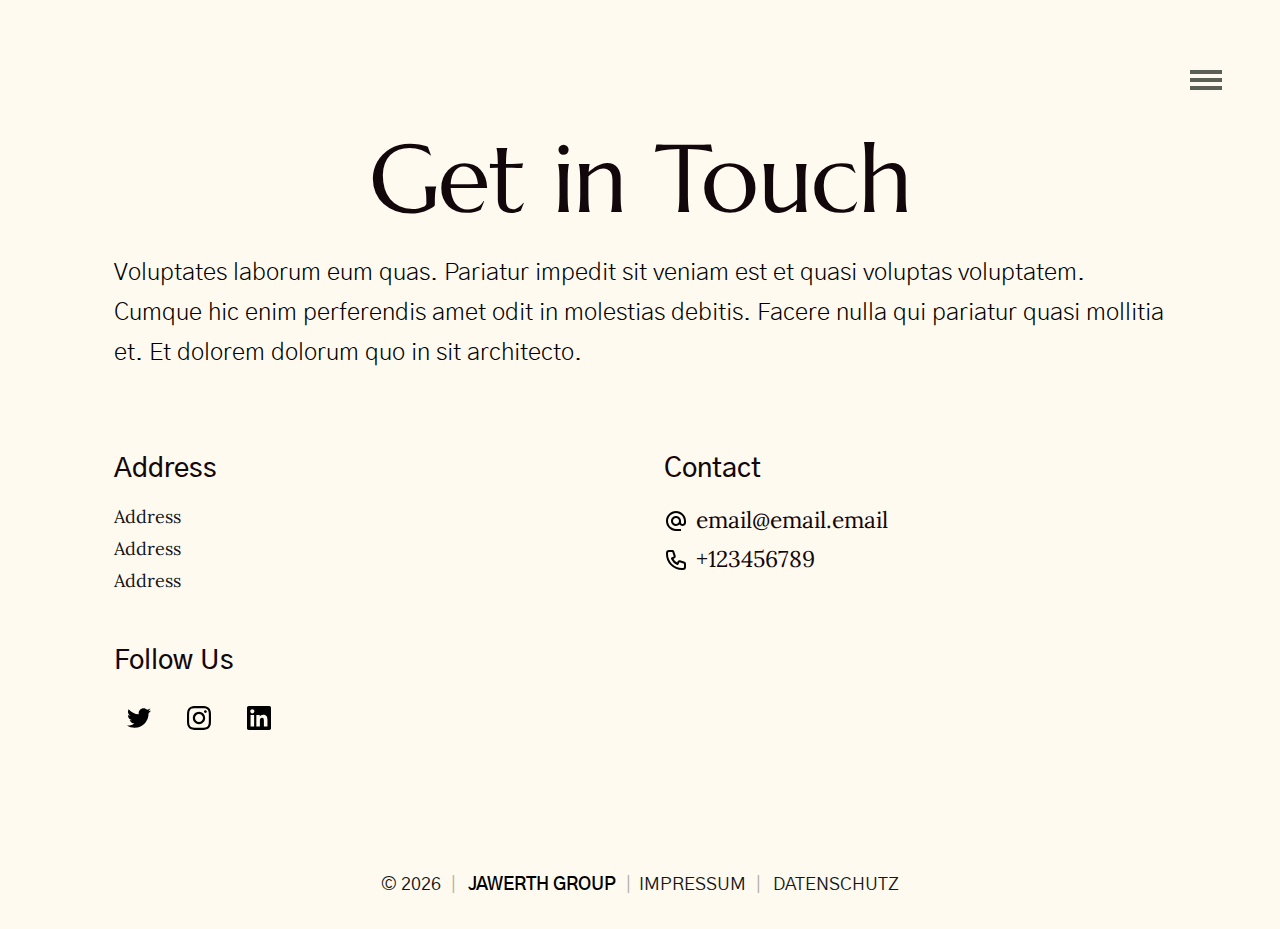
==== commit ad3b7951: "updates" ====
--- a/contact.html
+++ b/contact.html
@@ -26,12 +26,31 @@
     <link rel="icon" type="image/png" sizes="16x16" href="xfavicon-16x16.png">
     <link rel="manifest" href="site.webmanifest">
 
+    
+
 </head>
 
 <body>
    
+    
+    <div class="nav-toggle">
+        <div class="nav-toggle-bar"></div>
+    </div>
+    
+    <nav id="nav" class="nav">
+        <ul>
+            <li><a href="index.html">Home</a></li>
+                <li><a href="research.html">Research</a></li>
+                <li><a href="members.html">Members</a></li>
+                <li><a href="publications.html">Publications</a></li>
+                <li><a href="contact.html">Contact</a></li>
+        </ul>
+    </nav>
+
+    
+
    
-    <div class="outer-menu">
+    <!-- <div class="outer-menu">
         <input id="box" class="checkbox-toggle" type="checkbox" />
         <div class="hamburger">
           <div></div>
@@ -47,11 +66,11 @@
               </ul>
             </div>
         </div>
-      </div>
-
-
-
-    <section id="details">
+      </div> -->
+
+
+
+    <section>
 
 
         <div class="row">
@@ -151,7 +170,7 @@
 
 
 
-    <section id="details" style="padding-top: 10%;">
+    <section style="padding-top: 10%;">
 
 
         <div class="row">
@@ -180,7 +199,7 @@
             </div>
     </section> 
 
-
+    <script src="js/nav.js"></script>
 
 </body>
 
--- a/css/vendor.css
+++ b/css/vendor.css
@@ -1,15 +1,4 @@
-/* ===================================================================
- *  Knox Third-party Stylesheets
- *  Template Ver. 1.0.0
- *  03-22-2021
- * -------------------------------------------------------------------
- *
- *  TOC:
- *  # PrismJS
- *  # Swiper 
- *
- *
- * ------------------------------------------------------------------- */
+
 
 
 /* ===================================================================
--- a/css/styles.css
+++ b/css/styles.css
@@ -1724,6 +1724,69 @@
  * <dots-fade | dots-jump | dots-pulse>
  *
  * ------------------------------------------------------------------- */
+
+
+
+
+
+
+ .fade-in {
+	-webkit-animation: fade-in 2.6s cubic-bezier(0.390, 0.575, 0.565, 1.000) both;
+	        animation: fade-in 2.6s cubic-bezier(0.390, 0.575, 0.565, 1.000) both;
+}
+
+ @-webkit-keyframes fade-in {
+  0% {
+    opacity: 0;
+  }
+  100% {
+    opacity: 1;
+  }
+}
+@keyframes fade-in {
+  0% {
+    opacity: 0;
+  }
+  100% {
+    opacity: 1;
+  }
+}
+
+/* 
+
+.fade-in-bottom {
+	-webkit-animation: fade-in-bottom 0.6s cubic-bezier(0.390, 0.575, 0.565, 1.000) both;
+	        animation: fade-in-bottom 0.6s cubic-bezier(0.390, 0.575, 0.565, 1.000) both;
+}
+
+ @-webkit-keyframes fade-in-bottom {
+  0% {
+    -webkit-transform: translateY(50px);
+            transform: translateY(50px);
+    opacity: 0;
+  }
+  100% {
+    -webkit-transform: translateY(0);
+            transform: translateY(0);
+    opacity: 1;
+  }
+}
+@keyframes fade-in-bottom {
+  0% {
+    -webkit-transform: translateY(50px);
+            transform: translateY(50px);
+    opacity: 0;
+  }
+  100% {
+    -webkit-transform: translateY(0);
+            transform: translateY(0);
+    opacity: 1;
+  }
+} */
+
+
+
+
 #preloader {
   position: fixed;
   display: flex;
@@ -3922,7 +3985,7 @@
 }
 
 .ss-copyright {
-  z-index: 2;
+  z-index: -2;
   font-family: var(--font-2);
   font-size: calc(var(--text-size) * 0.95);
   line-height: var(--vspace-0_875);
@@ -4344,208 +4407,6 @@
     
   } */
 
-.outer-menu {
-  position: fixed;
-  top: 7em;
-  left: calc(100% - (90px));
-  z-index: 999;
-}
-@media (max-width: 1023px) {
-  .outer-menu {
-    top: 3em;
-  }
-}
-
-.outer-menu .checkbox-toggle {
-  position: absolute;
-  top: 0;
-  left: 0;
-  z-index: 999;
-  cursor: pointer;
-  width: 60px;
-  height: 60px;
-  opacity: 0;
-}
-.outer-menu .checkbox-toggle:checked + .hamburger > div {
-  transform: rotate(135deg);
-}
-.outer-menu .checkbox-toggle:checked + .hamburger > div:before,
-.outer-menu .checkbox-toggle:checked + .hamburger > div:after {
-  top: 0;
-  transform: rotate(90deg);
-}
-.outer-menu .checkbox-toggle:checked + .hamburger > div:after {
-  opacity: 0;
-}
-.outer-menu .checkbox-toggle:checked ~ .menu {
-  pointer-events: auto;
-  visibility: visible;
-}
-.outer-menu .checkbox-toggle:checked ~ .menu > div {
-  transform: scale(1);
-  transition-duration: 0.75s;
-}
-.outer-menu .checkbox-toggle:checked ~ .menu > div > div {
-  opacity: 1;
-  transition: opacity 0.4s ease 0.4s;
-}
-.outer-menu .checkbox-toggle:hover + .hamburger {
-  box-shadow: inset 0 0 10px rgba(0, 0, 0, 0.1);
-}
-.outer-menu .checkbox-toggle:checked:hover + .hamburger > div {
-  transform: rotate(225deg);
-}
-.outer-menu .hamburger {
-  position: absolute;
-  top: 0;
-  left: 0;
-  z-index: 99;
-  width: 60px;
-  height: 60px;
-  padding: 0.5em 1em;
-  background: #66666694;
-  border-radius: 0 0.12em 0.12em 0;
-  border-radius: 50%;
-  cursor: pointer;
-  transition: box-shadow 0.4s ease;
-  backface-visibility: hidden;
-  display: flex;
-  align-items: center;
-  justify-content: center;
-  box-shadow: 2px 0px 36px -12px rgba(0, 0, 0, 0.86);
-  -webkit-box-shadow: 2px 0px 36px -12px rgba(0, 0, 0, 0.86);
-  -moz-box-shadow: 2px 0px 36px -12px rgba(0, 0, 0, 0.86);
-}
-.outer-menu .hamburger > div {
-  position: relative;
-  flex: none;
-  width: 100%;
-  height: 2px;
-  background: #fefefe;
-  transition: all 0.4s ease;
-  display: flex;
-  align-items: center;
-  justify-content: center;
-  z-index: 9;
-}
-.outer-menu .hamburger > div:before,
-.outer-menu .hamburger > div:after {
-  content: "";
-  position: absolute;
-  z-index: 1;
-  top: -10px;
-  left: 0;
-  width: 100%;
-  height: 2px;
-  background: inherit;
-  transition: all 0.4s ease;
-}
-.outer-menu .hamburger > div:after {
-  top: 10px;
-}
-.outer-menu .menu {
-  position: fixed;
-  top: 0;
-  left: 0;
-  width: 100%;
-  height: 100%;
-  pointer-events: none;
-  visibility: hidden;
-  overflow: hidden;
-  backface-visibility: hidden;
-  outline: 1px solid transparent;
-  display: flex;
-  align-items: center;
-  justify-content: center;
-}
-.outer-menu .menu > div {
-  width: 250vw;
-  height: 250vw;
-  color: #fefefe;
-  background: #fffffeea;
-  border-radius: 50%;
-  transition: all 0.4s ease;
-  flex: none;
-  transform: scale(0);
-  backface-visibility: hidden;
-  overflow: hidden;
-  display: flex;
-  align-items: center;
-  justify-content: center;
-  z-index: 8;
-}
-.outer-menu .menu > div > div {
-  text-align: center;
-  max-width: 90vw;
-  max-height: 100vh;
-  opacity: 0;
-  transition: opacity 0.4s ease;
-  overflow-y: auto;
-  flex: none;
-  display: flex;
-  align-items: center;
-  justify-content: center;
-}
-.outer-menu .menu > div > div > ul {
-  list-style: none;
-  padding: 0 1em;
-  margin: 0;
-  display: block;
-  max-height: 100vh;
-  list-style-type: none;
-}
-
-#menuUl {
-  text-transform: uppercase;
-  list-style-type: none;
-}
-
-.outer-menu .menu > div > div > ul > li {
-  padding: 0;
-  margin: 1em;
-  font-size: 24px;
-  display: block;
-  text-decoration: none;
-}
-.outer-menu .menu > div > ul > li > a {
-  position: relative;
-  display: inline;
-  cursor: pointer;
-  transition: color 0.4s ease;
-  text-decoration: none;
-  font-size: 6vh;
-  font-family: var(--font-3);
-  font-weight: 600;
-  color: #666666;
-  line-height: 1.5;
-}
-.outer-menu .menu > div > ul > li > a:hover {
-  color: #363636;
-}
-.outer-menu .menu > div > ul > li > a:hover:after {
-  width: 100%;
-}
-.outer-menu .menu > div > ul > li > a:after {
-  content: "";
-  position: absolute;
-  z-index: 1;
-  bottom: -0.15em;
-  left: 0;
-  width: 0;
-  height: 0.4vh;
-  background-image: linear-gradient(to right, #666666, #66e440);
-  /* background: #fd0000; */
-  transition: width 0.4s ease;
-}
-
-@media (max-width: 1023px) {
-  .outer-menu {
-    position: fixed;
-    top: calc(100% - (130px));
-    left: calc(100% - (90px));
-    z-index: 999;
-  }
-}
 
 .publications {
   display: flex;
@@ -5195,3 +5056,136 @@
 
 
 
+/* nav3 */
+
+/* nav toggle */
+ .nav-toggle {
+	 cursor: pointer;
+	 height: 2rem;
+	 left: calc(100% - (90px));
+	 position: fixed;
+	 top: 7rem;
+	 width: 3.2rem;
+	 z-index: 9; 
+   
+}
+ .nav-toggle:hover {
+	 opacity: 0.8;
+   box-shadow: rgba(100, 100, 111, 0.2) 0px 7px 29px 0px;
+}
+ .nav-toggle .nav-toggle-bar, .nav-toggle .nav-toggle-bar::after, .nav-toggle .nav-toggle-bar::before {
+	 position: absolute;
+	 top: 50%;
+	 -webkit-transform: translateY(-50%);
+	 -ms-transform: translateY(-50%);
+	 transform: translateY(-50%);
+	 background: var(--color-1);
+	 content: '';
+	 height: 0.4rem;
+	 transition: all 0.5s;
+	 width: 100%;
+}
+ .nav-toggle .nav-toggle-bar {
+	 margin-top: 0;
+}
+ .nav-toggle .nav-toggle-bar::after {
+	 margin-top: 0.8rem;
+}
+ .nav-toggle .nav-toggle-bar::before {
+	 margin-top: -0.8rem;
+}
+ .nav-toggle.expanded .nav-toggle-bar {
+	 background: transparent;
+}
+ .nav-toggle.expanded .nav-toggle-bar::after, .nav-toggle.expanded .nav-toggle-bar::before {
+	 background:var(--color-1);
+	 margin-top: 0;
+}
+ .nav-toggle.expanded .nav-toggle-bar::after {
+	 -ms-transform: rotate(45deg);
+	 -webkit-transform: rotate(45deg);
+	 transform: rotate(45deg);
+}
+ .nav-toggle.expanded .nav-toggle-bar::before {
+	 -ms-transform: rotate(-45deg);
+	 -webkit-transform: rotate(-45deg);
+	 transform: rotate(-45deg);
+}
+/* nav */
+ .nav {
+	 background: #fffffeef;
+	 color: #fefefe;
+	 cursor: pointer;
+	 display: flex;
+	 font-size: 2rem;
+	 height: 100vh;
+	 left: 110vw;
+	 /* padding: 6rem 2rem 2rem 2rem; */
+	 position: fixed;
+	 top: 0;
+	 transition: left 0.5s;
+	 width: 100vw;
+	 z-index: 4;
+   
+}
+ .nav.expanded {
+	 left: 0;
+}
+ .nav ul {
+	list-style: none;
+  padding: 0 1em;
+  margin: auto;
+  display: block;
+  max-height: 100vh;
+  list-style-type: none;
+  text-transform: uppercase;
+}
+.nav > ul > li {
+  padding: 0;
+  margin: 1em;
+  font-size: 24px;
+  display: block;
+  text-decoration: none;
+}
+.nav ul > li > a {
+  position: relative;
+  display: inline;
+  cursor: pointer;
+  transition: color 0.4s ease;
+  text-decoration: none;
+  font-size: 6vh;
+  font-family: var(--font-3);
+  font-weight: 600;
+  color: #666666;
+  line-height: 1.5;
+}
+
+.nav ul > li > a:hover {
+  color: #363636;
+} 
+
+.nav ul > li > a:hover:after {
+  width: 100%;
+}
+
+.nav > ul > li > a:after {
+  content: "";
+  position: absolute;
+  z-index: 1;
+  bottom: -0.15em;
+  left: 0;
+  width: 0;
+  height: 0.4vh;
+  background-image: linear-gradient(to right, #666666, #66e440);
+  /* background: #fd0000; */
+  transition: width 0.4s ease;
+}
+
+@media (max-width: 1023px) {
+  .nav-toggle {
+    position: fixed;
+    top: calc(100% - (100px));
+    left: calc(100% - (90px));
+    z-index: 999;
+  }
+}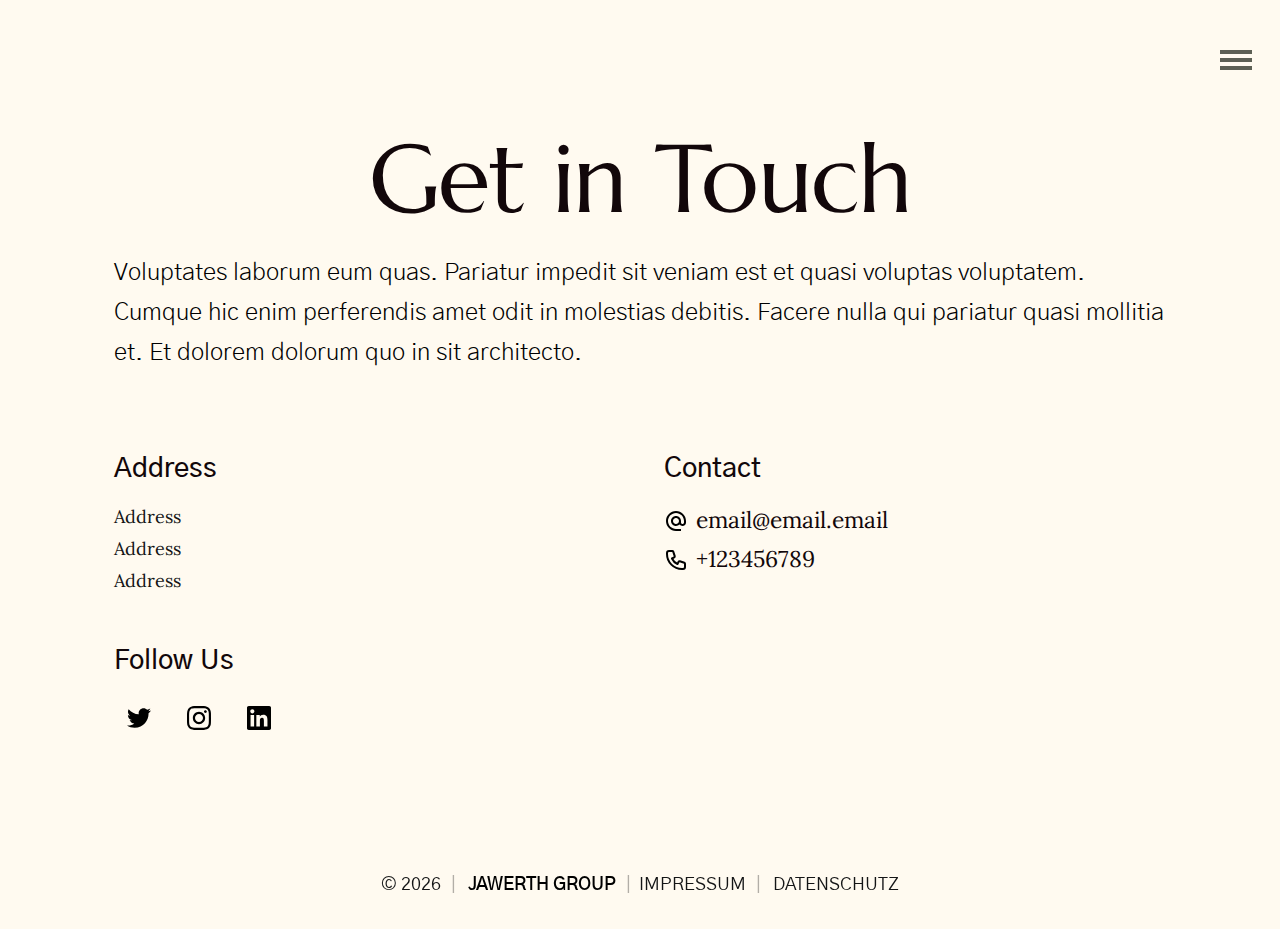
==== commit 63d57797: "background updates" ====
--- a/contact.html
+++ b/contact.html
@@ -31,7 +31,9 @@
 </head>
 
 <body>
-   
+    
+    <!-- <img src="images/p4.svg" style="position: fixed; top: 0; opacity: .03; z-index: -20;" alt=""> -->
+    <div id="parallax"></div>
     
     <div class="nav-toggle">
         <div class="nav-toggle-bar"></div>
@@ -168,7 +170,7 @@
 
     </section> 
 
-
+    
 
     <section style="padding-top: 10%;">
 
@@ -200,6 +202,9 @@
     </section> 
 
     <script src="js/nav.js"></script>
+    <script>
+    
+    </script>
 
 </body>
 
--- a/css/styles.css
+++ b/css/styles.css
@@ -517,6 +517,11 @@
   appearance: none;
 }
 
+
+.landing {
+  padding-top: 14rem;
+}
+
 /* ===================================================================
  * # GRID v4.0.0
  *
@@ -1785,7 +1790,7 @@
 } */
 
 
-
+/* 
 
 #preloader {
   position: fixed;
@@ -1830,10 +1835,10 @@
 
 #loader > div:nth-of-type(3) {
   left: -15px;
-}
+} */
 
 /* dots jump */
-.dots-jump > div {
+/* .dots-jump > div {
   -webkit-animation: dots-jump 1.2s infinite ease;
   animation: dots-jump 1.2s infinite ease;
   animation-delay: 0.2s;
@@ -1873,10 +1878,10 @@
   80% {
     top: 0;
   }
-}
+} */
 
 /* dots fade */
-.dots-fade > div {
+/* .dots-fade > div {
   -webkit-animation: dots-fade 1.6s infinite ease;
   animation: dots-fade 1.6s infinite ease;
   animation-delay: 0.4s;
@@ -1916,10 +1921,10 @@
   80% {
     opacity: 1;
   }
-}
+} */
 
 /* dots pulse */
-.dots-pulse > div {
+/* .dots-pulse > div {
   -webkit-animation: dots-pulse 1.2s infinite ease;
   animation: dots-pulse 1.2s infinite ease;
   animation-delay: 0.2s;
@@ -1962,7 +1967,7 @@
   80% {
     transform: scale(1);
   }
-}
+} */
 
 /* ------------------------------------------------------------------- 
  * ## page loaded
@@ -1986,7 +1991,7 @@
  *
  *
  * ------------------------------------------------------------------- */
-fieldset {
+/* fieldset {
   border: none;
 }
 
@@ -2106,7 +2111,7 @@
   margin: 0;
   position: relative;
   top: 2px;
-}
+} */
 
 /* ------------------------------------------------------------------- 
  * ## style placeholder text
@@ -2286,7 +2291,7 @@
  *
  *
  * ------------------------------------------------------------------- */
-table {
+/* table {
   border-width: 0;
   width: 100%;
   max-width: 100%;
@@ -2321,7 +2326,7 @@
 .table-responsive {
   overflow-x: auto;
   -webkit-overflow-scrolling: touch;
-}
+} */
 
 /* ===================================================================
  * # COMPONENTS
@@ -2811,15 +2816,17 @@
   margin-bottom: 0;
   margin-left: 0.4rem;
   position: relative;
+  text-transform: uppercase;
+  
 }
 
 .text-pretitle::before {
   content: "";
   display: block;
-  height: 1px;
+  height: 2px;
   width: 5.6rem;
   background-color: var(--color-2-darker);
-  opacity: 0.15;
+  opacity: 0.5;
   position: absolute;
   top: 50%;
   right: calc(100% + 1.6rem);
@@ -2883,7 +2890,10 @@
 
 @media screen and (max-width: 800px) {
   .text-pretitle {
-    font-size: var(--text-sm);
+    font-size: var(--text-md);
+    text-align: center;
+    
+  
   }
 
   .text-huge-title {
@@ -3112,15 +3122,16 @@
 /* --------------------------------------------------------------------
  * ## intro header
  * -------------------------------------------------------------------- */
-.jg_intro {
-  width: 10vw;
+/* .jg_intro {
+  width: auto;
   height: var(--header-height);
   position: absolute;
   top: 0;
   left: 0;
-}
+} */
 
 .jg_intro {
+  /* width: auto; */
   z-index: 4;
   position: absolute;
   top: 2.4rem;
@@ -3599,6 +3610,9 @@
   .s-intro__scroll {
     left: calc(100% - 2.8rem);
   }
+  .landing {
+    padding-top: 9rem;
+  }
 }
 
 @media screen and (max-width: 550px) {
@@ -3985,7 +3999,7 @@
 }
 
 .ss-copyright {
-  z-index: -2;
+  /* z-index: 0; */
   font-family: var(--font-2);
   font-size: calc(var(--text-size) * 0.95);
   line-height: var(--vspace-0_875);
@@ -4044,7 +4058,7 @@
     display: none;
   }
   .arrow {
-    /* display: none; */
+    display: none;
     /* top: 80%; */
   }
 }
@@ -5062,9 +5076,9 @@
  .nav-toggle {
 	 cursor: pointer;
 	 height: 2rem;
-	 left: calc(100% - (90px));
+	 left: calc(100% - (60px));
 	 position: fixed;
-	 top: 7rem;
+	 top: 5rem;
 	 width: 3.2rem;
 	 z-index: 9; 
    
@@ -5153,7 +5167,7 @@
   cursor: pointer;
   transition: color 0.4s ease;
   text-decoration: none;
-  font-size: 6vh;
+  font-size: 9vw;
   font-family: var(--font-3);
   font-weight: 600;
   color: #666666;
@@ -5181,11 +5195,37 @@
   transition: width 0.4s ease;
 }
 
-@media (max-width: 1023px) {
+/* @media (max-width: 1023px) {
   .nav-toggle {
     position: fixed;
-    top: calc(100% - (100px));
+    top: calc(100% - (90px));
     left: calc(100% - (90px));
     z-index: 999;
   }
-}+} */
+@media (min-width: 1023px) {
+  .nav ul > li > a {
+   
+    font-size: 3vw;
+    
+  }
+}
+
+
+/* parallax */
+
+#parallax {
+  position: fixed;
+  opacity: .02;
+  top: -10%;
+  /* left: 0; */
+  width: 100%;
+  height: 130vh;
+  
+  background-image: url(https://raw.githubusercontent.com/fugabi/dev/main/devdrafts/background/p3.svg), url(https://raw.githubusercontent.com/fugabi/dev/main/devdrafts/background/p2.svg), url(https://raw.githubusercontent.com/fugabi/dev/main/devdrafts/background/p1.svg);
+  /* background-size: contain; */
+  background-repeat: no-repeat;
+  /* background-position:center center; */
+  background-position: 50% 50%;
+  
+}
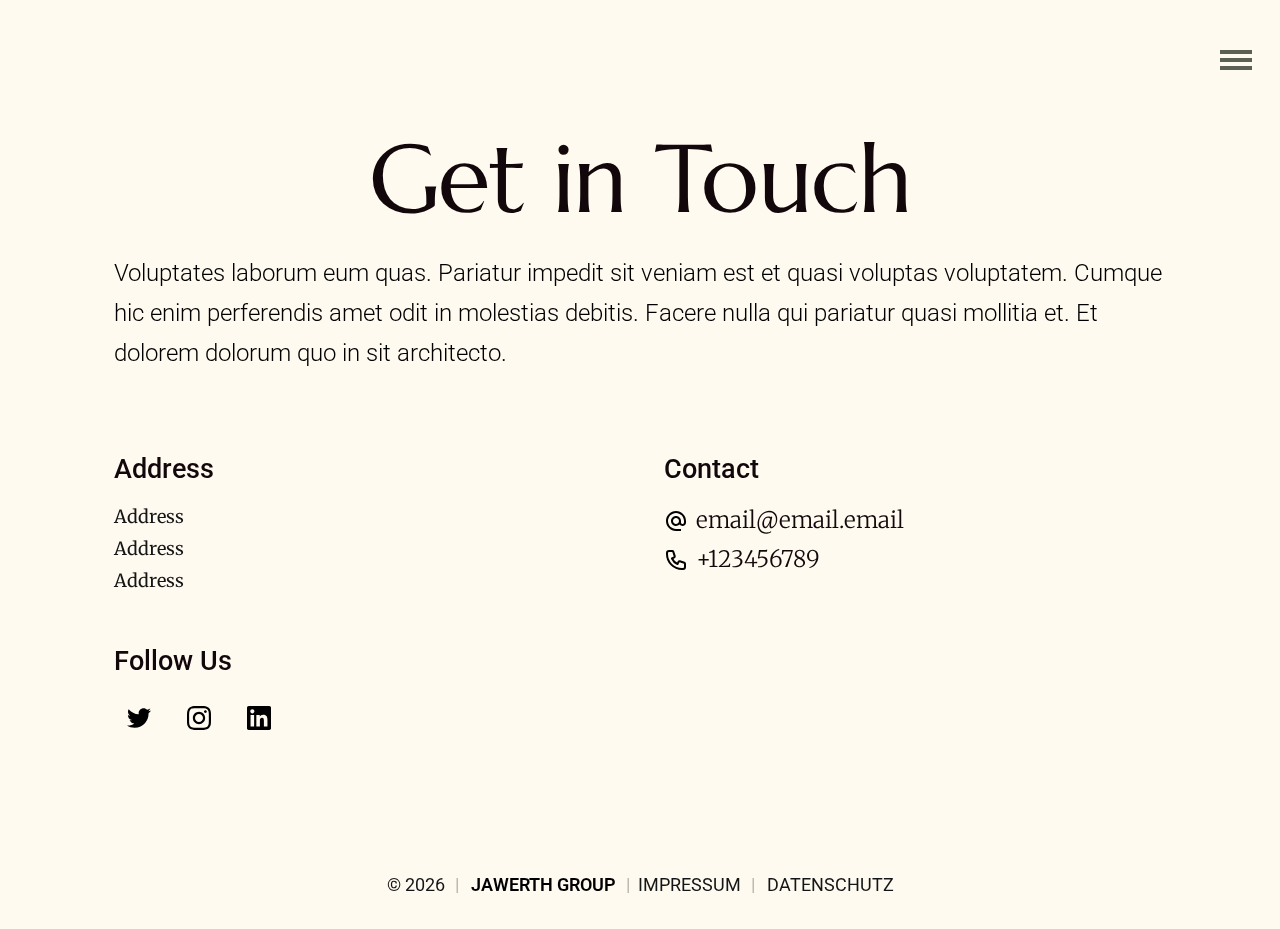
==== commit a297bfe4: "cleaning up" ====
--- a/contact.html
+++ b/contact.html
@@ -2,25 +2,12 @@
 <html class="no-js" lang="en">
 <head>
 
-    <!--- basic page needs
-    ================================================== -->
     <meta charset="utf-8">
     <title>Contact</title>
     <meta name="description" content="">
     <meta name="author" content="">
-
-    <!-- mobile specific metas
-    ================================================== -->
     <meta name="viewport" content="width=device-width, initial-scale=1">
-
-    <!-- CSS
-    ================================================== -->
-    <!-- <link rel="stylesheet" href="css/vendor.css"> -->
     <link rel="stylesheet" href="css/styles.css">
-    
-
-    <!-- favicons
-    ================================================== -->
     <link rel="apple-touch-icon" sizes="180x180" href="apple-touch-icon.png">
     <link rel="icon" type="image/png" sizes="32x32" href="xfavicon-32x32.png">
     <link rel="icon" type="image/png" sizes="16x16" href="xfavicon-16x16.png">
@@ -31,8 +18,6 @@
 </head>
 
 <body>
-    
-    <!-- <img src="images/p4.svg" style="position: fixed; top: 0; opacity: .03; z-index: -20;" alt=""> -->
     <div id="parallax"></div>
     
     <div class="nav-toggle">
@@ -48,30 +33,6 @@
                 <li><a href="contact.html">Contact</a></li>
         </ul>
     </nav>
-
-    
-
-   
-    <!-- <div class="outer-menu">
-        <input id="box" class="checkbox-toggle" type="checkbox" />
-        <div class="hamburger">
-          <div></div>
-        </div>
-        <div class="menu">
-          <div>
-            <ul id="menuUl">
-                <li><a href="index.html">Home</a></li>
-                <li><a href="research.html">Research</a></li>
-                <li><a href="members.html">Members</a></li>
-                <li><a href="publications.html">Publications</a></li>
-                <li><a href="contact.html">Contact</a></li>
-              </ul>
-            </div>
-        </div>
-      </div> -->
-
-
-
     <section>
 
 
@@ -155,34 +116,16 @@
                 </div>
                 
             </div>
-
-        
+          </div>
+     
+    </section> 
 
 
-            </div>
-     
-        
-
-
-
-  
-
-
-    </section> 
-
-    
-
     <section style="padding-top: 10%;">
-
-
         <div class="row">
             <div class="column">
-  
-                <div class="row tab-content__item-header">
-                    
+                  <div class="row tab-content__item-header">
                 </div>
-  
-                
                 <footer>
                     <div class="ss-copyright link-list">
                        <div>
@@ -193,19 +136,14 @@
                         <span><a href="impressum.html">IMPRESSUM</a></span> 
                         <span><a href="datenschutz.html">DATENSCHUTZ</a></span> 
                        </div>
-                        
                     </div>
                 </footer>
             </div>
-  
-            </div>
+          </div>
     </section> 
 
-    <script src="js/nav.js"></script>
-    <script>
+    <script src="js/navpar.js"></script>
     
-    </script>
-
 </body>
 
 </html>
--- a/css/styles.css
+++ b/css/styles.css
@@ -1,9 +1,9 @@
 
-@import url("https://fonts.googleapis.com/css2?family=Lora:ital,wght@0,400;0,500;0,600;1,400;1,500;1,600&family=Marcellus&family=Gothic+A1:wght@300;400;500;600;700&display=fallback");
+@import url("https://fonts.googleapis.com/css2?family=Merriweather:ital,wght@0,400;0,500;0,600;1,400;1,500;1,600&family=Marcellus&family=Roboto:wght@300;400;500;600;700&display=swap");
 
 :root {
-  --font-1: "Lora", serif;
-  --font-2: "Gothic A1", sans-serif;
+  --font-1: "Merriweather", serif;
+  --font-2: "Roboto", sans-serif;
   --font-3: "Marcellus", serif;
 
   /* monospace
@@ -469,13 +469,6 @@
   height: auto;
 }
 
-/* svg,
-img,
-video 
-{
-    max-width : 100%;
-    height    : auto;
-} */
 
 pre {
   overflow: auto;
@@ -1195,26 +1188,6 @@
   color: var(--color-text);
 }
 
-/* links
- */
-/* a {
-    color         : var(--color-2);
-    border-bottom : 1px solid var(--color-2);
-    transition    : all 0.3s ease-in-out;
-}
-
-a:focus,
-a:hover,
-a:active {
-    color         : black;
-    border-bottom : 1px solid black;
-}
-
-a:hover,
-a:active {
-    outline : 0;
-} */
-
 /* headings
  */
 h1,
@@ -1710,30 +1683,6 @@
   margin-bottom: var(--vspace-1);
 }
 
-/* ===================================================================
- * # PRELOADER
- * 
- * 
- * -------------------------------------------------------------------
- * - markup:
- *
- * <div id="preloader">
- *     <div id="loader" class="dots-fade">
- *         <div></div>
- *         <div></div>
- *         <div></div>
- *     </div>
- * </div>
- *
- * - loader class:
- * <dots-fade | dots-jump | dots-pulse>
- *
- * ------------------------------------------------------------------- */
-
-
-
-
-
 
  .fade-in {
 	-webkit-animation: fade-in 2.6s cubic-bezier(0.390, 0.575, 0.565, 1.000) both;
@@ -1757,216 +1706,6 @@
   }
 }
 
-/* 
-
-.fade-in-bottom {
-	-webkit-animation: fade-in-bottom 0.6s cubic-bezier(0.390, 0.575, 0.565, 1.000) both;
-	        animation: fade-in-bottom 0.6s cubic-bezier(0.390, 0.575, 0.565, 1.000) both;
-}
-
- @-webkit-keyframes fade-in-bottom {
-  0% {
-    -webkit-transform: translateY(50px);
-            transform: translateY(50px);
-    opacity: 0;
-  }
-  100% {
-    -webkit-transform: translateY(0);
-            transform: translateY(0);
-    opacity: 1;
-  }
-}
-@keyframes fade-in-bottom {
-  0% {
-    -webkit-transform: translateY(50px);
-            transform: translateY(50px);
-    opacity: 0;
-  }
-  100% {
-    -webkit-transform: translateY(0);
-            transform: translateY(0);
-    opacity: 1;
-  }
-} */
-
-
-/* 
-
-#preloader {
-  position: fixed;
-  display: flex;
-  flex-flow: row wrap;
-  justify-content: center;
-  align-items: center;
-  background: var(--color-preloader-bg);
-  z-index: 500;
-  height: 100vh;
-  width: 100%;
-  opacity: 1;
-  overflow: hidden;
-}
-
-.no-js #preloader {
-  display: none;
-}
-
-#loader {
-  position: relative;
-  width: 6px;
-  height: 6px;
-  padding: 0;
-  display: inline-block;
-}
-
-#loader > div {
-  content: "";
-  background: var(--color-loader);
-  width: 4px;
-  height: 4px;
-  position: absolute;
-  top: 0;
-  left: 0;
-  border-radius: 50%;
-}
-
-#loader > div:nth-of-type(1) {
-  left: 15px;
-}
-
-#loader > div:nth-of-type(3) {
-  left: -15px;
-} */
-
-/* dots jump */
-/* .dots-jump > div {
-  -webkit-animation: dots-jump 1.2s infinite ease;
-  animation: dots-jump 1.2s infinite ease;
-  animation-delay: 0.2s;
-}
-
-.dots-jump > div:nth-of-type(1) {
-  animation-delay: 0.4s;
-}
-
-.dots-jump > div:nth-of-type(3) {
-  animation-delay: 0s;
-}
-
-@-webkit-keyframes dots-jump {
-  0% {
-    top: 0;
-  }
-
-  40% {
-    top: -6px;
-  }
-
-  80% {
-    top: 0;
-  }
-}
-
-@keyframes dots-jump {
-  0% {
-    top: 0;
-  }
-
-  40% {
-    top: -6px;
-  }
-
-  80% {
-    top: 0;
-  }
-} */
-
-/* dots fade */
-/* .dots-fade > div {
-  -webkit-animation: dots-fade 1.6s infinite ease;
-  animation: dots-fade 1.6s infinite ease;
-  animation-delay: 0.4s;
-}
-
-.dots-fade > div:nth-of-type(1) {
-  animation-delay: 0.8s;
-}
-
-.dots-fade > div:nth-of-type(3) {
-  animation-delay: 0s;
-}
-
-@-webkit-keyframes dots-fade {
-  0% {
-    opacity: 1;
-  }
-
-  40% {
-    opacity: 0.2;
-  }
-
-  80% {
-    opacity: 1;
-  }
-}
-
-@keyframes dots-fade {
-  0% {
-    opacity: 1;
-  }
-
-  40% {
-    opacity: 0.2;
-  }
-
-  80% {
-    opacity: 1;
-  }
-} */
-
-/* dots pulse */
-/* .dots-pulse > div {
-  -webkit-animation: dots-pulse 1.2s infinite ease;
-  animation: dots-pulse 1.2s infinite ease;
-  animation-delay: 0.2s;
-}
-
-.dots-pulse > div:nth-of-type(1) {
-  animation-delay: 0.4s;
-}
-
-.dots-pulse > div:nth-of-type(3) {
-  animation-delay: 0s;
-}
-
-@-webkit-keyframes dots-pulse {
-  0% {
-    -webkit-transform: scale(1);
-    transform: scale(1);
-  }
-
-  40% {
-    -webkit-transform: scale(1.1);
-    transform: scale(1.3);
-  }
-
-  80% {
-    -webkit-transform: scale(1);
-    transform: scale(1);
-  }
-}
-
-@keyframes dots-pulse {
-  0% {
-    transform: scale(1);
-  }
-
-  40% {
-    transform: scale(1.3);
-  }
-
-  80% {
-    transform: scale(1);
-  }
 } */
 
 /* ------------------------------------------------------------------- 
@@ -1986,183 +1725,6 @@
   transition: opacity 0.9s ease-in-out;
 }
 
-/* ===================================================================
- * # FORM
- *
- *
- * ------------------------------------------------------------------- */
-/* fieldset {
-  border: none;
-}
-
-input[type="email"],
-input[type="number"],
-input[type="search"],
-input[type="text"],
-input[type="tel"],
-input[type="url"],
-input[type="password"],
-textarea,
-select {
-  --input-height: var(--vspace-2);
-  --input-line-height: var(--vspace-1);
-  --input-vpadding: calc((var(--input-height) - var(--input-line-height)) / 2);
-  display: block;
-  height: var(--input-height);
-  padding: var(--input-vpadding) 0 calc(var(--input-vpadding) - 1px);
-  border: 0;
-  outline: 0;
-  color: var(--color-text-light);
-  font-family: var(--font-2);
-  font-size: calc(var(--text-size) * 0.8);
-  line-height: var(--input-line-height);
-  max-width: 100%;
-  background: transparent;
-  border-bottom: 1px solid var(--color-border);
-  transition: all 0.3s ease-in-out;
-}
-
-.ss-custom-select {
-  position: relative;
-  padding: 0;
-}
-
-.ss-custom-select select {
-  -webkit-appearance: none;
-  -moz-appearance: none;
-  appearance: none;
-  text-indent: 0.01px;
-  text-overflow: "";
-  margin: 0;
-  vertical-align: middle;
-  line-height: var(--vspace-1);
-}
-
-.ss-custom-select select option {
-  padding-left: 2rem;
-  padding-right: 2rem;
-  background-color: var(--color-body);
-}
-
-.ss-custom-select select::-ms-expand {
-  display: none;
-}
-
-.ss-custom-select::after {
-  border-bottom: 1px solid white;
-  border-right: 1px solid white;
-  content: "";
-  display: block;
-  height: 8px;
-  width: 8px;
-  margin-top: -7px;
-  pointer-events: none;
-  position: absolute;
-  right: 2.4rem;
-  top: 50%;
-  transition: all 0.15s ease-in-out;
-  transform-origin: 66% 66%;
-  transform: rotate(45deg);
-}
-
-textarea {
-  min-height: calc(8 * var(--space));
-}
-
-input[type="email"]:focus,
-input[type="number"]:focus,
-input[type="search"]:focus,
-input[type="text"]:focus,
-input[type="tel"]:focus,
-input[type="url"]:focus,
-input[type="password"]:focus,
-textarea:focus,
-select:focus {
-  color: var(--color-text);
-  border-bottom: 1px solid black;
-}
-
-label,
-legend {
-  font-family: var(--font-2);
-  font-weight: 500;
-  font-size: var(--text-sm);
-  line-height: var(--vspace-0_5);
-  margin-bottom: var(--vspace-0_5);
-  color: var(--color-text-dark);
-  display: block;
-}
-
-input[type="checkbox"],
-input[type="radio"] {
-  display: inline;
-}
-
-label > .label-text {
-  display: inline-block;
-  margin-left: 1rem;
-  font-family: var(--font-2);
-  font-weight: 400;
-  line-height: inherit;
-}
-
-label > input[type="checkbox"],
-label > input[type="radio"] {
-  margin: 0;
-  position: relative;
-  top: 2px;
-} */
-
-/* ------------------------------------------------------------------- 
- * ## style placeholder text
- * ------------------------------------------------------------------- */
-::-webkit-input-placeholder {
-  /* WebKit, Blink, Edge */
-  color: var(--color-placeholder);
-}
-
-:-moz-placeholder {
-  /* Mozilla Firefox 4 to 18 */
-  color: var(--color-placeholder);
-  opacity: 1;
-}
-
-::-moz-placeholder {
-  /* Mozilla Firefox 19+ */
-  color: var(--color-placeholder);
-  opacity: 1;
-}
-
-:-ms-input-placeholder {
-  /* Internet Explorer 10-11 */
-  color: var(--color-placeholder);
-}
-
-::-ms-input-placeholder {
-  /* Microsoft Edge */
-  color: var(--color-placeholder);
-}
-
-::placeholder {
-  /* Most modern browsers support this now. */
-  color: var(--color-placeholder);
-}
-
-/* ------------------------------------------------------------------- 
- * ## change autocomplete styles in Chrome
- * ------------------------------------------------------------------- */
-input:-webkit-autofill,
-input:-webkit-autofill:hover,
-input:-webkit-autofill:focus,
-textarea:-webkit-autofill,
-textarea:-webkit-autofill:hover,
-textarea:-webkit-autofill:focus,
-select:-webkit-autofill,
-select:-webkit-autofill:hover,
-select:-webkit-autofill:focus {
-  -webkit-text-fill-color: var(--color-1);
-  transition: background-color 5000s ease-in-out 0s;
-}
 
 /* ===================================================================
  * # BUTTONS
@@ -2286,47 +1848,6 @@
   border-radius: 1000px !important;
 }
 
-/* ===================================================================
- * # TABLE
- *
- *
- * ------------------------------------------------------------------- */
-/* table {
-  border-width: 0;
-  width: 100%;
-  max-width: 100%;
-  font-family: var(--font-1);
-  border-collapse: collapse;
-}
-
-th,
-td {
-  padding: var(--vspace-0_5) 3.2rem calc(var(--vspace-0_5) - 1px);
-  text-align: left;
-  border-bottom: 1px solid var(--color-border);
-}
-
-th {
-  padding: var(--vspace-0_5) 3.2rem;
-  color: var(--color-text-dark);
-  font-family: var(--font-2);
-  font-weight: 500;
-}
-
-th:first-child,
-td:first-child {
-  padding-left: 0;
-}
-
-th:last-child,
-td:last-child {
-  padding-right: 0;
-}
-
-.table-responsive {
-  overflow-x: auto;
-  -webkit-overflow-scrolling: touch;
-} */
 
 /* ===================================================================
  * # COMPONENTS
@@ -2566,193 +2087,6 @@
   transition: all 0.5s;
 }
 
-/* ------------------------------------------------------------------- 
- * ## skillbars 
- * ------------------------------------------------------------------- */
-.skill-bars {
-  list-style: none;
-  margin: var(--vspace-2) 0 var(--vspace-1);
-}
-
-.skill-bars li {
-  height: 0.4rem;
-  background: var(--color-gray-2);
-  width: 100%;
-  margin-bottom: calc(var(--vspace-2) - 0.4rem);
-  padding: 0;
-  position: relative;
-}
-
-.skill-bars li strong {
-  position: absolute;
-  left: 0;
-  top: calc((var(--vspace-1) * 1.25) * -1);
-  font-family: var(--font-2);
-  font-weight: 500;
-  font-size: var(--text-xs);
-  line-height: var(--vspace-0_75);
-  text-transform: uppercase;
-  letter-spacing: 0.2em;
-  color: var(--color-text-dark);
-}
-
-.skill-bars li .progress {
-  background: black;
-  position: relative;
-  height: 100%;
-}
-
-.skill-bars li .progress span {
-  display: block;
-  font-family: var(--font-2);
-  color: white;
-  font-size: 1.1rem;
-  line-height: 1;
-  background: var(--color-black);
-  padding: var(--vspace-0_25);
-  border-radius: 4px;
-  position: absolute;
-  right: 0;
-  top: calc((var(--vspace-1) + 0.8rem) * -1);
-}
-
-.skill-bars li .progress span::after {
-  position: absolute;
-  left: 50%;
-  bottom: -10px;
-  margin-left: -5px;
-  width: 0;
-  height: 0;
-  border: 5px solid transparent;
-  border-top-color: var(--color-black, var(--color-black));
-  content: "";
-}
-
-.skill-bars li .percent5 {
-  width: 5%;
-}
-
-.skill-bars li .percent10 {
-  width: 10%;
-}
-
-.skill-bars li .percent15 {
-  width: 15%;
-}
-
-.skill-bars li .percent20 {
-  width: 20%;
-}
-
-.skill-bars li .percent25 {
-  width: 25%;
-}
-
-.skill-bars li .percent30 {
-  width: 30%;
-}
-
-.skill-bars li .percent35 {
-  width: 35%;
-}
-
-.skill-bars li .percent40 {
-  width: 40%;
-}
-
-.skill-bars li .percent45 {
-  width: 45%;
-}
-
-.skill-bars li .percent50 {
-  width: 50%;
-}
-
-.skill-bars li .percent55 {
-  width: 55%;
-}
-
-.skill-bars li .percent60 {
-  width: 60%;
-}
-
-.skill-bars li .percent65 {
-  width: 65%;
-}
-
-.skill-bars li .percent70 {
-  width: 70%;
-}
-
-.skill-bars li .percent75 {
-  width: 75%;
-}
-
-.skill-bars li .percent80 {
-  width: 80%;
-}
-
-.skill-bars li .percent85 {
-  width: 85%;
-}
-
-.skill-bars li .percent90 {
-  width: 90%;
-}
-
-.skill-bars li .percent95 {
-  width: 95%;
-}
-
-.skill-bars li .percent100 {
-  width: 100%;
-}
-
-/* --------------------------------------------------------------------
- * ## stats tabs
- * -------------------------------------------------------------------- */
-.stats-tabs {
-  padding: 0;
-  margin: var(--vspace-1) 0;
-}
-
-.stats-tabs li {
-  display: inline-block;
-  margin: 0 1.6rem var(--vspace-0_5) 0;
-  padding: 0 1.5rem 0 0;
-  border-right: 1px solid var(--color-border);
-}
-
-.stats-tabs li:last-child {
-  margin: 0;
-  padding: 0;
-  border: none;
-}
-
-.stats-tabs li a {
-  display: block;
-  font-family: var(--font-2);
-  font-size: var(--text-lg);
-  font-weight: 500;
-  line-height: var(--vspace-1_5);
-  border: none;
-  color: var(--color-text-dark);
-}
-
-.stats-tabs li a:hover {
-  color: var(--color-1);
-}
-
-.stats-tabs li a em {
-  display: block;
-  margin: 0;
-  font-family: var(--font-2);
-  font-size: calc(var(--text-size) * 0.8);
-  line-height: var(--vspace-0_5);
-  font-weight: 400;
-  font-style: normal;
-  color: var(--color-text-light);
-}
 
 /* ===================================================================
  * # PROJECT-WIDE SHARED STYLES
@@ -2785,25 +2119,6 @@
   margin: var(--vspace-0_5) var(--vspace-0_875) var(--vspace-0_5) 0;
 }
 
-/* responsive video container
- */
-/* .video-container {
-    position       : relative;
-    padding-bottom : 56.25%;
-    height         : 0;
-    overflow       : hidden;
-}
-
-.video-container iframe,
-.video-container object,
-.video-container embed,
-.video-container video {
-    position : absolute;
-    top      : 0;
-    left     : 0;
-    width    : 100%;
-    height   : 100%;
-} */
 
 /* ------------------------------------------------------------------- 
  * ## theme-specific typography classes
@@ -2814,13 +2129,17 @@
   font-weight: 300;
   margin-top: 0;
   margin-bottom: 0;
-  margin-left: 0.4rem;
-  position: relative;
+  /* margin-left: 0.4rem; */
+  position: absolute; 
+  
+  top: 70%;
+  left: 50%; 
+  transform: translate(-50%, -50%);
   text-transform: uppercase;
   
 }
 
-.text-pretitle::before {
+/* .text-pretitle::before {
   content: "";
   display: block;
   height: 2px;
@@ -2830,7 +2149,7 @@
   position: absolute;
   top: 50%;
   right: calc(100% + 1.6rem);
-}
+} */
 
 .text-huge-title {
   --text-huge: 11.2rem;
@@ -2926,7 +2245,7 @@
  * ------------------------------------------------------------------- */
 .s-intro {
   --header-height: 8.8rem;
-  --logo-width: 78px;
+  --logo-width: 120px;
   --text-display-size: 11.2rem;
   --text-multiplier: 1;
   z-index: 3;
@@ -2945,17 +2264,17 @@
   border: none;
 }
 
-.theme-particles .s-intro {
+/* .theme-particles .s-intro {
   background-color: #0d0e0c;
 }
 
 .theme-particles .s-intro .s-intro__content {
-  /* pointer-events : none; */
+  pointer-events : none;
 }
 
 .theme-particles .s-intro .s-intro-content__bottom {
   pointer-events: auto;
-}
+} */
 
 /* --------------------------------------------------------------------
  * ## intro background
@@ -3122,13 +2441,7 @@
 /* --------------------------------------------------------------------
  * ## intro header
  * -------------------------------------------------------------------- */
-/* .jg_intro {
-  width: auto;
-  height: var(--header-height);
-  position: absolute;
-  top: 0;
-  left: 0;
-} */
+
 
 .jg_intro {
   /* width: auto; */
@@ -3150,6 +2463,7 @@
   width: var(--logo-width);
   margin: 0;
   vertical-align: bottom;
+  max-width: 120px;
 }
 
 @media screen and (max-width: 700px) {
@@ -3176,10 +2490,12 @@
 .s-intro__content .text-pretitle,
 .s-intro__content .text-huge-title {
   color: white;
+  
 }
 
 .s-intro__content .text-pretitle::before {
   background-color: white;
+  
 }
 
 .s-intro__content-bottom {
@@ -3445,74 +2761,6 @@
   left: 0;
 }
 
-/* --------------------------------------------------------------------
- * ## intro transitions
- * -------------------------------------------------------------------- */
-/* .jg_intro,
-.s-intro__notify,
-.s-intro__content,
-.s-intro__scroll {
-    transition-timing-function : cubic-bezier(0.28, 0.12, 0.22, 1);
-    transition-duration        : .5s;
-    transition-delay           : 0s;
-    opacity                    : 0;
-} */
-/* 
-.jg_intro,
-.s-intro__notify {
-  transition-property: opacity, transform;
-  transform: translate(0, -100%);
-}
-
-.s-intro__content {
-  transition-property: opacity;
-}
-
-.s-intro__scroll {
-  transition-property: opacity, bottom;
-  bottom: -250px;
-}
-
-.no-js .jg_intro,
-.no-js .s-intro__notify,
-.no-js .s-intro__content,
-.no-js .s-intro__scroll,
-.ss-show .jg_intro,
-.ss-show .s-intro__notify,
-.ss-show .s-intro__content,
-.ss-show .s-intro__scroll {
-  opacity: 1;
-}
-
-.no-js .jg_intro,
-.no-js .s-intro__notify,
-.ss-show .jg_intro,
-.ss-show .s-intro__notify {
-  transform: translate(0, 0);
-}
-
-.no-js .s-intro__content,
-.ss-show .s-intro__content {
-    transition-duration : 1.5s;
-    transition-delay    : .5s;
-}
-
-.no-js .s-intro__scroll,
-.ss-show .s-intro__scroll {
-  transition-delay: 1s;
-  bottom: 0;
-}
-
-@media screen and (max-width: 360px) {
-  .s-intro__notify {
-    transform: translate(0, 100%);
-  }
-
-  .no-js .s-intro__notify,
-  .ss-show .s-intro__notify {
-    transition-delay: 1s;
-  }
-} */
 
 /* ------------------------------------------------------------------- 
  * responsive:
@@ -3638,7 +2886,7 @@
 
 @media screen and (max-width: 400px) {
   .s-intro {
-    --logo-width: 70px;
+    --logo-width: 90px;
   }
 
   .jg_intro {
@@ -3867,13 +3115,13 @@
   margin: var(--vspace-0_25) 0 var(--vspace-0_25);
   padding-left: var(--vspace-0_25);
   color: var(--color-2-darker);
-  /* border-bottom: 1px solid var(--color-border); */
+
 }
 
 .contact-email:focus,
 .contact-email:hover {
   color: var(--color-1-light);
-  /* border-bottom: 1px solid rgba(0, 0, 0, 0.5); */
+
 }
 
 .contact-align {
@@ -3908,80 +3156,6 @@
 .contact-number a:hover {
   color: var(--color-1);
 }
-
-/* ------------------------------------------------------------------- 
- * ## go top
- * ------------------------------------------------------------------- */
-/* .ss-go-top {
-  z-index: 2;
-  opacity: 0;
-  visibility: hidden;
-  transform: translate(0, 100%);
-  transition: all 0.6s cubic-bezier(0.28, 0.12, 0.22, 1);
-  position: fixed;
-  bottom: 6.4rem;
-  right: 3.6rem;
-}
-
-.ss-go-top svg {
-  height: 1.8rem;
-  width: 1.8rem;
-}
-
-.ss-go-top svg path {
-  fill: var(--color-2-darker);
-  transition: all 0.3s ease-in-out;
-}
-
-.ss-go-top.link-is-visible {
-  opacity: 1;
-  visibility: visible;
-  transform: translate(0, 0);
-}
-
-.ss-go-top .menu0 {
-  display: flex;
-  align-items: center;
-  justify-content: center;
-  text-decoration: none;
-  border: 0 none;
-  height: 5.6rem;
-  width: 5.6rem;
-  border-radius: 50%;
-  border: 0.15rem solid var(--color-2-darker);
-  transition: all 0.3s;
-  position: relative;
-}
-
-.ss-go-top .menu0:focus,
-.ss-go-top .menu0:hover {
-  background-color: var(--color-1-darker);
-  border-color: var(--color-1-darker);
-}
-
-.ss-go-top .menu0:focus svg path,
-.ss-go-top .menu0:hover svg path {
-  fill: var(--color-3-light);
-}
-
-.ss-go-top .menu0 span {
-  display: block;
-  width: 150px;
-  font-family: var(--font-2);
-  font-weight: 500;
-  font-size: calc(var(--text-size) * 0.5);
-  text-transform: uppercase;
-  letter-spacing: 0.35em;
-  color: var(--color-2-darker);
-  transform        : rotate(-90deg);
-  transform-origin: left bottom;
-  position: absolute;
-  left: calc(50% + var(--vspace-0_5));
-  bottom: calc(100% + 2.8rem);
-}
-.ss-go-top .menu0 > a {
-  color: red;
-} */
 
 /* ------------------------------------------------------------------- 
  * ## footer 
@@ -3999,7 +3173,7 @@
 }
 
 .ss-copyright {
-  /* z-index: 0; */
+
   font-family: var(--font-2);
   font-size: calc(var(--text-size) * 0.95);
   line-height: var(--vspace-0_875);
@@ -4031,20 +3205,7 @@
  * details
  * ------------------------------------------------------------------- */
 @media screen and (max-width: 1200px) {
-  /* .ss-go-top {
-        right : 2.8rem;
-    }
-
-    .ss-go-top svg {
-        height : 1.4rem;
-        width  : 1.4rem;
-    }
-
-    .ss-go-top a {
-        height : 5.2rem;
-        width  : 5.2rem;
-    } */
-
+ 
   .ss-copyright {
     flex-direction: column;
     align-items: center;
@@ -4063,11 +3224,6 @@
   }
 }
 
-/* @media screen and (max-width: 1100px) {
-    .ss-go-top a span {
-        display : none;
-    }
-} */
 
 @media screen and (max-width: 1000px) {
   .contact-email {
@@ -4159,267 +3315,19 @@
     display: block;
   }
 
-  /* .ss-copyright span::after {
-        display : none;
-    } */
-}
-
-/* @media screen and (max-width: 400px) {
-  .contact-email  {
-    font-size: 130px;
-  }
-
-  .contact-number .a {
-    font-size: var(--text-lg);
-    line-height: var(--vspace-0_5);
-  }
-} */
+}
+
+
 
 #soft {
   position: absolute;
   width: 100%;
   height: 100vh;
-  /* display: block; */
+  
   top: 0;
   left: 0;
-  /* z-index: -9999; */
-}
-
-/* nav1 */
-/* 
-menu nav {
-    background-color: rgba(0, 0, 0, .8);
-    position: absolute;
-    top: 0;
-    left: 0;
-    width: 100%;
-    height: 100%;
-    opacity: 0;
-    visibility: hidden;
-    transition: all 0.3s ease-in-out;
-}
-menu nav ul {
-    list-style-type: none;
-    padding: 0;
-    margin: auto;
-    position: absolute;
-    left: 50%;
-    top: 0;
-    transition: all 0.3s ease-in-out;
-    transform: translateX(-50%);
-  transform: translatey(50%);
-}
-menu nav ul > li {
-    transform: translateY(50px);
-    opacity: 0; 
-    text-decoration: none;
-}
-menu nav ul li > a {
-    display: block;
-    font-size: 2em;
-    text-decoration: none; 
-    padding: 10px 0;
-    text-align: center;
-    color: #fff;
-    font-weight: bold;
-    transition: all 0.2s ease-in-out;
-    text-shadow: 1px 1px 2px rgba(0, 0, 0, .5);
-}
-menu nav ul li a:hover {
-    color: #e84a5f;
-}
-.toggle-btn {
-    display: block;
-    position: absolute;
-    z-index: 10;
-    right: 30px;
-    top: 92vh;
-    cursor: pointer;
-}
-.toggle-btn .bar {
-    width: 30px;
-    height: 2px;
-    margin: 7px auto;
-    background-color: #fff;
-    transition: all 0.3s ease-in-out;
-    box-shadow: 0 0 3px 1px rgba(0, 0, 0, .3);
-}
-.toggle-btn .bar:nth-child(2) {
-    width: 20px;
-}
-#toggle:checked ~ nav {
-    opacity: 1;
-    visibility: visible;
-}
-#toggle:checked ~ nav ul {
-    top: 40%;
-}
-#toggle:checked ~ nav ul li {
-    transform: translateY(0px);
-    opacity: 1;
-}
-#toggle:checked ~ nav ul li:nth-child(1) {
-    transition: all 0.3s cubic-bezier(0.6, 0, 0.8, 1.5) 0.1s;
-}
-#toggle:checked ~ nav ul li:nth-child(2) {
-    transition: all 0.3s cubic-bezier(0.6, 0, 0.8, 1.5) 0.2s;
-}
-#toggle:checked ~ nav ul li:nth-child(3) {
-    transition: all 0.3s cubic-bezier(0.6, 0, 0.8, 1.5) 0.3s;
-}
-#toggle:checked ~ nav ul li:nth-child(4) {
-    transition: all 0.3s cubic-bezier(0.6, 0, 0.8, 1.5) 0.4s;
-}
-#toggle:checked ~ nav ul li:nth-child(5) {
-    transition: all 0.3s cubic-bezier(0.6, 0, 0.8, 1.5) 0.5s;
-}
-#toggle:checked ~ nav ul li:nth-child(6) {
-    transition: all 0.3s cubic-bezier(0.6, 0, 0.8, 1.5) 0.6s;
-}
-#toggle:checked + label.toggle-btn .bar {
-    background-color: red;
-}
-#toggle:checked + label.toggle-btn .bar:nth-child(2) {
-    transform: translateX(50px);
-    opacity: 0;
-}
-#toggle:checked + label.toggle-btn .bar:nth-child(1) {
-    transform: translateY(10px) rotate(45deg);
-}
-#toggle:checked + label.toggle-btn .bar:nth-child(3) {
-    transform: translateY(-8px) rotate(-45deg);
-} */
-
-/* menu */
-/* ul {
-    display: flex;
-    flex-direction: column;
-    align-items: start;
-    list-style-type: none;
-}
-ul li {
-    padding: 1px 0;
-}
-ul li a {
-    position: relative;
-    display: block;
-    padding: 4px 0;
-    font-family: Lato, sans-serif;
-    color: #616161;
-    text-decoration: none;
-    text-transform: uppercase;
-    transition: 0.5s;
-    border-bottom: 0px;
-    
-}
-ul li a::after {
-    position: absolute;
-    content: "";
-    top: 100%;
-    left: 0;
-    width: 100%;
-    height: 3px;
-    background: #616161;
-    transform: scaleX(0);
-    transform-origin: right;
-    transition: transform 0.5s;
-    text-decoration: none;
-}
-ul li a:hover {
-    color: #95a5a6;
-    border-bottom: 0px;
-}
-ul li a:hover::after {
-    transform: scaleX(1);
-    transform-origin: left;
-} */
-
-/* menu3 */
-/* .menu {
-    font-weight: 200;
-    font-family: Lato, sans-serif;
-    color: gray;
-    width: 200px;
-    height: 100%;
-    padding-left: 100px;
-    margin-right: 20px;
-    position: absolute;
-    z-index: 100;
-    letter-spacing: 3px;
-    right: -100px;
-    transition: all 0.3s;
-    -webkit-transition: all 0.3s;
   
-    opacity: 1;
-    transition: 0.3s;
-}
-
-
-
-.menu:hover, .menu:focus {
-    transform: translate3d(-130px, 0, 0);
-    animation-timing-function: 1s ease-in; 
-    
-}
-.menu .title {
-    top: 48%;
-    position: absolute;
-    -webkit-transform: translateY(-50%);
-    -ms-transform: translateY(-50%);
-    transform: translateY(-50%);
-    transform: rotate(-90deg);
-    left: 30px;
-    margin-right: 10px;
-    font-weight: 600;
-    font-size: 15px;
-  
-}
-
-
-.menu .nav {
-    position: absolute;
-    top: 50%;
-    -webkit-transform: translateY(-50%);
-    -ms-transform: translateY(-50%);
-    transform: translateY(-50%);
-    font-weight: 100;  
-    border-left: 1px red dotted; 
-    padding-right: 7px; 
-    margin-bottom: 4px;
-    text-transform: uppercase;
-    font-size: 13px;
-    
-}
-
-
-
-
-.menu .nav li {
-    padding-bottom: 40px;
-    list-style-type: none;
-}
-.menu .nav li a {
-    display: block;
-    text-decoration: none;
-    color: inherit;
-    transition: all 0.3s;
-    -webkit-transition: all 0.3s;
-    border-bottom: 0px;
-    line-height: 3px;
-}
-.menu .nav li a:hover {
-    color: #aaa;
-} */
-
-/* menuas */
-/* hamburger */
-
-/* .flex-center {
-    display: flex;
-    align-items: center;
-    justify-content: center;
-    
-  } */
+}
 
 
 .publications {
@@ -4453,268 +3361,10 @@
   }
 }
 
-/* members */
-/* 
-.band {
-    width: 90%;
-    max-width: 1240px;
-    margin: 0 auto;
-    display: grid;
-    grid-template-columns: 1fr;
-    grid-template-columns: 1fr 1fr;
-    grid-template-rows: auto;
-    grid-gap: 20px;
-}
-@media (min-width: 30em) {
-    .band {
-        grid-template-columns: 1fr 1fr;
-   }
-}
-@media (min-width: 60em) {
-    .band {
-        grid-template-columns: repeat(2, 1fr);
-   }
-}
-
-@media (max-width: 60em) {
-    .band {
-        grid-template-columns: 1fr;
-   }
-}
-
-.card {
-    background: white;
-    text-decoration: none;
-    color: #444;
-    box-shadow: 0 2px 5px rgba(0, 0, 0, 0.1);
-    display: flex;
-    flex-direction: column;
-    min-height: 100%;
-    position: relative;
-    top: 0;
-    transition: all 0.1s ease-in;
-}
-.card:hover {
-    top: -3px;
-    box-shadow: 0 4px 5px rgba(0, 0, 0, 0.2);
-}
-.card article {
-    padding: 20px;
-    flex: 1;
-    display: flex;
-    flex-direction: column;
-    justify-content: space-between;
-}
-.card h1 {
-    font-size: 20px;
-    margin: 0;
-    color: #333;
-}
-.card p {
-    flex: 1;
-    line-height: 1.4;
-}
-.card span {
-    font-size: 12px;
-    font-weight: bold;
-    color: #999;
-    text-transform: uppercase;
-    letter-spacing: 0.05em;
-    margin: 2em 0 0 0;
-}
-.card .thumb {
-    padding-bottom: 80%;
-    background-size: cover;
-    background-position: center center;
-} */
-/* @media (min-width: 60em) {
-    .item-1 {
-        grid-column: 1 / span 2;
-   }
-    .item-1 h1 {
-        font-size: 24px;
-   }
-} */
-
-/* video gallery */
-
-/* #vcontainter {
-    display: flex; 
-    flex-direction: row;
-    justify-content: center;
-    flex-wrap: wrap;
-   
-    padding: 0;
-    margin: 0;
-}
-
-.vcontainer .video {
-    height: 15rem;
-    width: 25rem;
-    margin: 2rem;
-    box-shadow: 0 .5rem 1rem rgba(0, 0, 0, .5);
-    overflow: hidden;
-    border-radius: 1rem;
-}
-
-.vcontainer .video video {
-    height: 100%;
-    width: 100%;
-    object-fit: cover;
-    outline: none;
-
-}
-.vcontainer .video video:hover {
-    transition: .2s linear;
-    transform: scale(1.3);
-    
-}
-.vcontainer .video .active {
-    position: fixed;
-    top: 50%; left: 50%;
-    transform: translate(-50%, -50%);
-    height: auto;
-    width: 80%;
-    box-shadow: 0 0 0 100vh rgba(0, 0, 0, .7);
-    z-index: 2;
-}
-.vcontainer .video .active:hover {
-    transition: none;
-    transform: translate(-50%, -50%);
-} */
-
-/* video gallery */
-
-/*   
-  .video-gallery {
-display: flex;
-flex-direction: row;
-
-
-    display: grid;
-    grid-template-columns: repeat(auto-fit, minmax(370px, 1fr));
-    grid-gap: 15px;
-    max-width: 1100px;
-    padding: 15px; 
-    margin: 0 auto;
-    box-sizing: border-box;
-  }
-  
-  .video-gallery .gallery-item {
-    position: relative;
-    width: 100%;
-    height: 300px;
-    background: rgba(250, 250, 250, 0.74);
-    cursor: pointer;
-    overflow: hidden;
-    padding: 30px;
-  }
-  
-  .video-gallery .gallery-item img {
-    position: relative;
-    display: block;
-    width: 115%;
-    height: 300px;
-    object-fit: fill;
-    opacity: .5;
-    transition: opacity .35s, transform .35s;
-    transition: all 350ms ease-in-out;
-    transform: translate3d(-23px, 0, 0);
-    backface-visibility: hidden;
-  }
-  
-  .north-cascades-img {
-    object-position: 50% 30%;
-  }
-  
-  .video-gallery .gallery-item .gallery-item-caption {
-    padding: 32px;
-    font-size: 1em;
-    color: #fff;
-    text-transform: uppercase;
-  }
-  
-  .video-gallery .gallery-item .gallery-item-caption,
-  .video-gallery .gallery-item .gallery-item-caption > a {
-    position: absolute;
-    top: 0;
-    left: 0;
-    width: 100%;
-    height: 100%;
-  }
-  
-  .video-gallery .gallery-item h2 {
-    font-weight: 300;
-    overflow: hidden;
-    padding: 12px 0;
-  }
-  
-  .video-gallery .gallery-item h2,
-  .video-gallery .gallery-item p {
-    position: relative;
-    margin: 0;
-    z-index: 1;
-    pointer-events: none;
-  }
-  
-  .video-gallery .gallery-item p {
-    letter-spacing: 1px;
-    font-size: 12px;
-    padding: 12px 0;
-    opacity: 0;
-    transition: opacity 0.35s, transform 0.35s;
-    transform: translate3d(10%, 0, 0);
-  }
-  
-  .video-gallery .gallery-item:hover img {
-    opacity: 0.3;
-    transform: translate3d(0, 0, 0);
-  }
-  
-  .video-gallery .gallery-item .gallery-item-caption {
-    text-align: left;
-  }
-  
-  .video-gallery .gallery-item h2::after {
-    content: "";
-    position: absolute;
-    bottom: 0;
-    left: 0;
-    width: 15%;
-    height: 1px;
-    background: #fff;
-    transition: transform 0.3s;
-    transform: translate3d(-100%, 0, 0);
-  }
-  
-  .video-gallery .gallery-item:hover h2::after {
-    transform: translate3d(0, 0, 0);
-  }
-  
-  .video-gallery .gallery-item:hover p {
-    opacity: 1;
-    transform: translate3d(0, 0, 0);
-  }
-  
-  
-  @media screen and (max-width: 1447px) {
-    .video-gallery {
-      width: 100%;
-      padding: 15px;    
-  flex-direction: column;
-    }
-    .video-gallery .gallery-item {
-      width: 85%;
-      margin: 0 auto; 
-      width: 100%;
-    }
-  }
-  */
 
 .videoWrapper {
   
   position: relative;
-  /* padding-bottom: 56.25%; */
   padding-bottom: 100%;
   height: 0;
   
@@ -4737,11 +3387,8 @@
 .videoWrapper video {
   box-shadow: 0 15px 26px rgba(0, 0, 0, 0.4);
   position: absolute;
-  /* top: 0;
-  left: 0; */
   width: auto;
   max-width: 100%;
-  /* max-width: 400px; */
   height: 100%;
   margin: auto;
 }
@@ -4778,7 +3425,6 @@
   align-items: center;
   max-width: 1000px;
   margin: auto;
-  /* color: #333; */
   border-radius: 6px;
   margin-bottom: 50px;
   text-decoration: none;
@@ -4811,7 +3457,6 @@
   text-transform: capitalize;
   color: #606161;
   font-weight: 600;
-  /* font-family: 'Lato', sans-serif; */
 }
 
 .team-item .content .rounded {
@@ -4825,7 +3470,7 @@
   height: 3px;
   border-radius: 6px;
   background-image: linear-gradient(to right, #5f5f5fd3, #66e440);
-  /* background: #2bb769; */
+ 
   margin-left: 0;
   margin-top: 10px;
   margin-bottom: 10px;
@@ -4862,34 +3507,9 @@
   }
 }
 
-/*   
-  
-  .js-is-hidden {
-	display: none;
-} */
-/* 
-
-.footer {
-    position: absolute;
-    right: 0;
-    bottom: 0;
-    left: 0;
-    padding: 2rem;
-    text-align: center;
-    display: flex;
-    flex-direction: row; 
-    justify-content: space-between; 
-    font-size: 16px;
-  }
-.footer p {
-    margin-bottom: 0px;
-    text-transform: uppercase;
-} */
-/* arrow */
 .arrow {
   position: absolute;
-  top: 90%;
-  /* left: calc(100% - 6.2rem); */
+  top: 95%;
   left: 50%;
   transform: translate(-50%, -50%);
 }
@@ -4943,9 +3563,6 @@
   -webkit-text-fill-color: transparent; 
   -moz-background-clip: text;
   -moz-text-fill-color: transparent;
-
-  /* color: var(--color-2); */
-  /* color: #66e440; */
   font-size: calc(var(--text-size) * 0.9);
   text-transform: uppercase;
   cursor: pointer;
@@ -5134,7 +3751,6 @@
 	 font-size: 2rem;
 	 height: 100vh;
 	 left: 110vw;
-	 /* padding: 6rem 2rem 2rem 2rem; */
 	 position: fixed;
 	 top: 0;
 	 transition: left 0.5s;
@@ -5191,18 +3807,11 @@
   width: 0;
   height: 0.4vh;
   background-image: linear-gradient(to right, #666666, #66e440);
-  /* background: #fd0000; */
+
   transition: width 0.4s ease;
 }
 
-/* @media (max-width: 1023px) {
-  .nav-toggle {
-    position: fixed;
-    top: calc(100% - (90px));
-    left: calc(100% - (90px));
-    z-index: 999;
-  }
-} */
+
 @media (min-width: 1023px) {
   .nav ul > li > a {
    
@@ -5216,16 +3825,16 @@
 
 #parallax {
   position: fixed;
-  opacity: .02;
-  top: -10%;
-  /* left: 0; */
+  opacity: .015;
+  z-index: -20;
+
   width: 100%;
   height: 130vh;
   
   background-image: url(https://raw.githubusercontent.com/fugabi/dev/main/devdrafts/background/p3.svg), url(https://raw.githubusercontent.com/fugabi/dev/main/devdrafts/background/p2.svg), url(https://raw.githubusercontent.com/fugabi/dev/main/devdrafts/background/p1.svg);
-  /* background-size: contain; */
+
   background-repeat: no-repeat;
-  /* background-position:center center; */
+ 
   background-position: 50% 50%;
   
 }
